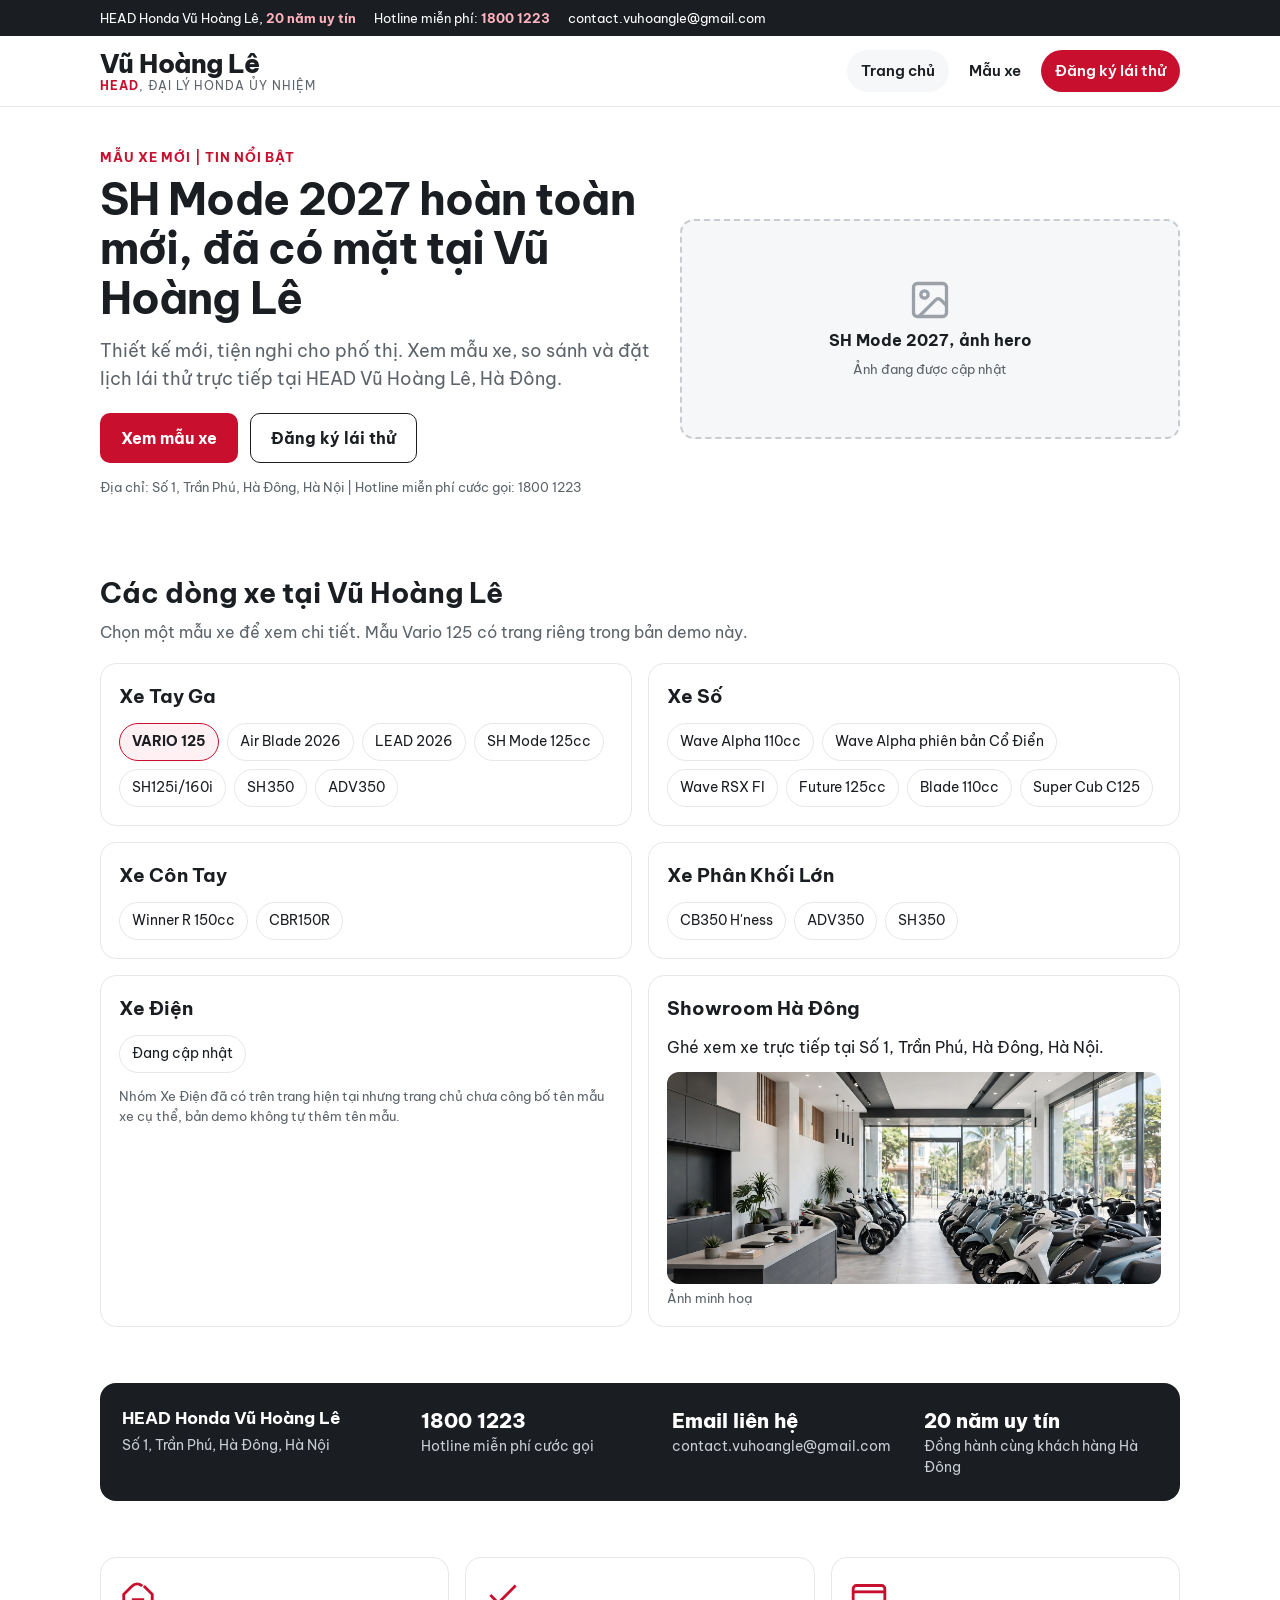
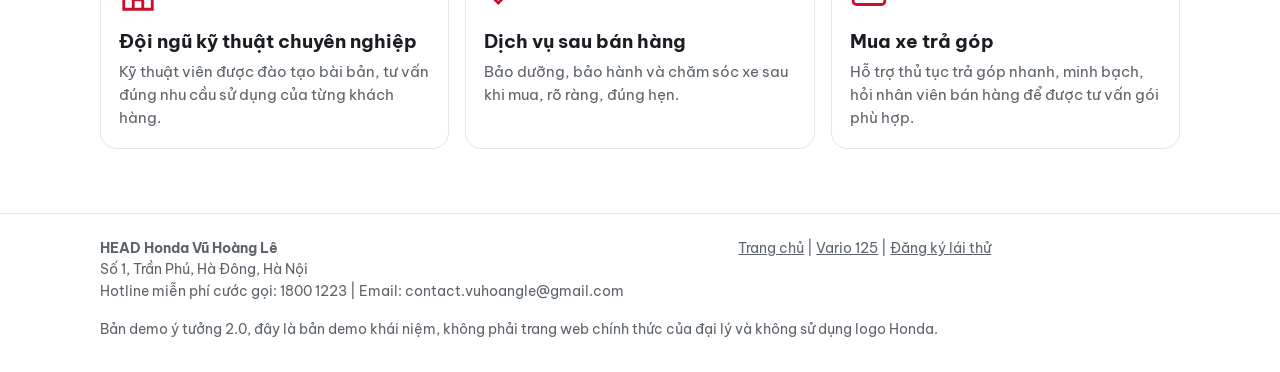
==== index.html @ e48a5981 "Copy fixes: no internal notes, image captions, punctuation" ====
<!DOCTYPE html>
<html lang="vi">
<head>
<meta charset="utf-8">
<meta name="viewport" content="width=device-width, initial-scale=1">
<title>Vũ Hoàng Lê 2.0, HEAD Honda Vũ Hoàng Lê | Bản demo ý tưởng</title>
<meta name="description" content="Bản demo ý tưởng 2.0 cho HEAD Honda Vũ Hoàng Lê, trang chủ, mẫu xe Vario 125 và đăng ký lái thử.">
<link rel="preconnect" href="https://fonts.googleapis.com">
<link href="https://fonts.googleapis.com/css2?family=Be+Vietnam+Pro:wght@400;500;700;800&display=swap" rel="stylesheet">
<style>
:root{--red:#c8102e;--red-dark:#9c0c24;--ink:#1a1d21;--muted:#5c636a;--line:#e5e7eb;--bg:#ffffff;--soft:#f6f7f8;--mint:#eef6f1}
*{box-sizing:border-box}
html{scroll-behavior:smooth}
body{margin:0;font-family:"Be Vietnam Pro",system-ui,-apple-system,"Segoe UI",Roboto,Arial,sans-serif;color:var(--ink);background:var(--bg);line-height:1.55}
a{color:inherit}
.wrap{max-width:1120px;margin:0 auto;padding:0 20px}
img,svg{max-width:100%}
button{font:inherit;cursor:pointer}
/* Header */
.topbar{background:var(--ink);color:#fff;font-size:13px}
.topbar .wrap{display:flex;gap:18px;flex-wrap:wrap;padding-top:8px;padding-bottom:8px}
.topbar a{color:#fff;text-decoration:none}
.topbar strong{color:#ffb3bf}
header.site{border-bottom:1px solid var(--line);position:sticky;top:0;background:#fff;z-index:20}
.nav{display:flex;align-items:center;gap:28px;padding:14px 20px}
.brand{line-height:1.1;text-decoration:none}
.brand .name{font-size:26px;font-weight:800;letter-spacing:-.02em}
.brand .sub{font-size:12px;letter-spacing:.08em;text-transform:uppercase;color:var(--muted)}
.brand .sub b{color:var(--red)}
.navlinks{margin-left:auto;display:flex;gap:6px;flex-wrap:wrap}
.navlinks a{padding:9px 14px;border-radius:999px;text-decoration:none;font-weight:600;font-size:15px}
.navlinks a.active,.navlinks a:hover{background:var(--soft)}
.navlinks a.cta{background:var(--red);color:#fff}
.navlinks a.cta:hover{background:var(--red-dark)}
/* Views */
.view{display:none}
.view.active{display:block}
.hero{display:grid;grid-template-columns:1.05fr .95fr;gap:28px;padding:40px 0 32px;align-items:center}
.hero h1{font-size:44px;line-height:1.12;margin:8px 0 14px;letter-spacing:-.02em}
.eyebrow{color:var(--red);font-weight:700;letter-spacing:.06em;text-transform:uppercase;font-size:13px}
.lead{color:var(--muted);font-size:18px;margin:0 0 20px}
.btn{display:inline-block;padding:12px 20px;border-radius:10px;font-weight:700;text-decoration:none;border:1px solid transparent}
.btn-red{background:var(--red);color:#fff}
.btn-red:hover{background:var(--red-dark)}
.btn-ghost{border-color:var(--ink);color:var(--ink)}
.btnrow{display:flex;gap:12px;flex-wrap:wrap}
/* Placeholders */
.ph{border:2px dashed #c8ccd1;border-radius:14px;background:var(--soft);min-height:220px;display:flex;flex-direction:column;align-items:center;justify-content:center;gap:6px;text-align:center;padding:18px;color:var(--muted)}
.ph b{color:var(--ink)}
.ph small{font-size:13px}
.ph .ph-icon{width:44px;height:44px;color:#9aa1a8}
/* Sections */
.section{padding:28px 0}
.section h2{font-size:28px;margin:0 0 6px}
.section .sub{color:var(--muted);margin:0 0 18px}
.groups{display:grid;grid-template-columns:1fr 1fr;gap:16px}
.group{border:1px solid var(--line);border-radius:16px;padding:18px}
.group h3{margin:0 0 12px;font-size:19px}
.models{display:flex;flex-wrap:wrap;gap:8px}
.models a,.models span.tag{display:inline-block;border:1px solid var(--line);border-radius:999px;padding:7px 12px;font-size:14px;text-decoration:none;background:#fff}
.models a:hover{border-color:var(--red);color:var(--red)}
.models a.featured{border-color:var(--red);background:#fff1f3;font-weight:700}
.note{font-size:13px;color:var(--muted)}
.strip{background:var(--ink);color:#fff;border-radius:16px;padding:22px;display:grid;grid-template-columns:1.2fr 1fr 1fr 1fr;gap:18px}
.strip h3{margin:0 0 4px;font-size:17px}
.strip p{margin:0;color:#c9ced4;font-size:14px}
.strip .big{font-size:20px;font-weight:800;color:#fff}
.strip .big a{color:#fff;text-decoration:none}
.trust{display:grid;grid-template-columns:repeat(3,1fr);gap:16px}
.card{border:1px solid var(--line);border-radius:16px;padding:18px}
.card h3{margin:6px 0 4px}
.card p{margin:0;color:var(--muted);font-size:15px}
.card .ic{width:38px;height:38px;color:var(--red)}
footer{border-top:1px solid var(--line);margin-top:36px;padding:24px 0 32px;color:var(--muted);font-size:14px}
footer .cols{display:grid;grid-template-columns:1.4fr 1fr;gap:20px}
/* Model page */
.benefit{font-size:42px;line-height:1.15;margin:10px 0 4px;letter-spacing:-.02em}
.modelhead{display:grid;grid-template-columns:1fr 1fr;gap:28px;padding:32px 0 8px;align-items:start}
.modelhead h1{font-size:30px;margin:0}
.modelhead .meta{color:var(--muted)}
.swatch-panel{border:1px solid var(--line);border-radius:16px;padding:18px}
.swatch{height:260px;border-radius:12px;margin-bottom:14px;border:1px solid var(--line)}
.swatch-name{font-size:20px;font-weight:800}
.swatch-version{color:var(--muted)}
.price{font-size:18px;font-weight:800;margin-top:8px}
.price span{color:var(--red)}
.picker{margin:18px 0}
.picker h3{margin:0 0 10px}
.ver{margin:0 0 14px}
.ver h4{margin:0 0 8px;font-size:15px;color:var(--muted)}
.ver .btns{display:flex;gap:8px;flex-wrap:wrap}
.colour-btn{border:1.5px solid var(--line);background:#fff;border-radius:999px;padding:9px 14px;font-weight:600}
.colour-btn.selected{border-color:var(--red);background:#fff1f3;color:var(--red)}
.colour-btn .dot{display:inline-block;width:12px;height:12px;border-radius:50%;margin-right:7px;vertical-align:-1px;border:1px solid rgba(0,0,0,.2)}
.spec-table{width:100%;border-collapse:collapse;margin:14px 0}
.spec-table th,.spec-table td{border-bottom:1px solid var(--line);padding:10px 12px;text-align:left;vertical-align:top}
.spec-table th{width:42%;font-weight:600;background:var(--soft)}
.compare{border:1px solid var(--line);border-radius:16px;padding:18px;margin-top:16px}
.compare table{width:100%;border-collapse:collapse}
.compare th,.compare td{border-bottom:1px solid var(--line);padding:9px 10px;text-align:left}
.toast{position:fixed;left:50%;bottom:22px;transform:translateX(-50%);background:var(--ink);color:#fff;padding:13px 18px;border-radius:12px;box-shadow:0 8px 30px rgba(0,0,0,.25);display:none;z-index:50;max-width:92vw;text-align:center}
/* Contact */
.contact-grid{display:grid;grid-template-columns:1fr 1.15fr;gap:28px;padding:32px 0}
form .field{margin-bottom:14px}
form label{display:block;font-weight:600;margin-bottom:6px}
form input,form select,form textarea{width:100%;padding:11px 12px;border:1.5px solid #c9ced4;border-radius:10px;font:inherit}
form input:focus,form select:focus,form textarea:focus{outline:2px solid var(--red);outline-offset:1px;border-color:var(--red)}
.err{color:var(--red);font-size:14px;margin:4px 0 0;display:none}
.err.show{display:block}
.consent{border:1.5px solid var(--line);border-radius:12px;padding:14px;display:flex;gap:10px;align-items:flex-start}
.consent input{width:20px;height:20px;margin-top:2px;flex:none}
.success{border:1.5px solid #2e7d4f;background:var(--mint);border-radius:12px;padding:16px;display:none}
.success.show{display:block}
.log{border:1px solid var(--line);border-radius:16px;padding:18px}
.log table{width:100%;border-collapse:collapse;font-size:14px}
.log th,.log td{border-bottom:1px solid var(--line);padding:9px 8px;text-align:left;vertical-align:top}
.log .empty{color:var(--muted)}
@media (max-width:700px){
  .topbar .wrap{gap:8px}
  .nav{flex-wrap:wrap;gap:10px;padding:12px 16px}
  .navlinks{margin-left:0}
  .brand .name{font-size:22px}
  .hero{grid-template-columns:1fr;padding:24px 0}
  .hero h1{font-size:32px}
  .groups,.trust,.modelhead,.contact-grid{grid-template-columns:1fr}
  .strip{grid-template-columns:1fr}
  .benefit{font-size:30px}
  .spec-table th{width:46%}
  footer .cols{grid-template-columns:1fr}
  .log{overflow-x:auto}
  .log table{min-width:520px}
}
</style>
</head>
<body>
<div class="topbar"><div class="wrap">
  <span>HEAD Honda Vũ Hoàng Lê, <strong>20 năm uy tín</strong></span>
  <span>Hotline miễn phí: <a href="tel:18001223"><strong>1800 1223</strong></a></span>
  <span><a href="mailto:contact.vuhoangle@gmail.com">contact.vuhoangle@gmail.com</a></span>
</div></div>

<header class="site"><div class="wrap nav">
  <a class="brand" href="#home" data-nav="home" aria-label="Trang chủ Vũ Hoàng Lê">
    <div class="name">Vũ Hoàng Lê</div>
    <div class="sub"><b>HEAD</b>, Đại lý Honda ủy nhiệm</div>
  </a>
  <nav class="navlinks" aria-label="Điều hướng chính">
    <a href="#home" data-nav="home">Trang chủ</a>
    <a href="#vario" data-nav="vario">Mẫu xe</a>
    <a href="#contact" data-nav="contact" class="cta">Đăng ký lái thử</a>
  </nav>
</div></header>

<main class="wrap">

<!-- ================= HOME ================= -->
<section id="view-home" class="view active" aria-label="Trang chủ">
  <div class="hero">
    <div>
      <div class="eyebrow">Mẫu xe mới | Tin nổi bật</div>
      <h1>SH Mode 2027 hoàn toàn mới, đã có mặt tại Vũ Hoàng Lê</h1>
      <p class="lead">Thiết kế mới, tiện nghi cho phố thị. Xem mẫu xe, so sánh và đặt lịch lái thử trực tiếp tại HEAD Vũ Hoàng Lê, Hà Đông.</p>
      <div class="btnrow">
        <a class="btn btn-red" href="#vario" data-nav="vario">Xem mẫu xe</a>
        <a class="btn btn-ghost" href="#contact" data-nav="contact">Đăng ký lái thử</a>
      </div>
      <p class="note" style="margin-top:14px">Địa chỉ: Số 1, Trần Phú, Hà Đông, Hà Nội | Hotline miễn phí cước gọi: 1800 1223</p>
    </div>
    <div class="ph" role="img" aria-label="Hình ảnh minh họa SH Mode 2027">
      <svg class="ph-icon" viewBox="0 0 24 24" fill="none" stroke="currentColor" stroke-width="1.8" aria-hidden="true"><rect x="3" y="3" width="18" height="18" rx="2"/><circle cx="9" cy="9" r="2"/><path d="m21 15-3.1-3.1a2 2 0 0 0-2.8 0L6 21"/></svg>
      <b>SH Mode 2027, ảnh hero</b>
      <small>Ảnh đang được cập nhật</small>
    </div>
  </div>

  <section class="section" aria-label="Các dòng xe">
    <h2>Các dòng xe tại Vũ Hoàng Lê</h2>
    <p class="sub">Chọn một mẫu xe để xem chi tiết. Mẫu Vario 125 có trang riêng trong bản demo này.</p>
    <div class="groups">
      <div class="group"><h3>Xe Tay Ga</h3><div class="models">
        <a class="featured" href="#vario" data-nav="vario">VARIO 125</a><span class="tag">Air Blade 2026</span><span class="tag">LEAD 2026</span><span class="tag">SH Mode 125cc</span><span class="tag">SH125i/160i</span><span class="tag">SH350</span><span class="tag">ADV350</span>
      </div></div>
      <div class="group"><h3>Xe Số</h3><div class="models">
        <span class="tag">Wave Alpha 110cc</span><span class="tag">Wave Alpha phiên bản Cổ Điển</span><span class="tag">Wave RSX FI</span><span class="tag">Future 125cc</span><span class="tag">Blade 110cc</span><span class="tag">Super Cub C125</span>
      </div></div>
      <div class="group"><h3>Xe Côn Tay</h3><div class="models">
        <span class="tag">Winner R 150cc</span><span class="tag">CBR150R</span>
      </div></div>
      <div class="group"><h3>Xe Phân Khối Lớn</h3><div class="models">
        <span class="tag">CB350 H'ness</span><span class="tag">ADV350</span><span class="tag">SH350</span>
      </div></div>
      <div class="group"><h3>Xe Điện</h3><div class="models"><span class="tag">Đang cập nhật</span></div>
        <p class="note">Nhóm Xe Điện đã có trên trang hiện tại nhưng trang chủ chưa công bố tên mẫu xe cụ thể, bản demo không tự thêm tên mẫu.</p>
      </div>
      <div class="group"><h3>Showroom Hà Đông</h3>
        <p style="margin:0 0 12px">Ghé xem xe trực tiếp tại Số 1, Trần Phú, Hà Đông, Hà Nội.</p>
        <img src="img/showroom-vu-hoang-le.webp" alt="Showroom xe máy (ảnh minh hoạ)" loading="lazy" style="display:block;width:100%;aspect-ratio:21/9;object-fit:cover;border-radius:12px"><small class="note" style="display:block;margin-top:4px">Ảnh minh hoạ</small>
      </div>
    </div>
  </section>

  <section class="section" aria-label="Thông tin đại lý">
    <div class="strip">
      <div><h3>HEAD Honda Vũ Hoàng Lê</h3><p>Số 1, Trần Phú, Hà Đông, Hà Nội</p></div>
      <div><div class="big"><a href="tel:18001223">1800 1223</a></div><p>Hotline miễn phí cước gọi</p></div>
      <div><div class="big"><a href="mailto:contact.vuhoangle@gmail.com">Email liên hệ</a></div><p>contact.vuhoangle@gmail.com</p></div>
      <div><div class="big">20 năm uy tín</div><p>Đồng hành cùng khách hàng Hà Đông</p></div>
    </div>
  </section>

  <section class="section" aria-label="Dịch vụ">
    <div class="trust">
      <div class="card"><svg class="ic" viewBox="0 0 24 24" fill="none" stroke="currentColor" stroke-width="1.8" aria-hidden="true"><path d="M14.7 6.3a4.5 4.5 0 0 0-6.4 0L3 11.6V21h18v-9.4l-5.3-5.3"/><path d="M9 21v-6h6v6"/></svg><h3>Đội ngũ kỹ thuật chuyên nghiệp</h3><p>Kỹ thuật viên được đào tạo bài bản, tư vấn đúng nhu cầu sử dụng của từng khách hàng.</p></div>
      <div class="card"><svg class="ic" viewBox="0 0 24 24" fill="none" stroke="currentColor" stroke-width="1.8" aria-hidden="true"><path d="M20 6 9 17l-5-5"/></svg><h3>Dịch vụ sau bán hàng</h3><p>Bảo dưỡng, bảo hành và chăm sóc xe sau khi mua, rõ ràng, đúng hẹn.</p></div>
      <div class="card"><svg class="ic" viewBox="0 0 24 24" fill="none" stroke="currentColor" stroke-width="1.8" aria-hidden="true"><rect x="2" y="6" width="20" height="12" rx="2"/><path d="M2 10h20"/></svg><h3>Mua xe trả góp</h3><p>Hỗ trợ thủ tục trả góp nhanh, minh bạch, hỏi nhân viên bán hàng để được tư vấn gói phù hợp.</p></div>
    </div>
  </section>
</section>

<!-- ================= MODEL: VARIO 125 ================= -->
<section id="view-vario" class="view" aria-label="Mẫu xe Vario 125">
  <p class="eyebrow" style="margin-top:28px">Xe Tay Ga | VARIO 125</p>
  <h2 class="benefit">Thể thao, tiết kiệm, sẵn sàng mỗi ngày</h2>
  <div class="modelhead">
    <div>
      <h1>VARIO 125</h1>
      <p class="meta">Diện mạo thể thao với đường nét góc cạnh. Động cơ 125cc eSP làm mát bằng chất lỏng, mặt đồng hồ LCD toàn phần, một chiếc xe tay ga gọn nhẹ cho phố thị.</p>
      <div class="btnrow" style="margin-top:16px">
        <button class="btn btn-red" id="brochureBtn" type="button">Tải brochure</button>
        <a class="btn btn-ghost" href="#specs" id="specsBtn">Thông số</a>
        <button class="btn btn-ghost" id="compareBtn" type="button" aria-expanded="false">So sánh</button>
      </div>
      <p class="note" style="margin-top:12px">Brochure trong bản demo là tài liệu mẫu, bấm để tải bản văn bản và xem thông báo xác nhận.</p>
    </div>
    <div class="swatch-panel">
      <div class="swatch" id="swatch" style="background:#f5f6f8 url(img/vario-125-dac-biet-xanh-den.png) center/contain no-repeat" aria-label="Màu xe đang chọn"></div>
      <div class="swatch-version" id="swatchVersion">Phiên bản Đặc Biệt</div>
      <div class="swatch-name" id="swatchName">Xanh Đen</div>
      <div class="price">Giá bán lẻ đề xuất: <span>Liên hệ</span></div>
      <p class="note" style="margin:6px 0 0">Trang sản phẩm của đại lý công bố giá của mọi màu là “Liên hệ”, bản demo giữ đúng như vậy, không tự thêm giá. Liên hệ <a href="tel:18001223"><strong>1800 1223</strong></a> để được báo giá.</p>
      <p class="note" style="margin-top:8px"><span id="swatchFile">Ảnh xe: trang sản phẩm của đại lý.</span></p>
    </div>
  </div>

  <div class="picker" aria-label="Chọn màu xe">
    <h3>Chọn màu xe</h3>
    <div class="ver"><h4>Phiên bản Đặc Biệt</h4><div class="btns">
      <button class="colour-btn selected" type="button" data-version="Phiên bản Đặc Biệt" data-colour="Xanh Đen" data-bg="#f5f6f8 url(img/vario-125-dac-biet-xanh-den.png) center/contain no-repeat" data-file="Ảnh xe: trang sản phẩm của đại lý."><span class="dot" style="background:#1aa3d9"></span>Xanh Đen</button>
      <button class="colour-btn" type="button" data-version="Phiên bản Đặc Biệt" data-colour="Đen" data-bg="#f5f6f8 url(img/vario-125-dac-biet-den.png) center/contain no-repeat" data-file="Ảnh xe: trang sản phẩm của đại lý."><span class="dot" style="background:#111"></span>Đen</button>
      <button class="colour-btn" type="button" data-version="Phiên bản Đặc Biệt" data-colour="Đỏ Đen" data-bg="#f5f6f8 url(img/vario-125-dac-biet-do-den.png) center/contain no-repeat" data-file="Ảnh xe: trang sản phẩm của đại lý."><span class="dot" style="background:#5a1216"></span>Đỏ Đen</button>
    </div></div>
    <div class="ver"><h4>Phiên bản Thể Thao</h4><div class="btns">
      <button class="colour-btn" type="button" data-version="Phiên bản Thể Thao" data-colour="Xanh Đen" data-bg="linear-gradient(135deg,#12263a 0%,#12263a 55%,#05090f 100%)" data-file="Bản Thể Thao chưa có ảnh riêng, đang chờ ảnh thật."><span class="dot" style="background:#12263a"></span>Xanh Đen</button>
    </div></div>
  </div>

  <h2 id="specs" style="scroll-margin-top:90px">Thông số kỹ thuật</h2>
  <table class="spec-table">
    <tr><th>Khối lượng bản thân</th><td>111 kg</td></tr>
    <tr><th>Dài x Rộng x Cao</th><td>1919 x 687 x 1075 mm</td></tr>
    <tr><th>Khoảng trục bánh xe</th><td>1280 mm</td></tr>
    <tr><th>Độ cao yên</th><td>769 mm</td></tr>
    <tr><th>Khoảng sáng gầm xe</th><td>131 mm</td></tr>
    <tr><th>Dung tích bình xăng</th><td>5,5 lít</td></tr>
    <tr><th>Kích cỡ lốp trước/sau</th><td>Trước 90/80 - 14M/C 43P, Sau 100/80 - 14M/C 48P</td></tr>
    <tr><th>Phuộc trước</th><td>Ống lồng, giảm chấn thủy lực</td></tr>
    <tr><th>Phuộc sau</th><td>Lò xo trụ đơn, giảm chấn thủy lực</td></tr>
    <tr><th>Loại động cơ</th><td>4 kỳ, 1 xi lanh, làm mát bằng chất lỏng</td></tr>
    <tr><th>Dung tích xy-lanh</th><td>125 cm3</td></tr>
    <tr><th>Mô-men cực đại</th><td>11,9 Nm / 5000 vòng/phút</td></tr>
    <tr><th>Đường kính x Hành trình pít tông</th><td>52,400 x 57,907 mm</td></tr>
    <tr><th>Tỷ số nén</th><td>11,0 : 1</td></tr>
    <tr><th>Dung tích nhớt máy</th><td>Xả 0,8 lít</td></tr>
    <tr><th>Mức tiêu thụ nhiên liệu</th><td>2,11 lít/100km</td></tr>
    <tr><th>Loại truyền động</th><td>Vô cấp, điều khiển tự động</td></tr>
    <tr><th>Hệ thống khởi động</th><td>Điện</td></tr>
  </table>
  <p class="note">Ghi chú: hàng “Công suất tối đa” được lược bỏ vì ô giá trị trên bảng thông số của trang nguồn bị lỗi (lặp lại loại động cơ thay vì con số công suất).</p>

  <div class="compare" id="compareBox" hidden>
    <h3 style="margin-top:0">So sánh nhanh, bản demo</h3>
    <p class="note">Chỉ các giá trị đã xác minh của Vario 125 được điền; các mẫu còn lại để “, ” thay vì tự thêm thông số.</p>
    <table>
      <tr><th>Mẫu xe</th><th>Khối lượng bản thân</th><th>Mức tiêu thụ nhiên liệu</th><th>Dung tích bình xăng</th></tr>
      <tr><td><strong>VARIO 125</strong></td><td>111 kg</td><td>2,11 lít/100km</td><td>5,5 lít</td></tr>
      <tr><td>Air Blade 2026</td><td>, </td><td>, </td><td>, </td></tr>
      <tr><td>LEAD 2026</td><td>, </td><td>, </td><td>, </td></tr>
    </table>
  </div>
</section>

<!-- ================= CONTACT ================= -->
<section id="view-contact" class="view" aria-label="Liên hệ và đăng ký lái thử">
  <div class="contact-grid">
    <div>
      <h2 style="margin-top:28px">Liên hệ &amp; đăng ký lái thử</h2>
      <p class="lead" style="font-size:16px">Để lại thông tin, HEAD Vũ Hoàng Lê sẽ liên hệ xác nhận lịch lái thử.</p>
      <div class="card" style="margin-bottom:16px">
        <h3 style="margin-top:0">HEAD Honda Vũ Hoàng Lê</h3>
        <p style="margin:0 0 6px">Số 1, Trần Phú, Hà Đông, Hà Nội</p>
        <p style="margin:0 0 6px">Hotline miễn phí cước gọi: <a href="tel:18001223"><strong>1800 1223</strong></a></p>
        <p style="margin:0">Email: <a href="mailto:contact.vuhoangle@gmail.com">contact.vuhoangle@gmail.com</a></p>
      </div>
      <img src="img/test-ride-handover.webp" alt="Bàn giao xe lái thử (ảnh minh hoạ)" loading="lazy" style="display:block;width:100%;aspect-ratio:3/2;object-fit:cover;border-radius:12px"><small class="note" style="display:block;margin-top:4px">Ảnh minh hoạ</small>
      <img src="img/service-bay.webp" alt="Xưởng dịch vụ (ảnh minh hoạ)" loading="lazy" style="display:block;width:100%;aspect-ratio:3/2;object-fit:cover;border-radius:12px;margin-top:16px"><small class="note" style="display:block;margin-top:4px">Ảnh minh hoạ</small>
    </div>

    <div>
      <form id="rideForm" novalidate>
        <div class="field"><label for="fName">Họ tên *</label><input id="fName" name="name" type="text" autocomplete="name" required><p class="err" id="errName">Vui lòng nhập họ tên.</p></div>
        <div class="field"><label for="fPhone">Số điện thoại *</label><input id="fPhone" name="phone" type="tel" inputmode="numeric" autocomplete="tel" placeholder="Ví dụ: 0912345678" required><p class="err" id="errPhone">Vui lòng nhập số điện thoại Việt Nam hợp lệ, dạng 0xxxxxxxxx (10 chữ số, bắt đầu bằng 0).</p></div>
        <div class="field"><label for="fModel">Mẫu xe quan tâm</label><select id="fModel" name="model">
          <option>VARIO 125</option><option>Air Blade 2026</option><option>LEAD 2026</option><option>SH Mode 125cc</option><option>SH125i/160i</option><option>SH350</option><option>ADV350</option>
          <option>Wave Alpha 110cc</option><option>Wave Alpha phiên bản Cổ Điển</option><option>Wave RSX FI</option><option>Future 125cc</option><option>Blade 110cc</option><option>Super Cub C125</option>
          <option>Winner R 150cc</option><option>CBR150R</option><option>CB350 H'ness</option>
        </select></div>
        <div class="field"><label for="fDate">Ngày mong muốn lái thử</label><input id="fDate" name="date" type="date"></div>
        <div class="field"><label for="fNote">Ghi chú</label><textarea id="fNote" name="note" rows="3" placeholder="Ví dụ: muốn lái thử buổi sáng, cần tư vấn trả góp…"></textarea></div>

        <div class="consent">
          <input id="consent" name="consent" type="checkbox">
          <label for="consent" style="font-weight:500">Tôi đồng ý cho HEAD Vũ Hoàng Lê thu thập và sử dụng dữ liệu cá nhân để liên hệ tư vấn và đặt lịch lái thử.</label>
        </div>
        <p class="note" style="margin:8px 0 0">Phiên bản thông báo: PDP-2026.1</p>
        <p class="err" id="errConsent">Vui lòng tích vào ô đồng ý trước khi gửi đăng ký.</p>

        <div class="btnrow" style="margin-top:16px"><button class="btn btn-red" type="submit">Gửi đăng ký lái thử</button></div>
        <p class="note" style="margin-top:10px">Bản demo này không gửi dữ liệu đi đâu cả, nhật ký đồng ý chỉ được lưu trong trang này (bộ nhớ tạm, không gửi đi).</p>
        <div class="success" id="successBox" role="status"></div>
      </form>

      <div class="log" style="margin-top:20px">
        <h3 style="margin-top:0">Nhật ký đồng ý (consent log)</h3>
        <p class="empty" id="logEmpty">Chưa có lượt đồng ý nào. Khi bạn gửi đăng ký kèm ô đồng ý đã tích, một dòng sẽ được ghi tại đây với thời gian, mục đích, phiên bản thông báo và trạng thái, và chỉ ở trong trang này.</p>
        <table id="logTable" hidden>
          <thead><tr><th>Thời gian</th><th>Mục đích</th><th>Phiên bản thông báo</th><th>Trạng thái</th></tr></thead>
          <tbody id="logBody"></tbody>
        </table>
      </div>
    </div>
  </div>
</section>

</main>

<footer><div class="wrap">
  <div class="cols">
    <div><strong>HEAD Honda Vũ Hoàng Lê</strong><br>Số 1, Trần Phú, Hà Đông, Hà Nội<br>Hotline miễn phí cước gọi: 1800 1223 | Email: contact.vuhoangle@gmail.com</div>
    <div><a href="#home" data-nav="home">Trang chủ</a> | <a href="#vario" data-nav="vario">Vario 125</a> | <a href="#contact" data-nav="contact">Đăng ký lái thử</a></div>
  </div>
  <p style="margin:16px 0 0">Bản demo ý tưởng 2.0, đây là bản demo khái niệm, không phải trang web chính thức của đại lý và không sử dụng logo Honda.</p>
</div></footer>

<div class="toast" id="toast" role="status"></div>

<script>
(function () {
  'use strict';
  function showToast(msg) {
    var t = document.getElementById('toast');
    t.textContent = msg;
    t.style.display = 'block';
    window.setTimeout(function () { t.style.display = 'none'; }, 4200);
  }
  // --- Hash / tab navigation ---
  var views = { home: 'view-home', vario: 'view-vario', contact: 'view-contact' };
  function showView(name) {
    if (!views[name]) name = 'home';
    Object.keys(views).forEach(function (k) {
      document.getElementById(views[k]).classList.toggle('active', k === name);
    });
    document.querySelectorAll('[data-nav]').forEach(function (a) {
      a.classList.toggle('active', a.getAttribute('data-nav') === name);
    });
    window.scrollTo(0, 0);
  }
  function route() {
    var h = (window.location.hash || '#home').replace('#', '');
    showView(h);
  }
  window.addEventListener('hashchange', route);
  route();
  // --- Colour picker (Vario 125) ---
  var buttons = document.querySelectorAll('.colour-btn');
  buttons.forEach(function (btn) {
    btn.addEventListener('click', function () {
      buttons.forEach(function (b) { b.classList.remove('selected'); });
      btn.classList.add('selected');
      document.getElementById('swatch').style.background = btn.getAttribute('data-bg');
      document.getElementById('swatchVersion').textContent = btn.getAttribute('data-version');
      document.getElementById('swatchName').textContent = btn.getAttribute('data-colour');
      document.getElementById('swatchFile').textContent = btn.getAttribute('data-file');
    });
  });
  // --- Brochure (demo): toast + a real text download ---
  var brochureBtn = document.getElementById('brochureBtn');
  if (brochureBtn) {
    brochureBtn.addEventListener('click', function () {
      var text = 'BROCHURE DEMO — VARIO 125 (HEAD Honda Vũ Hoàng Lê)\n'
        + 'Thể thao, tiết kiệm, sẵn sàng mỗi ngày.\n'
        + 'Động cơ 125cc eSP làm mát bằng chất lỏng; mặt đồng hồ LCD toàn phần.\n'
        + 'Màu: Đặc Biệt — Xanh Đen / Đen / Đỏ Đen; Thể Thao — Xanh Đen.\n'
        + 'Giá bán lẻ đề xuất: Liên hệ (hotline miễn phí 1800 1223).\n'
        + 'Đây là brochure mẫu trong bản demo — chưa phải tài liệu chính thức.\n';
      var blob = new Blob([text], { type: 'text/plain;charset=utf-8' });
      var a = document.createElement('a');
      a.href = URL.createObjectURL(blob);
      a.download = 'brochure-vario-125-demo.txt';
      document.body.appendChild(a);
      a.click();
      a.remove();
      showToast('Đã tải brochure mẫu (bản demo) — xem file brochure-vario-125-demo.txt.');
    });
  }
  // --- Compare strip toggle ---
  var compareBtn = document.getElementById('compareBtn');
  var compareBox = document.getElementById('compareBox');
  if (compareBtn) {
    compareBtn.addEventListener('click', function () {
      var open = compareBox.hasAttribute('hidden');
      if (open) { compareBox.removeAttribute('hidden'); compareBtn.setAttribute('aria-expanded', 'true'); }
      else { compareBox.setAttribute('hidden', ''); compareBtn.setAttribute('aria-expanded', 'false'); }
    });
  }
  // --- Test-ride form + consent log (in-page only, nothing is sent) ---
  var form = document.getElementById('rideForm');
  form.addEventListener('submit', function (e) {
    e.preventDefault();
    var name = document.getElementById('fName').value.trim();
    var phone = document.getElementById('fPhone').value.trim();
    var consent = document.getElementById('consent').checked;
    var ok = true;
    var nameErr = document.getElementById('errName');
    var phoneErr = document.getElementById('errPhone');
    var consentErr = document.getElementById('errConsent');
    if (!name) { nameErr.classList.add('show'); ok = false; } else { nameErr.classList.remove('show'); }
    if (!/^0[0-9]{9}$/.test(phone)) { phoneErr.classList.add('show'); ok = false; } else { phoneErr.classList.remove('show'); }
    if (!consent) { consentErr.classList.add('show'); ok = false; } else { consentErr.classList.remove('show'); }
    if (!ok) { showToast('Chưa gửi được — vui lòng kiểm tra các mục báo lỗi phía trên.'); return; }
    var model = document.getElementById('fModel').value;
    var date = document.getElementById('fDate').value || 'Chưa chọn ngày';
    var now = new Date().toLocaleString('vi-VN');
    var row = document.createElement('tr');
    var c1 = document.createElement('td'); c1.textContent = now;
    var c2 = document.createElement('td'); c2.textContent = 'Liên hệ tư vấn và đặt lịch lái thử';
    var c3 = document.createElement('td'); c3.textContent = 'PDP-2026.1';
    var c4 = document.createElement('td'); c4.textContent = 'Đã đồng ý';
    row.appendChild(c1); row.appendChild(c2); row.appendChild(c3); row.appendChild(c4);
    document.getElementById('logBody').appendChild(row);
    document.getElementById('logTable').removeAttribute('hidden');
    document.getElementById('logEmpty').style.display = 'none';
    var box = document.getElementById('successBox');
    box.innerHTML = '<strong>Đăng ký thành công (bản demo).</strong><br>Cảm ơn ' + name.replace(/</g, '&lt;') + ' — HEAD Vũ Hoàng Lê sẽ liên hệ số ' + phone.replace(/</g, '&lt;') + ' để xác nhận lịch lái thử mẫu ' + model + ' vào ' + date + '.<br><span class="note">Dữ liệu chỉ lưu trong trang này, không gửi đi.</span>';
    box.classList.add('show');
    showToast('Đăng ký thành công — dòng đồng ý đã được ghi vào nhật ký bên dưới.');
  });
})();
</script>
</body>
</html>
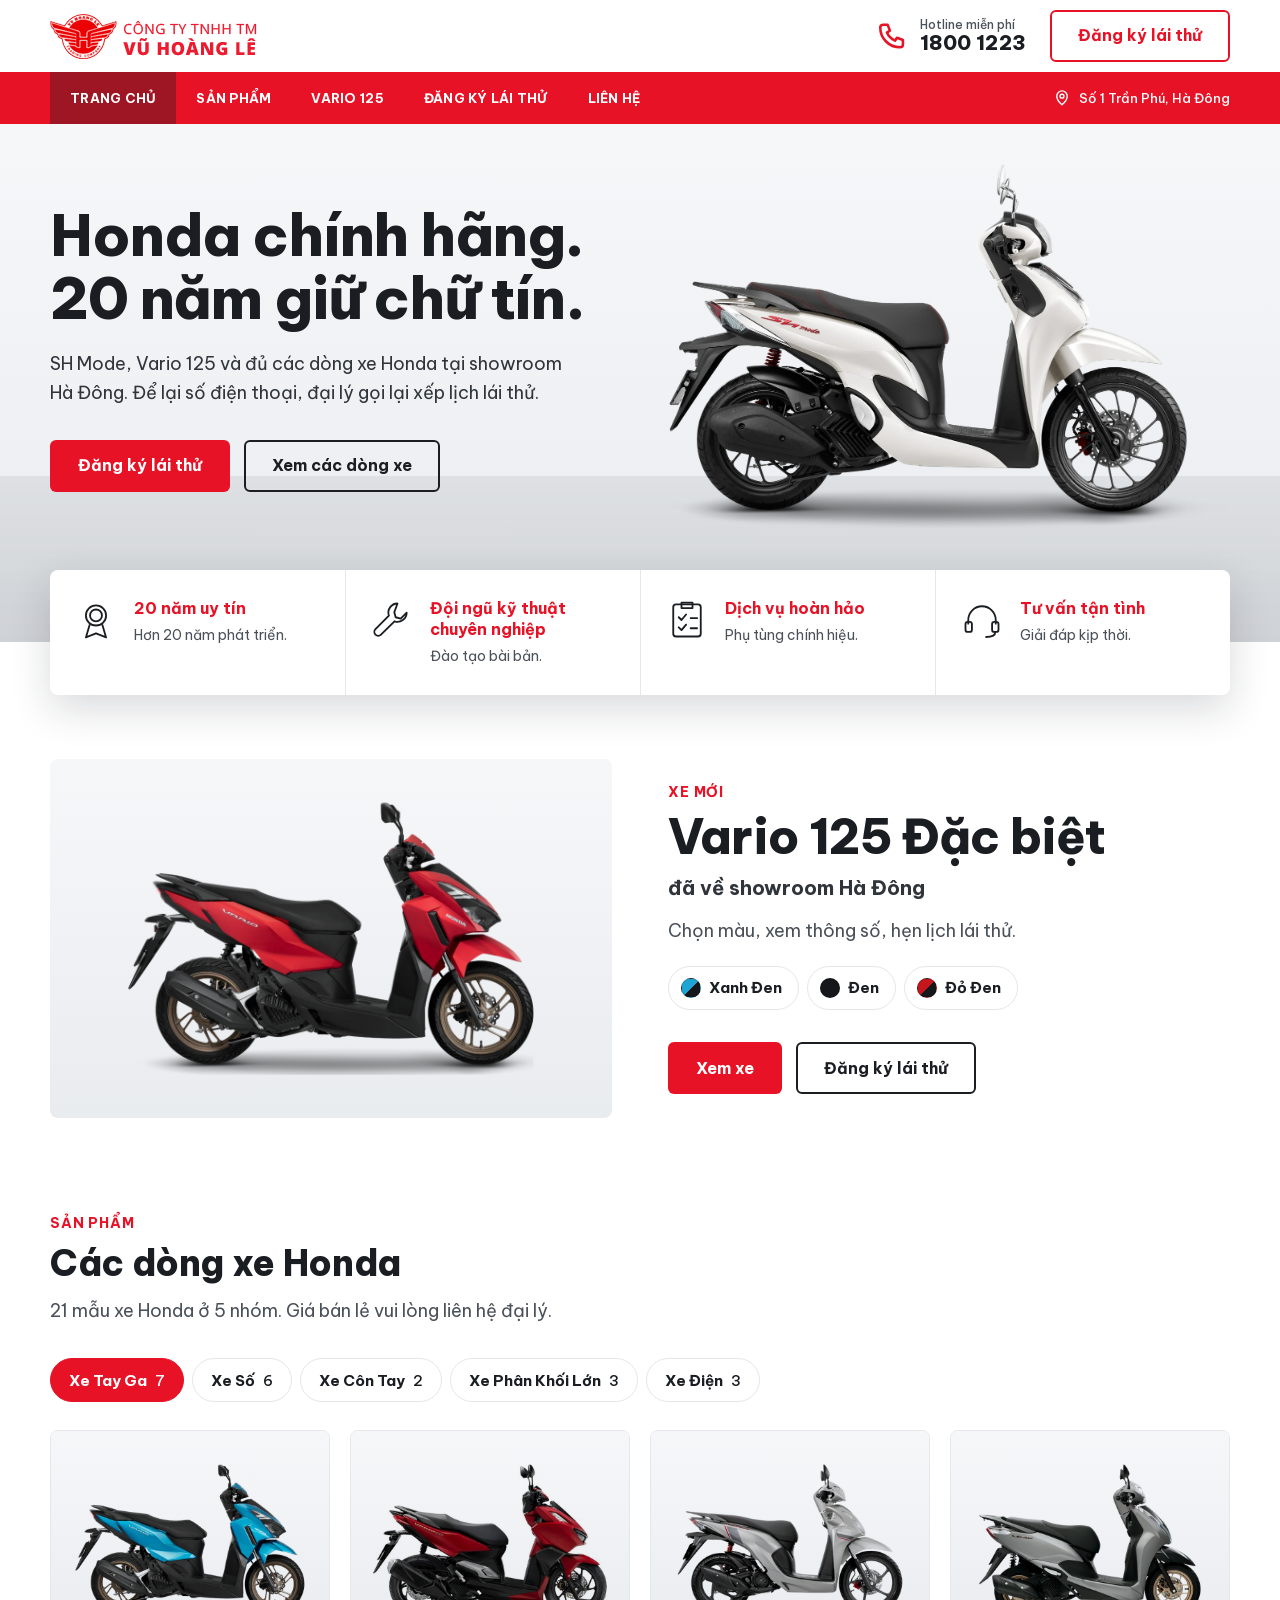
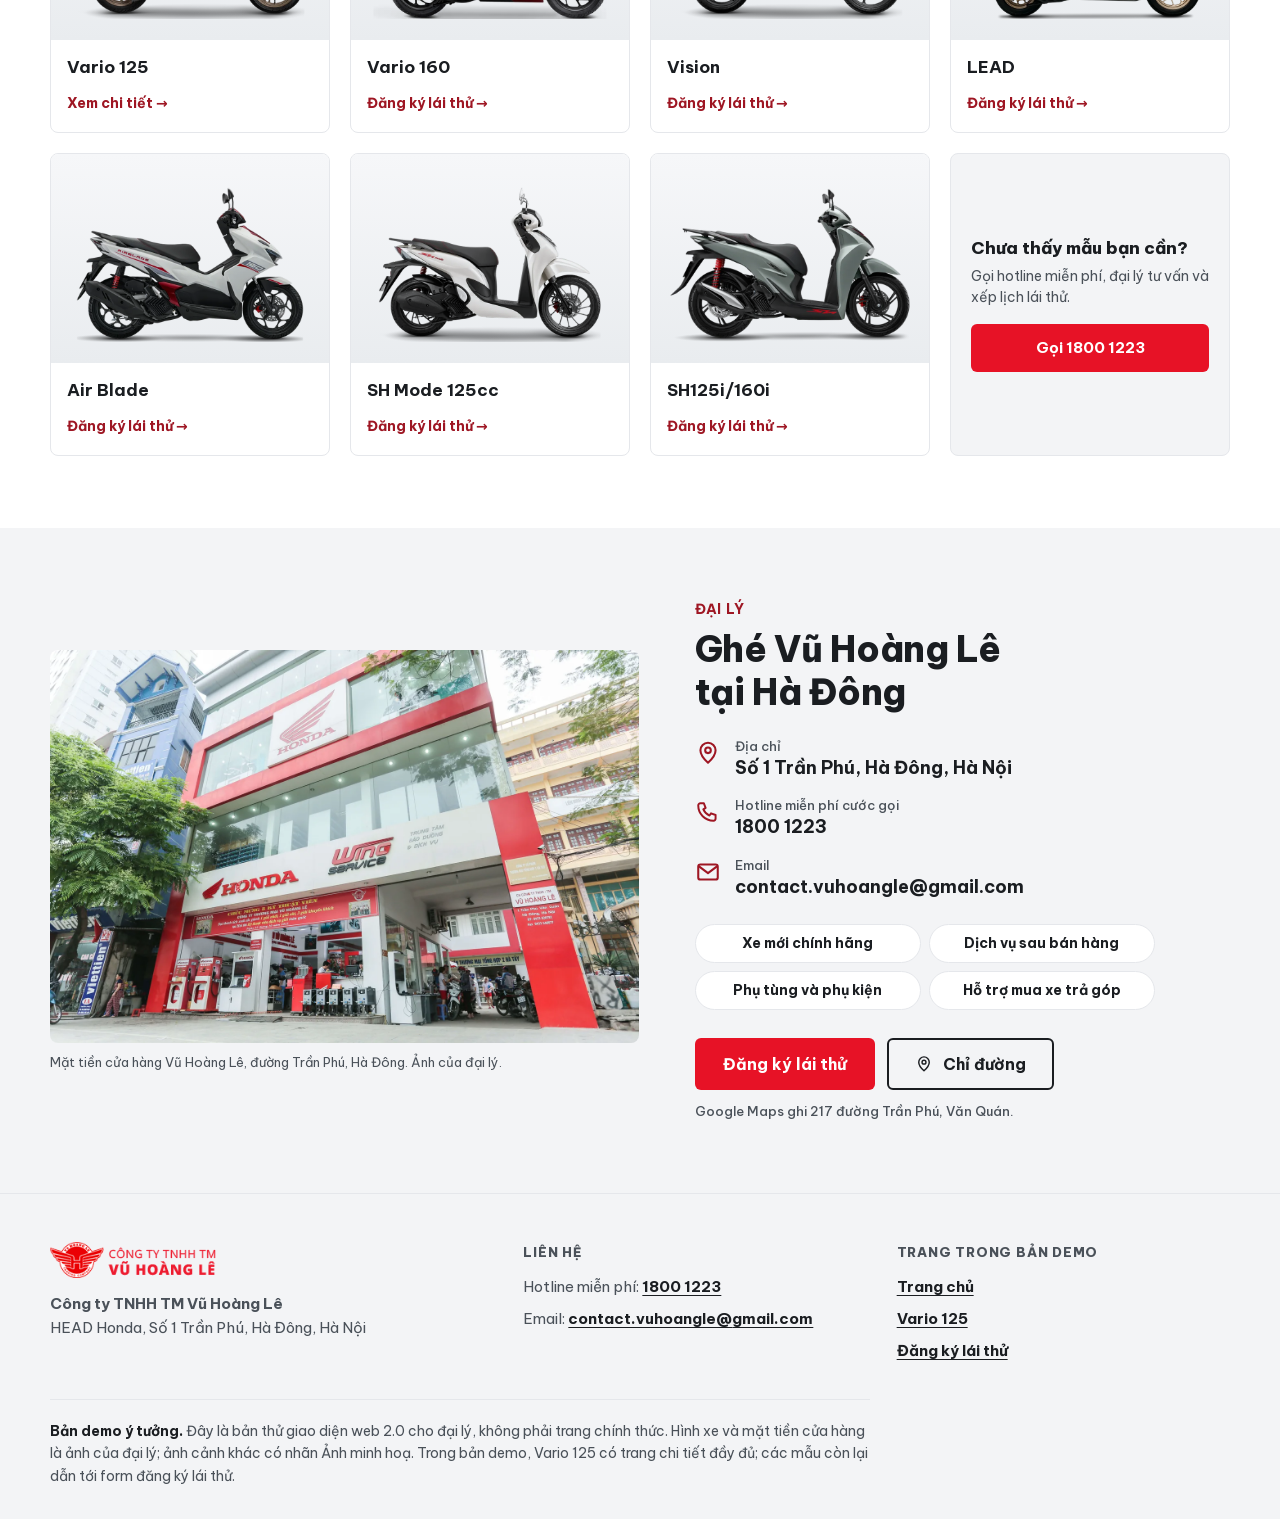
==== commit aa8c3d3f: "vuhoangle 2.0: site khoi A1 (trang chu, Vario 125, dang ky lai thu, proposal) Thay toan bo demo cu, " ====
--- a/index.html
+++ b/index.html
@@ -1,460 +1,107 @@
-<!DOCTYPE html>
-<html lang="vi">
-<head>
-<meta charset="utf-8">
-<meta name="viewport" content="width=device-width, initial-scale=1">
-<title>Vũ Hoàng Lê 2.0, HEAD Honda Vũ Hoàng Lê | Bản demo ý tưởng</title>
-<meta name="description" content="Bản demo ý tưởng 2.0 cho HEAD Honda Vũ Hoàng Lê, trang chủ, mẫu xe Vario 125 và đăng ký lái thử.">
-<link rel="preconnect" href="https://fonts.googleapis.com">
-<link href="https://fonts.googleapis.com/css2?family=Be+Vietnam+Pro:wght@400;500;700;800&display=swap" rel="stylesheet">
-<style>
-:root{--red:#c8102e;--red-dark:#9c0c24;--ink:#1a1d21;--muted:#5c636a;--line:#e5e7eb;--bg:#ffffff;--soft:#f6f7f8;--mint:#eef6f1}
-*{box-sizing:border-box}
-html{scroll-behavior:smooth}
-body{margin:0;font-family:"Be Vietnam Pro",system-ui,-apple-system,"Segoe UI",Roboto,Arial,sans-serif;color:var(--ink);background:var(--bg);line-height:1.55}
-a{color:inherit}
-.wrap{max-width:1120px;margin:0 auto;padding:0 20px}
-img,svg{max-width:100%}
-button{font:inherit;cursor:pointer}
-/* Header */
-.topbar{background:var(--ink);color:#fff;font-size:13px}
-.topbar .wrap{display:flex;gap:18px;flex-wrap:wrap;padding-top:8px;padding-bottom:8px}
-.topbar a{color:#fff;text-decoration:none}
-.topbar strong{color:#ffb3bf}
-header.site{border-bottom:1px solid var(--line);position:sticky;top:0;background:#fff;z-index:20}
-.nav{display:flex;align-items:center;gap:28px;padding:14px 20px}
-.brand{line-height:1.1;text-decoration:none}
-.brand .name{font-size:26px;font-weight:800;letter-spacing:-.02em}
-.brand .sub{font-size:12px;letter-spacing:.08em;text-transform:uppercase;color:var(--muted)}
-.brand .sub b{color:var(--red)}
-.navlinks{margin-left:auto;display:flex;gap:6px;flex-wrap:wrap}
-.navlinks a{padding:9px 14px;border-radius:999px;text-decoration:none;font-weight:600;font-size:15px}
-.navlinks a.active,.navlinks a:hover{background:var(--soft)}
-.navlinks a.cta{background:var(--red);color:#fff}
-.navlinks a.cta:hover{background:var(--red-dark)}
-/* Views */
-.view{display:none}
-.view.active{display:block}
-.hero{display:grid;grid-template-columns:1.05fr .95fr;gap:28px;padding:40px 0 32px;align-items:center}
-.hero h1{font-size:44px;line-height:1.12;margin:8px 0 14px;letter-spacing:-.02em}
-.eyebrow{color:var(--red);font-weight:700;letter-spacing:.06em;text-transform:uppercase;font-size:13px}
-.lead{color:var(--muted);font-size:18px;margin:0 0 20px}
-.btn{display:inline-block;padding:12px 20px;border-radius:10px;font-weight:700;text-decoration:none;border:1px solid transparent}
-.btn-red{background:var(--red);color:#fff}
-.btn-red:hover{background:var(--red-dark)}
-.btn-ghost{border-color:var(--ink);color:var(--ink)}
-.btnrow{display:flex;gap:12px;flex-wrap:wrap}
-/* Placeholders */
-.ph{border:2px dashed #c8ccd1;border-radius:14px;background:var(--soft);min-height:220px;display:flex;flex-direction:column;align-items:center;justify-content:center;gap:6px;text-align:center;padding:18px;color:var(--muted)}
-.ph b{color:var(--ink)}
-.ph small{font-size:13px}
-.ph .ph-icon{width:44px;height:44px;color:#9aa1a8}
-/* Sections */
-.section{padding:28px 0}
-.section h2{font-size:28px;margin:0 0 6px}
-.section .sub{color:var(--muted);margin:0 0 18px}
-.groups{display:grid;grid-template-columns:1fr 1fr;gap:16px}
-.group{border:1px solid var(--line);border-radius:16px;padding:18px}
-.group h3{margin:0 0 12px;font-size:19px}
-.models{display:flex;flex-wrap:wrap;gap:8px}
-.models a,.models span.tag{display:inline-block;border:1px solid var(--line);border-radius:999px;padding:7px 12px;font-size:14px;text-decoration:none;background:#fff}
-.models a:hover{border-color:var(--red);color:var(--red)}
-.models a.featured{border-color:var(--red);background:#fff1f3;font-weight:700}
-.note{font-size:13px;color:var(--muted)}
-.strip{background:var(--ink);color:#fff;border-radius:16px;padding:22px;display:grid;grid-template-columns:1.2fr 1fr 1fr 1fr;gap:18px}
-.strip h3{margin:0 0 4px;font-size:17px}
-.strip p{margin:0;color:#c9ced4;font-size:14px}
-.strip .big{font-size:20px;font-weight:800;color:#fff}
-.strip .big a{color:#fff;text-decoration:none}
-.trust{display:grid;grid-template-columns:repeat(3,1fr);gap:16px}
-.card{border:1px solid var(--line);border-radius:16px;padding:18px}
-.card h3{margin:6px 0 4px}
-.card p{margin:0;color:var(--muted);font-size:15px}
-.card .ic{width:38px;height:38px;color:var(--red)}
-footer{border-top:1px solid var(--line);margin-top:36px;padding:24px 0 32px;color:var(--muted);font-size:14px}
-footer .cols{display:grid;grid-template-columns:1.4fr 1fr;gap:20px}
-/* Model page */
-.benefit{font-size:42px;line-height:1.15;margin:10px 0 4px;letter-spacing:-.02em}
-.modelhead{display:grid;grid-template-columns:1fr 1fr;gap:28px;padding:32px 0 8px;align-items:start}
-.modelhead h1{font-size:30px;margin:0}
-.modelhead .meta{color:var(--muted)}
-.swatch-panel{border:1px solid var(--line);border-radius:16px;padding:18px}
-.swatch{height:260px;border-radius:12px;margin-bottom:14px;border:1px solid var(--line)}
-.swatch-name{font-size:20px;font-weight:800}
-.swatch-version{color:var(--muted)}
-.price{font-size:18px;font-weight:800;margin-top:8px}
-.price span{color:var(--red)}
-.picker{margin:18px 0}
-.picker h3{margin:0 0 10px}
-.ver{margin:0 0 14px}
-.ver h4{margin:0 0 8px;font-size:15px;color:var(--muted)}
-.ver .btns{display:flex;gap:8px;flex-wrap:wrap}
-.colour-btn{border:1.5px solid var(--line);background:#fff;border-radius:999px;padding:9px 14px;font-weight:600}
-.colour-btn.selected{border-color:var(--red);background:#fff1f3;color:var(--red)}
-.colour-btn .dot{display:inline-block;width:12px;height:12px;border-radius:50%;margin-right:7px;vertical-align:-1px;border:1px solid rgba(0,0,0,.2)}
-.spec-table{width:100%;border-collapse:collapse;margin:14px 0}
-.spec-table th,.spec-table td{border-bottom:1px solid var(--line);padding:10px 12px;text-align:left;vertical-align:top}
-.spec-table th{width:42%;font-weight:600;background:var(--soft)}
-.compare{border:1px solid var(--line);border-radius:16px;padding:18px;margin-top:16px}
-.compare table{width:100%;border-collapse:collapse}
-.compare th,.compare td{border-bottom:1px solid var(--line);padding:9px 10px;text-align:left}
-.toast{position:fixed;left:50%;bottom:22px;transform:translateX(-50%);background:var(--ink);color:#fff;padding:13px 18px;border-radius:12px;box-shadow:0 8px 30px rgba(0,0,0,.25);display:none;z-index:50;max-width:92vw;text-align:center}
-/* Contact */
-.contact-grid{display:grid;grid-template-columns:1fr 1.15fr;gap:28px;padding:32px 0}
-form .field{margin-bottom:14px}
-form label{display:block;font-weight:600;margin-bottom:6px}
-form input,form select,form textarea{width:100%;padding:11px 12px;border:1.5px solid #c9ced4;border-radius:10px;font:inherit}
-form input:focus,form select:focus,form textarea:focus{outline:2px solid var(--red);outline-offset:1px;border-color:var(--red)}
-.err{color:var(--red);font-size:14px;margin:4px 0 0;display:none}
-.err.show{display:block}
-.consent{border:1.5px solid var(--line);border-radius:12px;padding:14px;display:flex;gap:10px;align-items:flex-start}
-.consent input{width:20px;height:20px;margin-top:2px;flex:none}
-.success{border:1.5px solid #2e7d4f;background:var(--mint);border-radius:12px;padding:16px;display:none}
-.success.show{display:block}
-.log{border:1px solid var(--line);border-radius:16px;padding:18px}
-.log table{width:100%;border-collapse:collapse;font-size:14px}
-.log th,.log td{border-bottom:1px solid var(--line);padding:9px 8px;text-align:left;vertical-align:top}
-.log .empty{color:var(--muted)}
-@media (max-width:700px){
-  .topbar .wrap{gap:8px}
-  .nav{flex-wrap:wrap;gap:10px;padding:12px 16px}
-  .navlinks{margin-left:0}
-  .brand .name{font-size:22px}
-  .hero{grid-template-columns:1fr;padding:24px 0}
-  .hero h1{font-size:32px}
-  .groups,.trust,.modelhead,.contact-grid{grid-template-columns:1fr}
-  .strip{grid-template-columns:1fr}
-  .benefit{font-size:30px}
-  .spec-table th{width:46%}
-  footer .cols{grid-template-columns:1fr}
-  .log{overflow-x:auto}
-  .log table{min-width:520px}
-}
-</style>
+<!doctype html>
+<html lang="vi"><head><meta charset="utf-8">
+<meta name="viewport" content="width=device-width,initial-scale=1">
+<title>Honda Vũ Hoàng Lê | Bản demo ý tưởng web 2.0</title>
+<meta name="description" content="Bản demo ý tưởng web 2.0 cho đại lý Honda Vũ Hoàng Lê, Hà Đông: các dòng xe, Vario 125, đăng ký lái thử.">
+<meta name="robots" content="noindex">
+<meta name="theme-color" content="#e71226">
+<meta property="og:type" content="website">
+<meta property="og:locale" content="vi_VN">
+<meta property="og:title" content="Honda Vũ Hoàng Lê | Bản demo ý tưởng web 2.0">
+<meta property="og:description" content="Bản demo ý tưởng web 2.0 cho đại lý Honda Vũ Hoàng Lê, Hà Đông: các dòng xe, Vario 125, đăng ký lái thử.">
+<meta property="og:url" content="https://vuhoangle.ciaosoft.vn/">
+<meta property="og:image" content="https://vuhoangle.ciaosoft.vn/img/og.jpg">
+<meta property="og:image:width" content="1200">
+<meta property="og:image:height" content="630">
+<link rel="icon" href="favicon.svg" type="image/svg+xml">
+<link rel="preload" href="fonts/bvp-400-latin.woff2" as="font" type="font/woff2" crossorigin>
+<link rel="preload" href="fonts/bvp-800-latin.woff2" as="font" type="font/woff2" crossorigin>
+<link rel="preload" href="fonts/bvp-400-vietnamese.woff2" as="font" type="font/woff2" crossorigin>
+<link rel="preload" href="fonts/bvp-800-vietnamese.woff2" as="font" type="font/woff2" crossorigin>
+<link rel="stylesheet" href="site.css">
+<script>document.documentElement.className+=" js"</script>
 </head>
 <body>
-<div class="topbar"><div class="wrap">
-  <span>HEAD Honda Vũ Hoàng Lê, <strong>20 năm uy tín</strong></span>
-  <span>Hotline miễn phí: <a href="tel:18001223"><strong>1800 1223</strong></a></span>
-  <span><a href="mailto:contact.vuhoangle@gmail.com">contact.vuhoangle@gmail.com</a></span>
-</div></div>
+<a class="skip" href="#main">Bỏ qua điều hướng</a>
+<header>
+  <div class="hd-top"><div class="wrap">
+    <a class="logo" href="index.html"><img src="img/logo-vhl.png" width="207" height="45" alt="Công ty TNHH TM Vũ Hoàng Lê, về trang chủ"></a>
+    <div class="hd-right">
+      <a class="hot" href="tel:18001223"><svg viewBox="0 0 24 24" fill="none" stroke="currentColor" stroke-width="1.8" stroke-linecap="round" stroke-linejoin="round" aria-hidden="true"><path d="M5 4h3.2l1.6 4.2-2.1 1.4a11 11 0 0 0 5.7 5.7l1.4-2.1L19 14.8V18a2 2 0 0 1-2 2A14 14 0 0 1 3 6a2 2 0 0 1 2-2z"/></svg><span><small>Hotline miễn phí</small><b>1800 1223</b></span></a>
+      <a class="btn btn-outline" href="test-ride.html">Đăng ký lái&nbsp;thử</a>
+      <a class="hot-m" href="tel:18001223" aria-label="Gọi hotline 1800 1223"><svg viewBox="0 0 24 24" fill="none" stroke="currentColor" stroke-width="1.8" stroke-linecap="round" stroke-linejoin="round" aria-hidden="true"><path d="M5 4h3.2l1.6 4.2-2.1 1.4a11 11 0 0 0 5.7 5.7l1.4-2.1L19 14.8V18a2 2 0 0 1-2 2A14 14 0 0 1 3 6a2 2 0 0 1 2-2z"/></svg></a>
+    </div>
+  </div></div>
+  <nav class="hd-nav" aria-label="Điều hướng chính"><div class="wrap">
+    <ul class="nav-d"><li><a href="index.html" aria-current="page">Trang chủ</a></li><li><a href="index.html#products">Sản phẩm</a></li><li><a href="vario-125.html">Vario&nbsp;125</a></li><li><a href="test-ride.html">Đăng ký lái&nbsp;thử</a></li><li><a href="index.html#dealer">Liên hệ</a></li></ul>
+    <details class="nav-m"><summary><svg viewBox="0 0 24 24" fill="none" stroke="currentColor" stroke-width="2.4" stroke-linecap="round" aria-hidden="true"><path d="M4 7h16M4 12h16M4 17h16"/></svg><span>Menu</span></summary><ul><li><a href="index.html" aria-current="page">Trang chủ</a></li><li><a href="index.html#products">Sản phẩm</a></li><li><a href="vario-125.html">Vario&nbsp;125</a></li><li><a href="test-ride.html">Đăng ký lái&nbsp;thử</a></li><li><a href="index.html#dealer">Liên hệ</a></li></ul></details>
+    <span class="addr"><svg viewBox="0 0 24 24" fill="none" stroke="currentColor" stroke-width="1.9" stroke-linecap="round" stroke-linejoin="round" aria-hidden="true"><path d="M12 21s7-6.2 7-11.5A7 7 0 0 0 5 9.5C5 14.8 12 21 12 21z"/><circle cx="12" cy="9.5" r="2.6"/></svg>Số&nbsp;1 Trần&nbsp;Phú, Hà&nbsp;Đông</span>
+  </div></nav>
+</header>
 
-<header class="site"><div class="wrap nav">
-  <a class="brand" href="#home" data-nav="home" aria-label="Trang chủ Vũ Hoàng Lê">
-    <div class="name">Vũ Hoàng Lê</div>
-    <div class="sub"><b>HEAD</b>, Đại lý Honda ủy nhiệm</div>
-  </a>
-  <nav class="navlinks" aria-label="Điều hướng chính">
-    <a href="#home" data-nav="home">Trang chủ</a>
-    <a href="#vario" data-nav="vario">Mẫu xe</a>
-    <a href="#contact" data-nav="contact" class="cta">Đăng ký lái thử</a>
-  </nav>
-</div></header>
+<main id="main">
+  <section class="hero" aria-label="Giới thiệu">
+    <div class="wrap hero-grid">
+      <div class="copy">
+        <h1>Honda chính hãng.<br>20&nbsp;năm giữ chữ&nbsp;tín.</h1>
+        <p class="sub">SH Mode, Vario&nbsp;125 và đủ các dòng xe Honda tại showroom Hà&nbsp;Đông. Để lại số điện thoại, đại lý gọi lại xếp lịch lái&nbsp;thử.</p>
+        <div class="cta"><a class="btn btn-red" href="test-ride.html">Đăng ký lái&nbsp;thử</a><a class="btn btn-ghost" href="#products">Xem các dòng xe<span class="ar"><svg viewBox="0 0 24 24" fill="none" stroke="currentColor" stroke-width="2.4" stroke-linecap="round" stroke-linejoin="round" aria-hidden="true"><path d="M4 12h15M13 6l6 6-6 6"/></svg></span></a></div>
+      </div>
+      <div class="stage-h"><img src="img/hero-sh-mode.webp" width="1400" height="911" alt="Honda SH Mode màu trắng, nhìn nghiêng" fetchpriority="high"></div>
+    </div>
+  </section>
+  <section class="usp" aria-label="Vì sao chọn Vũ Hoàng Lê"><div class="wrap"><ul><li><svg viewBox="0 0 48 48" fill="none" stroke="currentColor" stroke-width="2" stroke-linecap="round" stroke-linejoin="round" aria-hidden="true"><circle cx="24" cy="19" r="11"/><circle cx="24" cy="19" r="6.5"/><path d="M17 29.5 13 43l11-4.5L35 43l-4-13.5"/></svg><div><h3>20&nbsp;năm uy&nbsp;tín</h3><p>Hơn 20&nbsp;năm phát&nbsp;triển.</p></div></li><li><svg viewBox="0 0 48 48" fill="none" stroke="currentColor" stroke-width="2" stroke-linecap="round" stroke-linejoin="round" aria-hidden="true"><path d="M30 6a10 10 0 0 0-9.4 13.3L6 34a4.2 4.2 0 0 0 6 6l14.7-14.6A10 10 0 0 0 40 16l-6.5 6.5-5.5-1.5-1.5-5.5z"/></svg><div><h3>Đội ngũ kỹ&nbsp;thuật chuyên&nbsp;nghiệp</h3><p>Đào tạo bài bản.</p></div></li><li><svg viewBox="0 0 48 48" fill="none" stroke="currentColor" stroke-width="2" stroke-linecap="round" stroke-linejoin="round" aria-hidden="true"><rect x="9" y="7" width="30" height="35" rx="3"/><path d="M18 5h12v6H18zM15 21l3 3 5-6M15 32l3 3 5-6M28 22h7M28 33h7"/></svg><div><h3>Dịch vụ hoàn hảo</h3><p>Phụ tùng chính&nbsp;hiệu.</p></div></li><li><svg viewBox="0 0 48 48" fill="none" stroke="currentColor" stroke-width="2" stroke-linecap="round" stroke-linejoin="round" aria-hidden="true"><path d="M9 28v-4a15 15 0 0 1 30 0v4"/><rect x="6" y="26" width="7" height="11" rx="2.5"/><rect x="35" y="26" width="7" height="11" rx="2.5"/><path d="M38.5 37c0 4-4 5.5-10 5.5"/></svg><div><h3>Tư vấn tận tình</h3><p>Giải đáp kịp thời.</p></div></li></ul></div></section>
 
-<main class="wrap">
-
-<!-- ================= HOME ================= -->
-<section id="view-home" class="view active" aria-label="Trang chủ">
-  <div class="hero">
-    <div>
-      <div class="eyebrow">Mẫu xe mới | Tin nổi bật</div>
-      <h1>SH Mode 2027 hoàn toàn mới, đã có mặt tại Vũ Hoàng Lê</h1>
-      <p class="lead">Thiết kế mới, tiện nghi cho phố thị. Xem mẫu xe, so sánh và đặt lịch lái thử trực tiếp tại HEAD Vũ Hoàng Lê, Hà Đông.</p>
-      <div class="btnrow">
-        <a class="btn btn-red" href="#vario" data-nav="vario">Xem mẫu xe</a>
-        <a class="btn btn-ghost" href="#contact" data-nav="contact">Đăng ký lái thử</a>
-      </div>
-      <p class="note" style="margin-top:14px">Địa chỉ: Số 1, Trần Phú, Hà Đông, Hà Nội | Hotline miễn phí cước gọi: 1800 1223</p>
-    </div>
-    <div class="ph" role="img" aria-label="Hình ảnh minh họa SH Mode 2027">
-      <svg class="ph-icon" viewBox="0 0 24 24" fill="none" stroke="currentColor" stroke-width="1.8" aria-hidden="true"><rect x="3" y="3" width="18" height="18" rx="2"/><circle cx="9" cy="9" r="2"/><path d="m21 15-3.1-3.1a2 2 0 0 0-2.8 0L6 21"/></svg>
-      <b>SH Mode 2027, ảnh hero</b>
-      <small>Ảnh đang được cập nhật</small>
-    </div>
-  </div>
-
-  <section class="section" aria-label="Các dòng xe">
-    <h2>Các dòng xe tại Vũ Hoàng Lê</h2>
-    <p class="sub">Chọn một mẫu xe để xem chi tiết. Mẫu Vario 125 có trang riêng trong bản demo này.</p>
-    <div class="groups">
-      <div class="group"><h3>Xe Tay Ga</h3><div class="models">
-        <a class="featured" href="#vario" data-nav="vario">VARIO 125</a><span class="tag">Air Blade 2026</span><span class="tag">LEAD 2026</span><span class="tag">SH Mode 125cc</span><span class="tag">SH125i/160i</span><span class="tag">SH350</span><span class="tag">ADV350</span>
-      </div></div>
-      <div class="group"><h3>Xe Số</h3><div class="models">
-        <span class="tag">Wave Alpha 110cc</span><span class="tag">Wave Alpha phiên bản Cổ Điển</span><span class="tag">Wave RSX FI</span><span class="tag">Future 125cc</span><span class="tag">Blade 110cc</span><span class="tag">Super Cub C125</span>
-      </div></div>
-      <div class="group"><h3>Xe Côn Tay</h3><div class="models">
-        <span class="tag">Winner R 150cc</span><span class="tag">CBR150R</span>
-      </div></div>
-      <div class="group"><h3>Xe Phân Khối Lớn</h3><div class="models">
-        <span class="tag">CB350 H'ness</span><span class="tag">ADV350</span><span class="tag">SH350</span>
-      </div></div>
-      <div class="group"><h3>Xe Điện</h3><div class="models"><span class="tag">Đang cập nhật</span></div>
-        <p class="note">Nhóm Xe Điện đã có trên trang hiện tại nhưng trang chủ chưa công bố tên mẫu xe cụ thể, bản demo không tự thêm tên mẫu.</p>
-      </div>
-      <div class="group"><h3>Showroom Hà Đông</h3>
-        <p style="margin:0 0 12px">Ghé xem xe trực tiếp tại Số 1, Trần Phú, Hà Đông, Hà Nội.</p>
-        <img src="img/showroom-vu-hoang-le.webp" alt="Showroom xe máy (ảnh minh hoạ)" loading="lazy" style="display:block;width:100%;aspect-ratio:21/9;object-fit:cover;border-radius:12px"><small class="note" style="display:block;margin-top:4px">Ảnh minh hoạ</small>
+  <section class="nv" aria-labelledby="feat-h">
+    <div class="wrap nv-in">
+      <a class="nv-img" href="vario-125.html" tabindex="-1" aria-hidden="true"><img src="img/vario/vario-125-red-black.webp" width="1000" height="640" alt="" loading="lazy" decoding="async"></a>
+      <div>
+        <p class="eyebrow">Xe mới</p>
+        <h2 id="feat-h">Vario&nbsp;125 Đặc&nbsp;biệt<span class="sub-h">đã về showroom Hà&nbsp;Đông</span></h2>
+        <p class="nv-lead">Chọn màu, xem thông số, hẹn lịch lái&nbsp;thử.</p>
+        <div class="cols" role="group" aria-label="Chọn màu Vario 125"><a class="col-chip" href="vario-125.html?color=blue-black"><i class="dot" style="background:linear-gradient(135deg,#1fa5d4 50%,#15171a 50%)"></i>Xanh Đen</a><a class="col-chip" href="vario-125.html?color=black"><i class="dot" style="background:#15171a"></i>Đen</a><a class="col-chip" href="vario-125.html?color=red-black"><i class="dot" style="background:linear-gradient(135deg,#c4161c 50%,#15171a 50%)"></i>Đỏ Đen</a></div>
+        <div class="cta nv-btns"><a class="btn btn-red" href="vario-125.html">Xem xe</a><a class="btn btn-ghost" href="test-ride.html?model=vario-125">Đăng ký lái&nbsp;thử</a></div>
       </div>
     </div>
   </section>
 
-  <section class="section" aria-label="Thông tin đại lý">
-    <div class="strip">
-      <div><h3>HEAD Honda Vũ Hoàng Lê</h3><p>Số 1, Trần Phú, Hà Đông, Hà Nội</p></div>
-      <div><div class="big"><a href="tel:18001223">1800 1223</a></div><p>Hotline miễn phí cước gọi</p></div>
-      <div><div class="big"><a href="mailto:contact.vuhoangle@gmail.com">Email liên hệ</a></div><p>contact.vuhoangle@gmail.com</p></div>
-      <div><div class="big">20 năm uy tín</div><p>Đồng hành cùng khách hàng Hà Đông</p></div>
+  <section class="sec" id="products" aria-labelledby="prod-h">
+    <div class="wrap">
+      <div class="sec-head"><p class="eyebrow">Sản phẩm</p><h2 id="prod-h">Các dòng xe Honda</h2>
+      <p class="lead">21 mẫu xe Honda ở 5 nhóm. Giá bán lẻ vui lòng liên hệ đại lý.</p></div>
+      <div data-catalog>
+        <div class="tabbar" role="tablist" aria-label="Nhóm xe"></div>
+        <div class="grp" id="group-scooter" data-grp="scooter" data-title="Xe Tay Ga" data-n="7"><h3>Xe Tay Ga<span>7 mẫu</span></h3><ul class="cards"><li class="card"><div class="card-img"><img src="img/models/vario-125.webp" width="800" height="600" alt="Honda Vario 125" loading="lazy" decoding="async"></div><div class="card-b"><h4><a href="vario-125.html">Vario&nbsp;125</a></h4><span class="card-go" aria-hidden="true">Xem chi tiết&nbsp;→</span></div></li><li class="card"><div class="card-img"><img src="img/models/vario-160.webp" width="800" height="600" alt="Honda Vario 160" loading="lazy" decoding="async"></div><div class="card-b"><h4><a href="test-ride.html?model=vario-160">Vario&nbsp;160</a></h4><span class="card-go" aria-hidden="true">Đăng ký lái&nbsp;thử&nbsp;→</span></div></li><li class="card"><div class="card-img"><img src="img/models/vision-2026.webp" width="800" height="600" alt="Honda Vision" loading="lazy" decoding="async"></div><div class="card-b"><h4><a href="test-ride.html?model=vision-2026">Vision</a></h4><span class="card-go" aria-hidden="true">Đăng ký lái&nbsp;thử&nbsp;→</span></div></li><li class="card"><div class="card-img"><img src="img/models/lead-2026.webp" width="800" height="600" alt="Honda LEAD" loading="lazy" decoding="async"></div><div class="card-b"><h4><a href="test-ride.html?model=lead-2026">LEAD</a></h4><span class="card-go" aria-hidden="true">Đăng ký lái&nbsp;thử&nbsp;→</span></div></li><li class="card"><div class="card-img"><img src="img/models/air-blade-2026.webp" width="800" height="600" alt="Honda Air Blade" loading="lazy" decoding="async"></div><div class="card-b"><h4><a href="test-ride.html?model=air-blade-2026">Air Blade</a></h4><span class="card-go" aria-hidden="true">Đăng ký lái&nbsp;thử&nbsp;→</span></div></li><li class="card"><div class="card-img"><img src="img/models/sh-mode-125.webp" width="800" height="600" alt="Honda SH Mode 125cc" loading="lazy" decoding="async"></div><div class="card-b"><h4><a href="test-ride.html?model=sh-mode-125">SH Mode&nbsp;125cc</a></h4><span class="card-go" aria-hidden="true">Đăng ký lái&nbsp;thử&nbsp;→</span></div></li><li class="card"><div class="card-img"><img src="img/models/sh125i-160i.webp" width="800" height="600" alt="Honda SH125i/160i" loading="lazy" decoding="async"></div><div class="card-b"><h4><a href="test-ride.html?model=sh125i-160i">SH125i/160i</a></h4><span class="card-go" aria-hidden="true">Đăng ký lái&nbsp;thử&nbsp;→</span></div></li><li class="cta-card"><div class="cta-in"><div class="cta-t"><b>Chưa thấy mẫu bạn cần?</b><span>Gọi hotline miễn phí, đại lý tư vấn và xếp lịch lái&nbsp;thử.</span></div><a class="btn btn-red" href="tel:18001223">Gọi 1800 1223</a></div></li></ul></div><div class="grp" id="group-underbone" data-grp="underbone" data-title="Xe Số" data-n="6"><h3>Xe Số<span>6 mẫu</span></h3><ul class="cards"><li class="card"><div class="card-img"><img src="img/models/super-cub-c125.webp" width="800" height="600" alt="Honda Super Cub C125" loading="lazy" decoding="async"></div><div class="card-b"><h4><a href="test-ride.html?model=super-cub-c125">Super Cub C125</a></h4><span class="card-go" aria-hidden="true">Đăng ký lái&nbsp;thử&nbsp;→</span></div></li><li class="card"><div class="card-img"><img src="img/models/wave-alpha-classic.webp" width="800" height="600" alt="Honda Wave Alpha Cổ Điển" loading="lazy" decoding="async"></div><div class="card-b"><h4><a href="test-ride.html?model=wave-alpha-classic">Wave Alpha Cổ Điển</a></h4><span class="card-go" aria-hidden="true">Đăng ký lái&nbsp;thử&nbsp;→</span></div></li><li class="card"><div class="card-img"><img src="img/models/wave-alpha-110.webp" width="800" height="600" alt="Honda Wave Alpha 110cc" loading="lazy" decoding="async"></div><div class="card-b"><h4><a href="test-ride.html?model=wave-alpha-110">Wave Alpha 110cc</a></h4><span class="card-go" aria-hidden="true">Đăng ký lái&nbsp;thử&nbsp;→</span></div></li><li class="card"><div class="card-img"><img src="img/models/wave-rsx-fi.webp" width="800" height="600" alt="Honda Wave RSX FI" loading="lazy" decoding="async"></div><div class="card-b"><h4><a href="test-ride.html?model=wave-rsx-fi">Wave RSX FI</a></h4><span class="card-go" aria-hidden="true">Đăng ký lái&nbsp;thử&nbsp;→</span></div></li><li class="card"><div class="card-img"><img src="img/models/blade-110.webp" width="800" height="600" alt="Honda Blade 110cc" loading="lazy" decoding="async"></div><div class="card-b"><h4><a href="test-ride.html?model=blade-110">Blade 110cc</a></h4><span class="card-go" aria-hidden="true">Đăng ký lái&nbsp;thử&nbsp;→</span></div></li><li class="card"><div class="card-img"><img src="img/models/future-125.webp" width="800" height="600" alt="Honda Future 125cc" loading="lazy" decoding="async"></div><div class="card-b"><h4><a href="test-ride.html?model=future-125">Future 125cc</a></h4><span class="card-go" aria-hidden="true">Đăng ký lái&nbsp;thử&nbsp;→</span></div></li><li class="cta-card"><div class="cta-in"><div class="cta-t"><b>Chưa thấy mẫu bạn cần?</b><span>Gọi hotline miễn phí, đại lý tư vấn và xếp lịch lái&nbsp;thử.</span></div><a class="btn btn-red" href="tel:18001223">Gọi 1800 1223</a></div></li></ul></div><div class="grp" id="group-sport" data-grp="sport" data-title="Xe Côn Tay" data-n="2"><h3>Xe Côn Tay<span>2 mẫu</span></h3><ul class="cards"><li class="card"><div class="card-img"><img src="img/models/cbr150r.webp" width="800" height="600" alt="Honda CBR150R" loading="lazy" decoding="async"></div><div class="card-b"><h4><a href="test-ride.html?model=cbr150r">CBR150R</a></h4><span class="card-go" aria-hidden="true">Đăng ký lái&nbsp;thử&nbsp;→</span></div></li><li class="card"><div class="card-img"><img src="img/models/winner-r-150.webp" width="800" height="600" alt="Honda Winner R 150cc" loading="lazy" decoding="async"></div><div class="card-b"><h4><a href="test-ride.html?model=winner-r-150">Winner R 150cc</a></h4><span class="card-go" aria-hidden="true">Đăng ký lái&nbsp;thử&nbsp;→</span></div></li><li class="cta-card"><div class="cta-in"><div class="cta-t"><b>Chưa thấy mẫu bạn cần?</b><span>Gọi hotline miễn phí, đại lý tư vấn và xếp lịch lái&nbsp;thử.</span></div><a class="btn btn-red" href="tel:18001223">Gọi 1800 1223</a></div></li></ul></div><div class="grp" id="group-big-bike" data-grp="big-bike" data-title="Xe Phân Khối Lớn" data-n="3"><h3>Xe Phân Khối Lớn<span>3 mẫu</span></h3><ul class="cards"><li class="card"><div class="card-img"><img src="img/models/cb350-hness.webp" width="800" height="600" alt="Honda CB350 H&#x27;ness" loading="lazy" decoding="async"></div><div class="card-b"><h4><a href="test-ride.html?model=cb350-hness">CB350 H&#x27;ness</a></h4><span class="card-go" aria-hidden="true">Đăng ký lái&nbsp;thử&nbsp;→</span></div></li><li class="card"><div class="card-img"><img src="img/models/adv350.webp" width="800" height="600" alt="Honda ADV350" loading="lazy" decoding="async"></div><div class="card-b"><h4><a href="test-ride.html?model=adv350">ADV350</a></h4><span class="card-go" aria-hidden="true">Đăng ký lái&nbsp;thử&nbsp;→</span></div></li><li class="card"><div class="card-img"><img src="img/models/sh350.webp" width="800" height="600" alt="Honda SH350" loading="lazy" decoding="async"></div><div class="card-b"><h4><a href="test-ride.html?model=sh350">SH350</a></h4><span class="card-go" aria-hidden="true">Đăng ký lái&nbsp;thử&nbsp;→</span></div></li><li class="cta-card"><div class="cta-in"><div class="cta-t"><b>Chưa thấy mẫu bạn cần?</b><span>Gọi hotline miễn phí, đại lý tư vấn và xếp lịch lái&nbsp;thử.</span></div><a class="btn btn-red" href="tel:18001223">Gọi 1800 1223</a></div></li></ul></div><div class="grp" id="group-electric" data-grp="electric" data-title="Xe Điện" data-n="3"><h3>Xe Điện<span>3 mẫu</span></h3><ul class="cards"><li class="card"><div class="card-img"><img src="img/models/uc3.webp" width="800" height="600" alt="Honda UC3" loading="lazy" decoding="async"></div><div class="card-b"><h4><a href="test-ride.html?model=uc3">UC3</a></h4><span class="card-go" aria-hidden="true">Đăng ký lái&nbsp;thử&nbsp;→</span></div></li><li class="card"><div class="card-img"><img src="img/models/cuv-e.webp" width="800" height="600" alt="Honda CUV e" loading="lazy" decoding="async"></div><div class="card-b"><h4><a href="test-ride.html?model=cuv-e">CUV e</a></h4><span class="card-go" aria-hidden="true">Đăng ký lái&nbsp;thử&nbsp;→</span></div></li><li class="card"><div class="card-img"><img src="img/models/icon-e.webp" width="800" height="600" alt="Honda ICON e" loading="lazy" decoding="async"></div><div class="card-b"><h4><a href="test-ride.html?model=icon-e">ICON e</a></h4><span class="card-go" aria-hidden="true">Đăng ký lái&nbsp;thử&nbsp;→</span></div></li><li class="cta-card"><div class="cta-in"><div class="cta-t"><b>Chưa thấy mẫu bạn cần?</b><span>Gọi hotline miễn phí, đại lý tư vấn và xếp lịch lái&nbsp;thử.</span></div><a class="btn btn-red" href="tel:18001223">Gọi 1800 1223</a></div></li></ul></div>
+      </div>
     </div>
   </section>
 
-  <section class="section" aria-label="Dịch vụ">
-    <div class="trust">
-      <div class="card"><svg class="ic" viewBox="0 0 24 24" fill="none" stroke="currentColor" stroke-width="1.8" aria-hidden="true"><path d="M14.7 6.3a4.5 4.5 0 0 0-6.4 0L3 11.6V21h18v-9.4l-5.3-5.3"/><path d="M9 21v-6h6v6"/></svg><h3>Đội ngũ kỹ thuật chuyên nghiệp</h3><p>Kỹ thuật viên được đào tạo bài bản, tư vấn đúng nhu cầu sử dụng của từng khách hàng.</p></div>
-      <div class="card"><svg class="ic" viewBox="0 0 24 24" fill="none" stroke="currentColor" stroke-width="1.8" aria-hidden="true"><path d="M20 6 9 17l-5-5"/></svg><h3>Dịch vụ sau bán hàng</h3><p>Bảo dưỡng, bảo hành và chăm sóc xe sau khi mua, rõ ràng, đúng hẹn.</p></div>
-      <div class="card"><svg class="ic" viewBox="0 0 24 24" fill="none" stroke="currentColor" stroke-width="1.8" aria-hidden="true"><rect x="2" y="6" width="20" height="12" rx="2"/><path d="M2 10h20"/></svg><h3>Mua xe trả góp</h3><p>Hỗ trợ thủ tục trả góp nhanh, minh bạch, hỏi nhân viên bán hàng để được tư vấn gói phù hợp.</p></div>
+  <section class="sec soft" id="dealer" aria-labelledby="deal-h">
+    <div class="wrap dl-in">
+      <figure class="dl-fig"><div class="fig dl-img"><img src="img/dealer-front.webp" width="1440" height="960" alt="Mặt tiền cửa hàng Honda Vũ Hoàng Lê trên đường Trần Phú, Hà Đông: tòa nhà đỏ trắng ba tầng, biển Honda và Wing Service" loading="lazy" decoding="async"></div>
+        <figcaption>Mặt tiền cửa hàng Vũ&nbsp;Hoàng&nbsp;Lê, đường Trần&nbsp;Phú, Hà&nbsp;Đông. Ảnh của đại lý.</figcaption></figure>
+      <div class="dl-card">
+        <p class="eyebrow">Đại lý</p>
+        <h2 id="deal-h"><span class="ln">Ghé Vũ&nbsp;Hoàng&nbsp;Lê</span> <span class="ln">tại Hà&nbsp;Đông</span></h2>
+        <ul class="info">
+          <li><svg viewBox="0 0 24 24" fill="none" stroke="currentColor" stroke-width="1.9" stroke-linecap="round" stroke-linejoin="round" aria-hidden="true"><path d="M12 21s7-6.2 7-11.5A7 7 0 0 0 5 9.5C5 14.8 12 21 12 21z"/><circle cx="12" cy="9.5" r="2.6"/></svg><div><small>Địa chỉ</small><b>Số&nbsp;1 Trần&nbsp;Phú, Hà&nbsp;Đông, Hà&nbsp;Nội</b></div></li>
+          <li><svg viewBox="0 0 24 24" fill="none" stroke="currentColor" stroke-width="1.8" stroke-linecap="round" stroke-linejoin="round" aria-hidden="true"><path d="M5 4h3.2l1.6 4.2-2.1 1.4a11 11 0 0 0 5.7 5.7l1.4-2.1L19 14.8V18a2 2 0 0 1-2 2A14 14 0 0 1 3 6a2 2 0 0 1 2-2z"/></svg><div><small>Hotline miễn phí cước gọi</small><a href="tel:18001223">1800 1223</a></div></li>
+          <li><svg viewBox="0 0 24 24" fill="none" stroke="currentColor" stroke-width="1.9" stroke-linecap="round" stroke-linejoin="round" aria-hidden="true"><rect x="3" y="5" width="18" height="14" rx="2"/><path d="m4 7 8 6 8-6"/></svg><div><small>Email</small><a class="mail" href="mailto:contact.vuhoangle@gmail.com">contact.vuhoangle@<wbr>gmail.com</a></div></li>
+        </ul>
+        <ul class="svc" aria-label="Dịch vụ tại đại lý"><li>Xe mới chính hãng</li><li>Dịch vụ sau bán hàng</li><li>Phụ tùng và phụ kiện</li><li>Hỗ trợ mua xe trả góp</li></ul>
+        <div class="dl-cta"><a class="btn btn-red" href="test-ride.html">Đăng ký lái&nbsp;thử</a><a class="btn btn-ghost" href="https://www.google.com/maps/dir/?api=1&destination=20.9756505,105.7820764" target="_blank" rel="noopener"><svg viewBox="0 0 24 24" fill="none" stroke="currentColor" stroke-width="1.9" stroke-linecap="round" stroke-linejoin="round" aria-hidden="true"><path d="M12 21s7-6.2 7-11.5A7 7 0 0 0 5 9.5C5 14.8 12 21 12 21z"/><circle cx="12" cy="9.5" r="2.6"/></svg>Chỉ đường</a></div>
+        <p class="map-note">Google Maps ghi 217 đường Trần&nbsp;Phú, Văn&nbsp;Quán.</p>
+      </div>
     </div>
   </section>
-</section>
-
-<!-- ================= MODEL: VARIO 125 ================= -->
-<section id="view-vario" class="view" aria-label="Mẫu xe Vario 125">
-  <p class="eyebrow" style="margin-top:28px">Xe Tay Ga | VARIO 125</p>
-  <h2 class="benefit">Thể thao, tiết kiệm, sẵn sàng mỗi ngày</h2>
-  <div class="modelhead">
-    <div>
-      <h1>VARIO 125</h1>
-      <p class="meta">Diện mạo thể thao với đường nét góc cạnh. Động cơ 125cc eSP làm mát bằng chất lỏng, mặt đồng hồ LCD toàn phần, một chiếc xe tay ga gọn nhẹ cho phố thị.</p>
-      <div class="btnrow" style="margin-top:16px">
-        <button class="btn btn-red" id="brochureBtn" type="button">Tải brochure</button>
-        <a class="btn btn-ghost" href="#specs" id="specsBtn">Thông số</a>
-        <button class="btn btn-ghost" id="compareBtn" type="button" aria-expanded="false">So sánh</button>
-      </div>
-      <p class="note" style="margin-top:12px">Brochure trong bản demo là tài liệu mẫu, bấm để tải bản văn bản và xem thông báo xác nhận.</p>
-    </div>
-    <div class="swatch-panel">
-      <div class="swatch" id="swatch" style="background:#f5f6f8 url(img/vario-125-dac-biet-xanh-den.png) center/contain no-repeat" aria-label="Màu xe đang chọn"></div>
-      <div class="swatch-version" id="swatchVersion">Phiên bản Đặc Biệt</div>
-      <div class="swatch-name" id="swatchName">Xanh Đen</div>
-      <div class="price">Giá bán lẻ đề xuất: <span>Liên hệ</span></div>
-      <p class="note" style="margin:6px 0 0">Trang sản phẩm của đại lý công bố giá của mọi màu là “Liên hệ”, bản demo giữ đúng như vậy, không tự thêm giá. Liên hệ <a href="tel:18001223"><strong>1800 1223</strong></a> để được báo giá.</p>
-      <p class="note" style="margin-top:8px"><span id="swatchFile">Ảnh xe: trang sản phẩm của đại lý.</span></p>
-    </div>
+</main>
+<footer class="ft"><div class="wrap">
+  <div class="ft-grid">
+    <div><img src="img/logo-vhl.png" width="166" height="36" alt="Vũ Hoàng Lê" loading="lazy"><p class="ft-name">Công ty TNHH TM Vũ&nbsp;Hoàng&nbsp;Lê</p><p>HEAD Honda, Số&nbsp;1 Trần&nbsp;Phú, Hà&nbsp;Đông, Hà&nbsp;Nội</p></div>
+    <div><p class="ft-h">Liên hệ</p><ul><li>Hotline miễn phí: <a href="tel:18001223">1800 1223</a></li><li>Email: <a href="mailto:contact.vuhoangle@gmail.com">contact.vuhoangle@<wbr>gmail.com</a></li></ul></div>
+    <div><p class="ft-h">Trang trong bản demo</p><ul><li><a href="index.html">Trang chủ</a></li><li><a href="vario-125.html">Vario&nbsp;125</a></li><li><a href="test-ride.html">Đăng ký lái&nbsp;thử</a></li></ul></div>
   </div>
-
-  <div class="picker" aria-label="Chọn màu xe">
-    <h3>Chọn màu xe</h3>
-    <div class="ver"><h4>Phiên bản Đặc Biệt</h4><div class="btns">
-      <button class="colour-btn selected" type="button" data-version="Phiên bản Đặc Biệt" data-colour="Xanh Đen" data-bg="#f5f6f8 url(img/vario-125-dac-biet-xanh-den.png) center/contain no-repeat" data-file="Ảnh xe: trang sản phẩm của đại lý."><span class="dot" style="background:#1aa3d9"></span>Xanh Đen</button>
-      <button class="colour-btn" type="button" data-version="Phiên bản Đặc Biệt" data-colour="Đen" data-bg="#f5f6f8 url(img/vario-125-dac-biet-den.png) center/contain no-repeat" data-file="Ảnh xe: trang sản phẩm của đại lý."><span class="dot" style="background:#111"></span>Đen</button>
-      <button class="colour-btn" type="button" data-version="Phiên bản Đặc Biệt" data-colour="Đỏ Đen" data-bg="#f5f6f8 url(img/vario-125-dac-biet-do-den.png) center/contain no-repeat" data-file="Ảnh xe: trang sản phẩm của đại lý."><span class="dot" style="background:#5a1216"></span>Đỏ Đen</button>
-    </div></div>
-    <div class="ver"><h4>Phiên bản Thể Thao</h4><div class="btns">
-      <button class="colour-btn" type="button" data-version="Phiên bản Thể Thao" data-colour="Xanh Đen" data-bg="linear-gradient(135deg,#12263a 0%,#12263a 55%,#05090f 100%)" data-file="Bản Thể Thao chưa có ảnh riêng, đang chờ ảnh thật."><span class="dot" style="background:#12263a"></span>Xanh Đen</button>
-    </div></div>
-  </div>
-
-  <h2 id="specs" style="scroll-margin-top:90px">Thông số kỹ thuật</h2>
-  <table class="spec-table">
-    <tr><th>Khối lượng bản thân</th><td>111 kg</td></tr>
-    <tr><th>Dài x Rộng x Cao</th><td>1919 x 687 x 1075 mm</td></tr>
-    <tr><th>Khoảng trục bánh xe</th><td>1280 mm</td></tr>
-    <tr><th>Độ cao yên</th><td>769 mm</td></tr>
-    <tr><th>Khoảng sáng gầm xe</th><td>131 mm</td></tr>
-    <tr><th>Dung tích bình xăng</th><td>5,5 lít</td></tr>
-    <tr><th>Kích cỡ lốp trước/sau</th><td>Trước 90/80 - 14M/C 43P, Sau 100/80 - 14M/C 48P</td></tr>
-    <tr><th>Phuộc trước</th><td>Ống lồng, giảm chấn thủy lực</td></tr>
-    <tr><th>Phuộc sau</th><td>Lò xo trụ đơn, giảm chấn thủy lực</td></tr>
-    <tr><th>Loại động cơ</th><td>4 kỳ, 1 xi lanh, làm mát bằng chất lỏng</td></tr>
-    <tr><th>Dung tích xy-lanh</th><td>125 cm3</td></tr>
-    <tr><th>Mô-men cực đại</th><td>11,9 Nm / 5000 vòng/phút</td></tr>
-    <tr><th>Đường kính x Hành trình pít tông</th><td>52,400 x 57,907 mm</td></tr>
-    <tr><th>Tỷ số nén</th><td>11,0 : 1</td></tr>
-    <tr><th>Dung tích nhớt máy</th><td>Xả 0,8 lít</td></tr>
-    <tr><th>Mức tiêu thụ nhiên liệu</th><td>2,11 lít/100km</td></tr>
-    <tr><th>Loại truyền động</th><td>Vô cấp, điều khiển tự động</td></tr>
-    <tr><th>Hệ thống khởi động</th><td>Điện</td></tr>
-  </table>
-  <p class="note">Ghi chú: hàng “Công suất tối đa” được lược bỏ vì ô giá trị trên bảng thông số của trang nguồn bị lỗi (lặp lại loại động cơ thay vì con số công suất).</p>
-
-  <div class="compare" id="compareBox" hidden>
-    <h3 style="margin-top:0">So sánh nhanh, bản demo</h3>
-    <p class="note">Chỉ các giá trị đã xác minh của Vario 125 được điền; các mẫu còn lại để “, ” thay vì tự thêm thông số.</p>
-    <table>
-      <tr><th>Mẫu xe</th><th>Khối lượng bản thân</th><th>Mức tiêu thụ nhiên liệu</th><th>Dung tích bình xăng</th></tr>
-      <tr><td><strong>VARIO 125</strong></td><td>111 kg</td><td>2,11 lít/100km</td><td>5,5 lít</td></tr>
-      <tr><td>Air Blade 2026</td><td>, </td><td>, </td><td>, </td></tr>
-      <tr><td>LEAD 2026</td><td>, </td><td>, </td><td>, </td></tr>
-    </table>
-  </div>
-</section>
-
-<!-- ================= CONTACT ================= -->
-<section id="view-contact" class="view" aria-label="Liên hệ và đăng ký lái thử">
-  <div class="contact-grid">
-    <div>
-      <h2 style="margin-top:28px">Liên hệ &amp; đăng ký lái thử</h2>
-      <p class="lead" style="font-size:16px">Để lại thông tin, HEAD Vũ Hoàng Lê sẽ liên hệ xác nhận lịch lái thử.</p>
-      <div class="card" style="margin-bottom:16px">
-        <h3 style="margin-top:0">HEAD Honda Vũ Hoàng Lê</h3>
-        <p style="margin:0 0 6px">Số 1, Trần Phú, Hà Đông, Hà Nội</p>
-        <p style="margin:0 0 6px">Hotline miễn phí cước gọi: <a href="tel:18001223"><strong>1800 1223</strong></a></p>
-        <p style="margin:0">Email: <a href="mailto:contact.vuhoangle@gmail.com">contact.vuhoangle@gmail.com</a></p>
-      </div>
-      <img src="img/test-ride-handover.webp" alt="Bàn giao xe lái thử (ảnh minh hoạ)" loading="lazy" style="display:block;width:100%;aspect-ratio:3/2;object-fit:cover;border-radius:12px"><small class="note" style="display:block;margin-top:4px">Ảnh minh hoạ</small>
-      <img src="img/service-bay.webp" alt="Xưởng dịch vụ (ảnh minh hoạ)" loading="lazy" style="display:block;width:100%;aspect-ratio:3/2;object-fit:cover;border-radius:12px;margin-top:16px"><small class="note" style="display:block;margin-top:4px">Ảnh minh hoạ</small>
-    </div>
-
-    <div>
-      <form id="rideForm" novalidate>
-        <div class="field"><label for="fName">Họ tên *</label><input id="fName" name="name" type="text" autocomplete="name" required><p class="err" id="errName">Vui lòng nhập họ tên.</p></div>
-        <div class="field"><label for="fPhone">Số điện thoại *</label><input id="fPhone" name="phone" type="tel" inputmode="numeric" autocomplete="tel" placeholder="Ví dụ: 0912345678" required><p class="err" id="errPhone">Vui lòng nhập số điện thoại Việt Nam hợp lệ, dạng 0xxxxxxxxx (10 chữ số, bắt đầu bằng 0).</p></div>
-        <div class="field"><label for="fModel">Mẫu xe quan tâm</label><select id="fModel" name="model">
-          <option>VARIO 125</option><option>Air Blade 2026</option><option>LEAD 2026</option><option>SH Mode 125cc</option><option>SH125i/160i</option><option>SH350</option><option>ADV350</option>
-          <option>Wave Alpha 110cc</option><option>Wave Alpha phiên bản Cổ Điển</option><option>Wave RSX FI</option><option>Future 125cc</option><option>Blade 110cc</option><option>Super Cub C125</option>
-          <option>Winner R 150cc</option><option>CBR150R</option><option>CB350 H'ness</option>
-        </select></div>
-        <div class="field"><label for="fDate">Ngày mong muốn lái thử</label><input id="fDate" name="date" type="date"></div>
-        <div class="field"><label for="fNote">Ghi chú</label><textarea id="fNote" name="note" rows="3" placeholder="Ví dụ: muốn lái thử buổi sáng, cần tư vấn trả góp…"></textarea></div>
-
-        <div class="consent">
-          <input id="consent" name="consent" type="checkbox">
-          <label for="consent" style="font-weight:500">Tôi đồng ý cho HEAD Vũ Hoàng Lê thu thập và sử dụng dữ liệu cá nhân để liên hệ tư vấn và đặt lịch lái thử.</label>
-        </div>
-        <p class="note" style="margin:8px 0 0">Phiên bản thông báo: PDP-2026.1</p>
-        <p class="err" id="errConsent">Vui lòng tích vào ô đồng ý trước khi gửi đăng ký.</p>
-
-        <div class="btnrow" style="margin-top:16px"><button class="btn btn-red" type="submit">Gửi đăng ký lái thử</button></div>
-        <p class="note" style="margin-top:10px">Bản demo này không gửi dữ liệu đi đâu cả, nhật ký đồng ý chỉ được lưu trong trang này (bộ nhớ tạm, không gửi đi).</p>
-        <div class="success" id="successBox" role="status"></div>
-      </form>
-
-      <div class="log" style="margin-top:20px">
-        <h3 style="margin-top:0">Nhật ký đồng ý (consent log)</h3>
-        <p class="empty" id="logEmpty">Chưa có lượt đồng ý nào. Khi bạn gửi đăng ký kèm ô đồng ý đã tích, một dòng sẽ được ghi tại đây với thời gian, mục đích, phiên bản thông báo và trạng thái, và chỉ ở trong trang này.</p>
-        <table id="logTable" hidden>
-          <thead><tr><th>Thời gian</th><th>Mục đích</th><th>Phiên bản thông báo</th><th>Trạng thái</th></tr></thead>
-          <tbody id="logBody"></tbody>
-        </table>
-      </div>
-    </div>
-  </div>
-</section>
-
-</main>
-
-<footer><div class="wrap">
-  <div class="cols">
-    <div><strong>HEAD Honda Vũ Hoàng Lê</strong><br>Số 1, Trần Phú, Hà Đông, Hà Nội<br>Hotline miễn phí cước gọi: 1800 1223 | Email: contact.vuhoangle@gmail.com</div>
-    <div><a href="#home" data-nav="home">Trang chủ</a> | <a href="#vario" data-nav="vario">Vario 125</a> | <a href="#contact" data-nav="contact">Đăng ký lái thử</a></div>
-  </div>
-  <p style="margin:16px 0 0">Bản demo ý tưởng 2.0, đây là bản demo khái niệm, không phải trang web chính thức của đại lý và không sử dụng logo Honda.</p>
+  <p class="ft-demo"><b>Bản demo ý tưởng.</b> Đây là bản thử giao diện web 2.0 cho đại lý, không phải trang chính thức. Hình xe và mặt tiền cửa hàng là ảnh của đại lý; ảnh cảnh khác có nhãn Ảnh minh hoạ. Trong bản demo, Vario&nbsp;125 có trang chi tiết đầy đủ; các mẫu còn lại dẫn tới form đăng ký lái&nbsp;thử.</p>
 </div></footer>
-
-<div class="toast" id="toast" role="status"></div>
-
-<script>
-(function () {
-  'use strict';
-  function showToast(msg) {
-    var t = document.getElementById('toast');
-    t.textContent = msg;
-    t.style.display = 'block';
-    window.setTimeout(function () { t.style.display = 'none'; }, 4200);
-  }
-  // --- Hash / tab navigation ---
-  var views = { home: 'view-home', vario: 'view-vario', contact: 'view-contact' };
-  function showView(name) {
-    if (!views[name]) name = 'home';
-    Object.keys(views).forEach(function (k) {
-      document.getElementById(views[k]).classList.toggle('active', k === name);
-    });
-    document.querySelectorAll('[data-nav]').forEach(function (a) {
-      a.classList.toggle('active', a.getAttribute('data-nav') === name);
-    });
-    window.scrollTo(0, 0);
-  }
-  function route() {
-    var h = (window.location.hash || '#home').replace('#', '');
-    showView(h);
-  }
-  window.addEventListener('hashchange', route);
-  route();
-  // --- Colour picker (Vario 125) ---
-  var buttons = document.querySelectorAll('.colour-btn');
-  buttons.forEach(function (btn) {
-    btn.addEventListener('click', function () {
-      buttons.forEach(function (b) { b.classList.remove('selected'); });
-      btn.classList.add('selected');
-      document.getElementById('swatch').style.background = btn.getAttribute('data-bg');
-      document.getElementById('swatchVersion').textContent = btn.getAttribute('data-version');
-      document.getElementById('swatchName').textContent = btn.getAttribute('data-colour');
-      document.getElementById('swatchFile').textContent = btn.getAttribute('data-file');
-    });
-  });
-  // --- Brochure (demo): toast + a real text download ---
-  var brochureBtn = document.getElementById('brochureBtn');
-  if (brochureBtn) {
-    brochureBtn.addEventListener('click', function () {
-      var text = 'BROCHURE DEMO — VARIO 125 (HEAD Honda Vũ Hoàng Lê)\n'
-        + 'Thể thao, tiết kiệm, sẵn sàng mỗi ngày.\n'
-        + 'Động cơ 125cc eSP làm mát bằng chất lỏng; mặt đồng hồ LCD toàn phần.\n'
-        + 'Màu: Đặc Biệt — Xanh Đen / Đen / Đỏ Đen; Thể Thao — Xanh Đen.\n'
-        + 'Giá bán lẻ đề xuất: Liên hệ (hotline miễn phí 1800 1223).\n'
-        + 'Đây là brochure mẫu trong bản demo — chưa phải tài liệu chính thức.\n';
-      var blob = new Blob([text], { type: 'text/plain;charset=utf-8' });
-      var a = document.createElement('a');
-      a.href = URL.createObjectURL(blob);
-      a.download = 'brochure-vario-125-demo.txt';
-      document.body.appendChild(a);
-      a.click();
-      a.remove();
-      showToast('Đã tải brochure mẫu (bản demo) — xem file brochure-vario-125-demo.txt.');
-    });
-  }
-  // --- Compare strip toggle ---
-  var compareBtn = document.getElementById('compareBtn');
-  var compareBox = document.getElementById('compareBox');
-  if (compareBtn) {
-    compareBtn.addEventListener('click', function () {
-      var open = compareBox.hasAttribute('hidden');
-      if (open) { compareBox.removeAttribute('hidden'); compareBtn.setAttribute('aria-expanded', 'true'); }
-      else { compareBox.setAttribute('hidden', ''); compareBtn.setAttribute('aria-expanded', 'false'); }
-    });
-  }
-  // --- Test-ride form + consent log (in-page only, nothing is sent) ---
-  var form = document.getElementById('rideForm');
-  form.addEventListener('submit', function (e) {
-    e.preventDefault();
-    var name = document.getElementById('fName').value.trim();
-    var phone = document.getElementById('fPhone').value.trim();
-    var consent = document.getElementById('consent').checked;
-    var ok = true;
-    var nameErr = document.getElementById('errName');
-    var phoneErr = document.getElementById('errPhone');
-    var consentErr = document.getElementById('errConsent');
-    if (!name) { nameErr.classList.add('show'); ok = false; } else { nameErr.classList.remove('show'); }
-    if (!/^0[0-9]{9}$/.test(phone)) { phoneErr.classList.add('show'); ok = false; } else { phoneErr.classList.remove('show'); }
-    if (!consent) { consentErr.classList.add('show'); ok = false; } else { consentErr.classList.remove('show'); }
-    if (!ok) { showToast('Chưa gửi được — vui lòng kiểm tra các mục báo lỗi phía trên.'); return; }
-    var model = document.getElementById('fModel').value;
-    var date = document.getElementById('fDate').value || 'Chưa chọn ngày';
-    var now = new Date().toLocaleString('vi-VN');
-    var row = document.createElement('tr');
-    var c1 = document.createElement('td'); c1.textContent = now;
-    var c2 = document.createElement('td'); c2.textContent = 'Liên hệ tư vấn và đặt lịch lái thử';
-    var c3 = document.createElement('td'); c3.textContent = 'PDP-2026.1';
-    var c4 = document.createElement('td'); c4.textContent = 'Đã đồng ý';
-    row.appendChild(c1); row.appendChild(c2); row.appendChild(c3); row.appendChild(c4);
-    document.getElementById('logBody').appendChild(row);
-    document.getElementById('logTable').removeAttribute('hidden');
-    document.getElementById('logEmpty').style.display = 'none';
-    var box = document.getElementById('successBox');
-    box.innerHTML = '<strong>Đăng ký thành công (bản demo).</strong><br>Cảm ơn ' + name.replace(/</g, '&lt;') + ' — HEAD Vũ Hoàng Lê sẽ liên hệ số ' + phone.replace(/</g, '&lt;') + ' để xác nhận lịch lái thử mẫu ' + model + ' vào ' + date + '.<br><span class="note">Dữ liệu chỉ lưu trong trang này, không gửi đi.</span>';
-    box.classList.add('show');
-    showToast('Đăng ký thành công — dòng đồng ý đã được ghi vào nhật ký bên dưới.');
-  });
-})();
-</script>
-</body>
-</html>
+<script src="site.js" defer></script>
+</body></html>
--- a/site.css
+++ b/site.css
@@ -0,0 +1,566 @@
+@font-face{font-family:'Be Vietnam Pro';font-style:normal;font-weight:400;font-display:swap;src:url(fonts/bvp-400-vietnamese.woff2) format('woff2');unicode-range:U+0102-0103, U+0110-0111, U+0128-0129, U+0168-0169, U+01A0-01A1, U+01AF-01B0, U+0300-0301, U+0303-0304, U+0308-0309, U+0323, U+0329, U+1EA0-1EF9, U+20AB}
+@font-face{font-family:'Be Vietnam Pro';font-style:normal;font-weight:400;font-display:swap;src:url(fonts/bvp-400-latin.woff2) format('woff2');unicode-range:U+0000-00FF, U+0131, U+0152-0153, U+02BB-02BC, U+02C6, U+02DA, U+02DC, U+0304, U+0308, U+0329, U+2000-206F, U+20AC, U+2122, U+2191, U+2193, U+2212, U+2215, U+FEFF, U+FFFD}
+@font-face{font-family:'Be Vietnam Pro';font-style:normal;font-weight:500;font-display:swap;src:url(fonts/bvp-500-vietnamese.woff2) format('woff2');unicode-range:U+0102-0103, U+0110-0111, U+0128-0129, U+0168-0169, U+01A0-01A1, U+01AF-01B0, U+0300-0301, U+0303-0304, U+0308-0309, U+0323, U+0329, U+1EA0-1EF9, U+20AB}
+@font-face{font-family:'Be Vietnam Pro';font-style:normal;font-weight:500;font-display:swap;src:url(fonts/bvp-500-latin.woff2) format('woff2');unicode-range:U+0000-00FF, U+0131, U+0152-0153, U+02BB-02BC, U+02C6, U+02DA, U+02DC, U+0304, U+0308, U+0329, U+2000-206F, U+20AC, U+2122, U+2191, U+2193, U+2212, U+2215, U+FEFF, U+FFFD}
+@font-face{font-family:'Be Vietnam Pro';font-style:normal;font-weight:700;font-display:swap;src:url(fonts/bvp-700-vietnamese.woff2) format('woff2');unicode-range:U+0102-0103, U+0110-0111, U+0128-0129, U+0168-0169, U+01A0-01A1, U+01AF-01B0, U+0300-0301, U+0303-0304, U+0308-0309, U+0323, U+0329, U+1EA0-1EF9, U+20AB}
+@font-face{font-family:'Be Vietnam Pro';font-style:normal;font-weight:700;font-display:swap;src:url(fonts/bvp-700-latin.woff2) format('woff2');unicode-range:U+0000-00FF, U+0131, U+0152-0153, U+02BB-02BC, U+02C6, U+02DA, U+02DC, U+0304, U+0308, U+0329, U+2000-206F, U+20AC, U+2122, U+2191, U+2193, U+2212, U+2215, U+FEFF, U+FFFD}
+@font-face{font-family:'Be Vietnam Pro';font-style:normal;font-weight:800;font-display:swap;src:url(fonts/bvp-800-vietnamese.woff2) format('woff2');unicode-range:U+0102-0103, U+0110-0111, U+0128-0129, U+0168-0169, U+01A0-01A1, U+01AF-01B0, U+0300-0301, U+0303-0304, U+0308-0309, U+0323, U+0329, U+1EA0-1EF9, U+20AB}
+@font-face{font-family:'Be Vietnam Pro';font-style:normal;font-weight:800;font-display:swap;src:url(fonts/bvp-800-latin.woff2) format('woff2');unicode-range:U+0000-00FF, U+0131, U+0152-0153, U+02BB-02BC, U+02C6, U+02DA, U+02DC, U+0304, U+0308, U+0329, U+2000-206F, U+20AC, U+2122, U+2191, U+2193, U+2212, U+2215, U+FEFF, U+FFFD}
+
+
+:root{
+--red:#e71226;--red-d:#9e1623;--ink:#1a1d21;--ink-2:#2f353b;--muted:#4a5159;--line:#e5e7eb;--soft:#f3f4f6;
+--field:#737a82;--focus:#0b57d0;--ok:#0b6b3a;--ok-bg:#e8f5ee;--err:#b42318;--err-bg:#fdeceb;
+--r-btn:6px;--r-card:8px;--dur:.15s;--dur2:.2s;--ease:cubic-bezier(.2,.7,.2,1);
+--hero-g:linear-gradient(180deg,#f6f7f9 0%,#e9ecef 100%);
+--shadow-card:0 14px 40px rgba(17,24,39,.16);--shadow-hover:0 10px 28px rgba(17,24,39,.12)
+}
+
+
+*{box-sizing:border-box}
+html{-webkit-text-size-adjust:100%;scroll-behavior:smooth}
+@media (prefers-reduced-motion:reduce){html{scroll-behavior:auto}}
+body{margin:0;font-family:"Be Vietnam Pro",system-ui,-apple-system,"Segoe UI",Roboto,Arial,sans-serif;font-size:16px;line-height:1.6;color:var(--ink);background:#fff;-webkit-font-smoothing:antialiased}
+a{color:inherit;text-decoration:none}
+img{display:block;max-width:100%;height:auto}
+ul,ol{margin:0;padding:0;list-style:none}
+h1,h2,h3,h4,p,dl,dd,figure{margin:0}
+button,input,select,textarea{font-family:inherit}
+:focus-visible{outline:3px solid var(--focus);outline-offset:2px}
+.sr{position:absolute!important;width:1px;height:1px;margin:-1px;padding:0;overflow:hidden;clip:rect(0,0,0,0);white-space:nowrap;border:0}
+.skip{position:absolute;left:12px;top:-64px;z-index:100;background:var(--ink);color:#fff;padding:12px 16px;border-radius:6px;font-weight:700}
+.skip:focus{top:12px}
+.wrap{width:100%;max-width:1220px;margin:0 auto;padding-left:20px;padding-right:20px}
+h1,h2,h3{text-wrap-style:balance}
+.sub,.lead,.nv-lead,.desc,.benefit,.usp p,.map-note,.cta-t span{text-wrap-style:pretty}
+.nw{white-space:nowrap}
+
+.btn{display:inline-flex;align-items:center;justify-content:center;gap:10px;min-height:52px;padding:0 26px;border-radius:var(--r-btn);font-family:inherit;font-weight:700;font-size:16px;line-height:1.2;border:2px solid transparent;white-space:nowrap;cursor:pointer;text-align:center;background:none;color:inherit}
+.btn svg{width:20px;height:20px;flex:none}
+.btn-red{background:var(--red);color:#fff}
+.btn-red:hover{background:var(--red-d)}
+.btn-outline{border-color:var(--red);color:var(--red);background:#fff}
+.btn-outline:hover{background:var(--red);color:#fff}
+.btn-ghost{border-color:var(--ink);color:var(--ink)}
+.btn-ghost:hover{background:var(--ink);color:#fff}
+.btn-white{background:#fff;color:var(--red-d)}
+.btn-white:hover{background:var(--ink);color:#fff}
+.btn-line-w{border-color:#fff;color:#fff}
+.btn-line-w:hover{background:#fff;color:var(--red-d)}
+.btn[disabled],.btn[aria-disabled=true]{opacity:.6;cursor:progress}
+@media (prefers-reduced-motion:no-preference){.btn{transition:background-color var(--dur),border-color var(--dur),color var(--dur)}}
+.lnk{background:none;border:0;padding:0;font-family:inherit;font-size:inherit;font-weight:700;color:var(--red-d);text-decoration:underline;text-underline-offset:3px;cursor:pointer;min-height:24px}
+.lnk:hover{color:var(--ink)}
+
+.eyebrow{font-size:14px;line-height:1.4;font-weight:700;letter-spacing:.06em;text-transform:uppercase;color:var(--red)}
+.sec{padding:72px 0}
+.sec.soft{background:var(--soft)}
+.sec.soft .eyebrow,.pg-head .eyebrow,.pr-hero .eyebrow{color:var(--red-d)}
+.sec-head{max-width:720px;margin-bottom:32px}
+.sec-head h2,.h2{margin-top:8px;font-size:36px;line-height:1.2;font-weight:800;letter-spacing:-.01em}
+.sec-head .lead{margin-top:12px;font-size:18px;line-height:1.6;color:var(--muted)}
+.fig{position:relative;overflow:hidden;border-radius:var(--r-card)}
+.fig img{width:100%;height:100%;object-fit:cover}
+.chip-ill{position:absolute;left:12px;top:12px;background:rgba(26,29,33,.86);color:#fff;font-size:12px;line-height:1;font-weight:700;padding:7px 10px;border-radius:999px;letter-spacing:.02em}
+
+
+.hd-top{background:#fff}
+.hd-top .wrap{display:flex;align-items:center;justify-content:space-between;height:72px}
+.logo{display:block;flex:none}
+.logo img{width:207px;height:45px}
+.hd-right{display:flex;align-items:center;gap:24px}
+.hot{display:flex;align-items:center;gap:10px}
+.hot svg{flex:none;width:34px;height:34px;color:var(--red)}
+.hot span{display:flex;flex-direction:column;line-height:1.15}
+.hot small{font-size:12px;font-weight:500;color:var(--muted)}
+.hot b{font-size:20px;font-weight:800;letter-spacing:.01em}
+.hot-m{display:none}
+.hd-nav{background:var(--red);position:relative}
+.hd-nav .wrap{display:flex;align-items:stretch;justify-content:space-between;height:52px}
+.nav-d{display:flex}
+.nav-d a{display:flex;align-items:center;height:52px;padding:0 20px;color:#fff;font-size:13px;font-weight:700;text-transform:uppercase;letter-spacing:.02em;white-space:nowrap}
+.nav-d a[aria-current]{background:var(--red-d)}
+.nav-d a:hover{background:rgba(0,0,0,.16)}
+.nav-d a[aria-current]:hover{background:var(--red-d)}
+.hd-nav .addr{display:flex;align-items:center;gap:8px;color:#fff;font-size:13px;font-weight:500}
+.hd-nav .addr svg{width:18px;height:18px;flex:none}
+.nav-m{display:none}
+.nav-m summary{list-style:none;display:flex;align-items:center;gap:12px;height:48px;color:#fff;font-weight:700;font-size:16px;cursor:pointer}
+.nav-m summary::-webkit-details-marker{display:none}
+.nav-m summary svg{width:24px;height:24px}
+.nav-m ul{position:absolute;left:0;right:0;top:48px;z-index:40;background:#fff;box-shadow:0 18px 32px rgba(17,24,39,.2)}
+.nav-m li a{display:flex;align-items:center;min-height:52px;padding:0 20px;font-size:16px;font-weight:700;color:var(--ink);border-bottom:1px solid var(--line)}
+.nav-m li a[aria-current]{color:var(--red-d);box-shadow:inset 4px 0 0 var(--red-d)}
+@media (max-width:1179px){
+  .hd-top .wrap{height:64px}
+  .logo img{width:166px;height:36px}
+  .hd-right .btn,.hd-right .hot{display:none}
+  .hot-m{display:flex;align-items:center;justify-content:center;width:44px;height:44px;border-radius:50%;background:var(--red);color:#fff}
+  .hot-m svg{width:22px;height:22px}
+  .hd-nav .wrap{height:48px}
+  .nav-d,.hd-nav .addr{display:none}
+  .nav-m{display:block}
+}
+
+
+.ft{background:var(--soft);border-top:1px solid var(--line);padding:48px 0 32px;font-size:15px}
+.ft-grid{display:grid;grid-template-columns:minmax(0,1.3fr) minmax(0,1fr) minmax(0,1fr);gap:40px}
+.ft-grid img{width:166px;height:36px}
+.ft-name{margin-top:14px;font-weight:700}
+.ft-grid p{color:var(--muted)}
+.ft-h{font-size:13px;font-weight:800;letter-spacing:.06em;text-transform:uppercase;margin-bottom:12px}
+.ft li{margin-top:8px;color:var(--muted)}
+.ft li a{color:var(--ink);font-weight:600;text-decoration:underline;text-underline-offset:3px}
+.ft-demo{margin-top:36px;padding-top:20px;border-top:1px solid var(--line);font-size:14px;color:var(--muted);max-width:820px}
+.ft-demo b{color:var(--ink)}
+@media (max-width:899px){.ft-grid{grid-template-columns:minmax(0,1fr);gap:28px}.ft{padding:40px 0 28px}}
+
+
+.hero{background:linear-gradient(180deg,rgba(24,32,40,0) 0,rgba(24,32,40,0) 68%,rgba(24,32,40,.07) 68%,rgba(24,32,40,.13) 100%),linear-gradient(180deg,#f6f7f9 0%,#e9ecef 100%)}
+.hero-grid{display:grid;grid-template-columns:minmax(0,1.04fr) minmax(0,1fr);align-items:center;gap:32px;min-height:500px;padding-top:40px;padding-bottom:112px}
+.copy h1{font-size:58px;line-height:1.1;font-weight:800;letter-spacing:-.02em;color:var(--ink)}
+.copy .sub{margin-top:20px;max-width:520px;font-size:18px;line-height:1.6;color:var(--ink-2)}
+.cta{display:flex;gap:14px;flex-wrap:wrap;margin-top:32px}
+.stage-h img{width:100%;max-width:640px;margin-left:auto}
+.btn-ghost .ar{display:none}
+.usp{position:relative;z-index:2;margin-top:-72px}
+.usp ul{display:grid;grid-template-columns:repeat(4,minmax(0,1fr));background:#fff;border-radius:8px;box-shadow:var(--shadow-card)}
+.usp li{display:flex;gap:16px;align-items:flex-start;padding:28px 24px;border-left:1px solid var(--line)}
+.usp li:first-child{border-left:0}
+.usp svg{flex:none;width:44px;height:44px;color:var(--ink)}
+.usp h3{font-size:16px;line-height:1.3;font-weight:700;color:var(--red)}
+.usp p{margin-top:6px;font-size:14px;line-height:1.5;color:var(--muted)}
+
+.nv{padding:64px 0 24px}
+.nv-in{display:grid;grid-template-columns:minmax(0,1fr) minmax(0,1fr);gap:56px;align-items:center}
+.nv-img{display:block;aspect-ratio:1000/640;padding:28px 40px;background:var(--hero-g);border-radius:var(--r-card);overflow:hidden}
+.nv-img img{width:100%;height:100%;object-fit:contain;mix-blend-mode:multiply}
+.nv h2{margin-top:8px;font-size:48px;line-height:1.08;font-weight:800;letter-spacing:-.02em}
+.nv .sub-h{display:block;margin-top:12px;font-size:20px;line-height:1.35;font-weight:700;letter-spacing:0;color:var(--ink-2)}
+.nv .nv-lead{margin-top:16px;font-size:18px;line-height:1.6;color:var(--muted);max-width:480px}
+.cols{display:flex;gap:8px;flex-wrap:wrap;margin-top:20px}
+.col-chip{display:inline-flex;align-items:center;gap:8px;min-height:44px;padding:0 16px 0 12px;border:1.5px solid var(--line);border-radius:999px;font-size:15px;font-weight:600;background:#fff}
+.col-chip:hover{border-color:var(--ink)}
+
+.tabbar{display:none}
+.js .tabbar{display:flex;gap:8px;margin-bottom:28px}
+.tab{flex:none;display:inline-flex;align-items:center;gap:8px;min-height:44px;padding:0 18px;border-radius:999px;border:1.5px solid var(--line);background:#fff;color:var(--ink);font-family:inherit;font-weight:700;font-size:15px;line-height:1;cursor:pointer}
+.tab .n{font-weight:500}
+.tab:hover{border-color:var(--ink)}
+.tab[aria-selected=true]{background:var(--red);border-color:var(--red);color:#fff}
+@media (prefers-reduced-motion:no-preference){.tab{transition:background-color var(--dur),border-color var(--dur),color var(--dur)}}
+.grp+.grp{margin-top:48px}
+.grp>h3{font-size:22px;line-height:1.3;font-weight:800;margin-bottom:16px}
+.grp>h3 span{font-size:15px;font-weight:500;color:var(--muted);margin-left:8px}
+.js .grp>h3{position:absolute;width:1px;height:1px;margin:-1px;overflow:hidden;clip:rect(0,0,0,0)}
+.js .grp+.grp{margin-top:0}
+.js .grp[hidden]{display:none}
+@media (prefers-reduced-motion:no-preference){.js .grp:not([hidden]){animation:grp-in var(--dur2) var(--ease)}}
+@keyframes grp-in{from{opacity:0;transform:translateY(6px)}to{opacity:1;transform:none}}
+.cards{display:grid;grid-template-columns:repeat(4,minmax(0,1fr));gap:20px}
+.card{position:relative;display:flex;flex-direction:column;background:#fff;border:1px solid var(--line);border-radius:var(--r-card);overflow:hidden}
+@media (prefers-reduced-motion:no-preference){.card{transition:box-shadow var(--dur2) var(--ease),transform var(--dur2) var(--ease)}.card:hover{transform:translateY(-2px)}}
+.card:hover{box-shadow:var(--shadow-hover)}
+.card-img{display:block;aspect-ratio:4/3;background:var(--hero-g)}
+.card-img img{width:100%;height:100%;object-fit:contain;mix-blend-mode:multiply}
+.card-b{display:flex;flex-direction:column;gap:4px;flex:1;padding:16px 16px 18px}
+.card h4{font-size:17px;line-height:1.3;font-weight:700}
+.card h4 a::after{content:"";position:absolute;inset:0}
+.card h4 a:focus-visible{outline:none}
+.card:has(h4 a:focus-visible){outline:3px solid var(--focus);outline-offset:2px}
+.card-go{margin-top:auto;padding-top:10px;font-size:14px;font-weight:700;color:var(--red-d)}
+.cta-card:nth-child(4n+1){grid-column:1/-1}
+.cta-card:nth-child(4n+2){grid-column:2/-1}
+.cta-card:nth-child(4n+3){grid-column:3/-1}
+.cta-card{container-type:inline-size;display:flex;flex-direction:column;justify-content:center;padding:22px 20px;border-radius:var(--r-card);background:var(--soft);border:1px solid var(--line)}
+.cta-in{display:flex;flex-direction:column;gap:16px}
+.cta-t b{display:block;font-size:17px;line-height:1.3;font-weight:800;text-wrap-style:balance}
+.cta-t span{display:block;margin-top:6px;font-size:14px;line-height:1.5;color:var(--muted)}
+.cta-card .btn{align-self:stretch;min-height:48px;padding:0 14px;font-size:15px}
+@container (max-width:200px){.cta-t span{display:none}}
+@container (max-width:180px){.cta-card .btn{font-size:14px;padding:6px 8px;white-space:normal;line-height:1.2}}
+@container (min-width:480px) and (max-width:599px){.cta-card .btn{align-self:flex-start;padding:0 22px;font-size:16px}}
+@container (min-width:600px){.cta-in{flex-direction:row;align-items:center;justify-content:space-between;gap:24px}.cta-in .btn{align-self:center;flex:none;padding:0 22px;font-size:16px}}
+
+.dl-in{display:grid;grid-template-columns:minmax(0,1.1fr) minmax(0,1fr);gap:56px;align-items:center}
+.dl-img{aspect-ratio:3/2}
+.dl-fig figcaption{margin-top:10px;font-size:13px;line-height:1.4;color:var(--muted)}
+.dl-card h2 .ln{display:block}
+.map-note{margin-top:12px;font-size:13px;font-weight:500;line-height:1.45;color:var(--muted)}
+.dl-card h2{margin-top:8px;font-size:36px;line-height:1.2;font-weight:800;letter-spacing:-.01em}
+.info{margin-top:24px;display:grid;gap:16px}
+.info li{display:flex;gap:14px;align-items:flex-start}
+.info svg{flex:none;width:26px;height:26px;color:var(--red-d);margin-top:2px}
+.info small{display:block;font-size:13px;font-weight:500;color:var(--muted);line-height:1.3}
+.info div{min-width:0}
+.info b,.info a{font-size:18px;font-weight:700;line-height:1.4;overflow-wrap:anywhere}
+.info a:hover{color:var(--red-d)}
+.info a.mail{overflow-wrap:normal}
+.svc{margin-top:24px;display:grid;grid-template-columns:repeat(2,minmax(0,1fr));gap:8px;max-width:460px}
+.svc li{font-size:14px;font-weight:600;line-height:1.35;text-align:center;padding:9px 12px;border-radius:999px;background:#fff;border:1px solid var(--line)}
+.dl-cta{margin-top:28px;display:flex;gap:12px;flex-wrap:wrap}
+.dl-cta .btn svg{width:18px;height:18px}
+
+@media (max-width:1179px){
+  .hero-grid{grid-template-columns:minmax(0,1fr);gap:8px;min-height:0;padding-top:32px;padding-bottom:88px}
+  .copy h1{font-size:clamp(30px,8.2vw,46px)}
+  .copy .sub{font-size:16px}
+  .stage-h{order:2}
+  .stage-h img{max-width:520px;margin:0 auto}
+  .usp{margin-top:-64px}
+  .usp ul{grid-template-columns:repeat(2,minmax(0,1fr))}
+  .usp li{flex-direction:column;gap:12px;padding:20px 16px;border-left:0;border-top:1px solid var(--line)}
+  .usp li:nth-child(-n+2){border-top:0}
+  .usp li:nth-child(even){border-left:1px solid var(--line)}
+  .usp svg{width:40px;height:40px}
+  .nv{padding:48px 0 16px}
+  .nv-in,.dl-in{grid-template-columns:minmax(0,1fr);gap:28px}
+  .nv-img{padding:24px 32px}
+  .nv h2{font-size:clamp(30px,6.2vw,44px)}
+  .dl-card h2,.sec-head h2,.h2{font-size:30px}
+  .sec{padding:56px 0}
+  .cards{grid-template-columns:repeat(3,minmax(0,1fr))}
+  .cta-card:nth-child(3n+1){grid-column:1/-1}
+  .cta-card:nth-child(3n+2){grid-column:2/-1}
+  .cta-card:nth-child(3n+3){grid-column:auto}
+  .tabbar{overflow-x:auto;scrollbar-width:none;padding:2px}
+  .tabbar::-webkit-scrollbar{display:none}
+  .tabbar{--fl:0px;--fr:0px}
+  .tabbar.more{--fr:32px}
+  .tabbar.less{--fl:32px}
+  .tabbar.more,.tabbar.less{-webkit-mask-image:linear-gradient(90deg,transparent 0,#000 var(--fl),#000 calc(100% - var(--fr)),transparent 100%);mask-image:linear-gradient(90deg,transparent 0,#000 var(--fl),#000 calc(100% - var(--fr)),transparent 100%)}
+}
+@media (max-width:899px){.cta-card:nth-child(2n+1){grid-column:1/-1}.cta-card:nth-child(2n+2){grid-column:auto}.cards{grid-template-columns:repeat(2,minmax(0,1fr));gap:12px}.card h4{font-size:15px}.card-b{padding:12px 12px 14px}}
+@media (max-width:640px){
+  .cta{flex-direction:column;align-items:stretch;gap:4px;margin-top:22px}
+  .cta .btn-red{width:100%}
+  .hero .cta .btn-ghost{border-color:transparent;background:transparent;color:inherit;min-height:48px;padding:0;justify-content:center;font-size:16px}
+  .cta .btn-ghost .ar{display:inline-flex}
+  .hero-grid{padding-top:24px}
+  .nv h2{font-size:clamp(28px,7.8vw,34px)}
+  .nv .sub-h{font-size:18px;margin-top:8px}
+  .nv-img{padding:18px 16px}
+  .dl-card h2,.sec-head h2,.h2{font-size:26px}
+  .nv .nv-lead,.sec-head .lead{font-size:16px}
+  .dl-cta .btn,.nv-btns .btn{width:100%}
+  .svc li{font-size:13px;padding:9px 8px}
+}
+@media (max-width:379px){
+  .svc li{font-size:12px;padding:9px 4px}
+}
+@media (max-width:339px){
+  .svc{grid-template-columns:minmax(0,1fr)}
+}
+
+
+.crumb{padding:20px 0 0;font-size:14px;color:var(--muted)}
+.crumb ol{display:flex;flex-wrap:wrap;gap:6px}
+.crumb li+li::before{content:"/";margin-right:6px;color:#9aa1a8}
+.crumb a{text-decoration:underline;text-underline-offset:3px}
+.crumb a:hover{color:var(--red-d)}
+.mh{padding:24px 0 56px}
+.mh-in{display:grid;grid-template-columns:minmax(0,1fr) minmax(0,1.12fr);gap:56px;align-items:stretch}
+.mh h1{margin-top:8px;font-size:58px;line-height:1.1;font-weight:800;letter-spacing:-.02em}
+.benefit{margin-top:16px;font-size:24px;line-height:1.35;font-weight:700}
+.mh .desc{margin-top:12px;font-size:17px;color:var(--muted);max-width:520px}
+.pricebox{margin-top:24px;padding:20px 24px;border:1px solid var(--line);border-radius:var(--r-card);background:#fff;max-width:520px}
+.pricebox small{display:block;font-size:13px;font-weight:500;color:var(--muted)}
+.pricebox b{display:block;font-size:30px;line-height:1.2;font-weight:800}
+.pricebox p{margin-top:4px;font-size:14px;color:var(--muted)}
+.pricebox a{color:var(--ink);font-weight:700;text-decoration:underline;text-underline-offset:3px}
+.acts{margin-top:24px;display:flex;gap:12px;flex-wrap:wrap}
+.acts-note{margin-top:12px;font-size:13px;color:var(--muted)}
+.stage{position:relative;aspect-ratio:1000/640;background:var(--hero-g);border-radius:var(--r-card);overflow:hidden}
+.shot{position:absolute;inset:0;width:100%;height:100%;object-fit:contain;opacity:0;visibility:hidden}
+.shot-ph{position:absolute;inset:16px;display:flex;flex-direction:column;align-items:center;justify-content:center;gap:8px;text-align:center;padding:16px;border:2px dashed #9aa1a8;border-radius:var(--r-card);opacity:0;visibility:hidden}
+.shot-ph svg{width:48px;height:48px;color:var(--muted)}
+.shot-ph b{font-size:20px;font-weight:700}
+.shot-ph span{font-size:14px;color:var(--muted);max-width:320px}
+@media (prefers-reduced-motion:no-preference){.shot,.shot-ph{transition:opacity var(--dur2) var(--ease),visibility 0s linear var(--dur2)}}
+.mh-in:has(#color-blue-black:checked) .s-blue-black,.mh-in:has(#color-black:checked) .s-black,.mh-in:has(#color-red-black:checked) .s-red-black,.mh-in:has(#color-sport-blue-black:checked) .s-sport-blue-black{opacity:1;visibility:visible;transition-delay:0s}
+.cap{display:none;margin-top:12px;align-items:baseline;gap:10px;flex-wrap:wrap}
+.cap small{font-size:13px;font-weight:500;color:var(--muted)}
+.cap b{font-size:20px;font-weight:800}
+.mh-in:has(#color-blue-black:checked) .c-blue-black,.mh-in:has(#color-black:checked) .c-black,.mh-in:has(#color-red-black:checked) .c-red-black,.mh-in:has(#color-sport-blue-black:checked) .c-sport-blue-black{display:flex}
+.picker{margin-top:20px;border:0;padding:0;min-width:0}
+.picker legend{font-size:14px;font-weight:700;margin-bottom:12px;padding:0}
+.ver+.ver{margin-top:14px}
+.ver h3{font-size:13px;font-weight:700;letter-spacing:.04em;text-transform:uppercase;color:var(--muted);margin-bottom:8px}
+.sws{display:flex;gap:8px;flex-wrap:wrap}
+.rd{position:absolute;opacity:0;width:1px;height:1px;margin:0}
+.sw{display:inline-flex;align-items:center;gap:10px;min-height:44px;padding:0 18px 0 12px;border:1.5px solid var(--line);border-radius:999px;background:#fff;font-size:15px;font-weight:600;cursor:pointer}
+.sw:hover{border-color:var(--ink)}
+.dot{display:block;width:20px;height:20px;border-radius:50%;border:1px solid rgba(0,0,0,.18);flex:none}
+.rd:checked+.sw{border-color:var(--ink);box-shadow:inset 0 0 0 1px var(--ink)}
+.rd:focus-visible+.sw{outline:3px solid var(--focus);outline-offset:2px}
+@media (prefers-reduced-motion:no-preference){.sw{transition:border-color var(--dur)}}
+
+.stats{display:grid;grid-template-columns:repeat(4,minmax(0,1fr));gap:20px}
+.stat{padding:24px;border:1px solid var(--line);border-radius:var(--r-card);background:#fff}
+.stat b{display:block;font-size:40px;line-height:1.1;font-weight:800;letter-spacing:-.02em}
+.stat b span{font-size:18px;font-weight:700;letter-spacing:0;margin-left:4px}
+.stat p{margin-top:8px;font-size:15px;color:var(--muted);line-height:1.5}
+.spec-wrap{max-width:860px}
+.spec{width:100%;border-collapse:collapse;font-size:16px}
+.spec th,.spec td{padding:14px 16px;text-align:left;vertical-align:top;border-bottom:1px solid var(--line)}
+.spec tbody th{width:42%;font-weight:500;color:var(--muted)}
+.spec td{font-weight:600}
+.spec .g th{background:var(--soft);color:var(--ink);font-weight:800;font-size:13px;letter-spacing:.06em;text-transform:uppercase;padding:12px 16px}
+.spec-note{margin-top:16px;font-size:14px;color:var(--muted)}
+.js .cmp:not(.open){display:none}
+.cmp{margin-top:40px;padding:28px;border:1px solid var(--line);border-radius:var(--r-card);background:#fff}
+.cmp h3{font-size:22px;font-weight:800}
+.cmp .lead{margin-top:6px;font-size:15px;color:var(--muted)}
+.cmp-grid{margin-top:20px;display:grid;grid-template-columns:minmax(0,1fr) minmax(0,1fr);gap:20px}
+.cmp-col{border:1px solid var(--line);border-radius:var(--r-card);overflow:hidden;background:#fff}
+.cmp-col>header{padding:16px 16px 12px;background:var(--soft)}
+.cmp-col>header b{display:block;font-size:18px;font-weight:800}
+.cmp-col>header small{font-size:13px;color:var(--muted)}
+.cmp-col select{margin-top:8px;width:100%;min-height:44px;padding:0 12px;border:1px solid var(--field);border-radius:var(--r-btn);background:#fff;font-size:16px;color:var(--ink)}
+.cmp-col dl{padding:4px 16px 8px}
+.cmp-col dl div{display:flex;justify-content:space-between;gap:12px;padding:12px 0;border-bottom:1px solid var(--line);font-size:15px}
+.cmp-col dl div:last-child{border-bottom:0}
+.cmp-col dt{color:var(--muted)}
+.cmp-col dd{font-weight:700;text-align:right}
+.cmp-col dd.na{font-weight:500;color:var(--muted)}
+.cmp-note{margin-top:14px;font-size:14px;color:var(--muted)}
+.band{background:var(--red);color:#fff;padding:56px 0}
+.band-in{display:flex;align-items:center;justify-content:space-between;gap:32px;flex-wrap:wrap}
+.band h2{font-size:32px;line-height:1.2;font-weight:800;letter-spacing:-.01em}
+.band p{margin-top:8px;font-size:17px;max-width:560px}
+.band .btns{display:flex;gap:12px;flex-wrap:wrap}
+@media (max-width:1179px){
+  .mh-in{grid-template-columns:minmax(0,1fr);gap:24px}
+  .mh-text{display:contents}
+  .mh-head{order:1}
+  .mh-media{order:2}
+  .mh-buy{order:3}
+  .mh h1{font-size:clamp(40px,11vw,52px)}
+  .stats{grid-template-columns:repeat(2,minmax(0,1fr));gap:12px}
+  .stat{padding:18px}
+  .stat b{font-size:32px}
+  .stat b span{display:block;margin:2px 0 0;font-size:15px}
+  .cmp-grid{grid-template-columns:minmax(0,1fr)}
+  .benefit{font-size:20px}
+}
+@media (max-width:640px){
+  .acts .btn{flex:1 1 100%}
+  .submit .btn{width:100%}
+  .band h2{font-size:26px}
+  .band .btns,.band .btns .btn{width:100%}
+  .spec th,.spec td{padding:12px 12px;font-size:15px}
+  .spec tbody th{width:44%}
+  .cmp{padding:20px}
+}
+
+
+.pg-head{background:linear-gradient(180deg,#f6f7f9 0%,#e9ecef 100%);padding:40px 0 44px;border-bottom:1px solid var(--line)}
+.pg-head h1{margin-top:8px;font-size:48px;line-height:1.12;font-weight:800;letter-spacing:-.02em}
+.pg-head p.lead{margin-top:12px;font-size:18px;color:var(--ink-2);max-width:640px}
+.ride{padding:48px 0 72px}
+.ride-in{display:grid;grid-template-columns:minmax(0,1.25fr) minmax(0,1fr);gap:56px;align-items:stretch}
+.a-form{min-width:0}
+.a-aside{display:grid;gap:24px;align-content:start;min-width:0}
+.form{padding:32px;border:1px solid var(--line);border-radius:var(--r-card);background:#fff;box-shadow:0 6px 24px rgba(17,24,39,.06)}
+.form h2{font-size:24px;line-height:1.3;font-weight:800}
+.fld{margin-top:20px}
+.fld label,.fld .lbl{display:block;font-size:15px;font-weight:700;margin-bottom:6px}
+.fld .opt{font-weight:500;color:var(--muted)}
+.inp{display:block;width:100%;min-height:48px;padding:10px 14px;border:1.5px solid var(--field);border-radius:var(--r-btn);background:#fff;font-size:16px;line-height:1.4;color:var(--ink)}
+textarea.inp{min-height:96px;resize:vertical}
+.inp:hover{border-color:var(--ink)}
+.inp:focus-visible{outline:3px solid var(--focus);outline-offset:1px;border-color:var(--ink)}
+.inp[aria-invalid=true]{border-color:var(--err);background:var(--err-bg)}
+.hint{margin-top:6px;font-size:13px;color:var(--muted)}
+.err{display:none;margin-top:6px;font-size:14px;font-weight:600;color:var(--err)}
+.err.show{display:block}
+.two{display:grid;grid-template-columns:minmax(0,1fr) minmax(0,1fr);gap:16px}
+.consent{margin-top:24px;padding:18px;border:1.5px solid var(--line);border-radius:var(--r-card);background:var(--soft)}
+.consent.bad{border-color:var(--err);background:var(--err-bg)}
+.chk{display:flex;gap:14px;align-items:flex-start;cursor:pointer}
+.chk input{position:absolute;opacity:0;width:1px;height:1px;margin:0}
+.box{flex:none;display:flex;align-items:center;justify-content:center;width:26px;height:26px;margin-top:1px;border:2px solid var(--field);border-radius:5px;background:#fff;color:transparent}
+.box svg{width:16px;height:16px}
+.chk input:checked+.box{background:var(--red-d);border-color:var(--red-d);color:#fff}
+.chk input:focus-visible+.box{outline:3px solid var(--focus);outline-offset:2px}
+.chk span.t{font-size:15px;line-height:1.55;font-weight:500}
+.notice{margin-top:12px;font-size:14px}
+.notice summary{cursor:pointer;font-weight:700;color:var(--red-d);text-decoration:underline;text-underline-offset:3px;min-height:24px}
+.notice ul{margin-top:8px;padding-left:18px;list-style:disc;color:var(--muted)}
+.notice li+li{margin-top:4px}
+.demo-box{margin-top:20px;padding:14px 16px;border-left:4px solid var(--red-d);background:var(--soft);font-size:14px;color:var(--ink-2)}
+.demo-box b{color:var(--ink)}
+.submit{margin-top:24px;display:flex;align-items:center;gap:16px;flex-wrap:wrap}
+.summary{display:none;margin-top:16px;padding:12px 16px;border-radius:var(--r-btn);background:var(--err-bg);color:var(--err);font-weight:700;font-size:15px}
+.summary.show{display:block}
+.ok{display:none;padding:32px;border:1px solid #b7dfc8;border-radius:var(--r-card);background:var(--ok-bg)}
+.ok.show{display:block}
+.ok h2{font-size:24px;font-weight:800;color:var(--ok)}
+.ok p{margin-top:10px}
+.ok dl{margin-top:16px;display:grid;grid-template-columns:auto 1fr;gap:6px 16px;font-size:15px}
+.ok dt{color:var(--muted)}
+.ok dd{font-weight:700}
+.ok .acts{margin-top:20px}
+.form.gone{display:none}
+.steps{counter-reset:s;display:grid;gap:14px}
+.steps li{display:flex;gap:14px;align-items:flex-start;font-size:15px}
+.steps li::before{counter-increment:s;content:counter(s);flex:none;display:flex;align-items:center;justify-content:center;width:30px;height:30px;border-radius:50%;background:var(--ink);color:#fff;font-weight:800;font-size:14px}
+.steps b{display:block}
+.steps span{color:var(--muted)}
+.side-card{padding:24px;border:1px solid var(--line);border-radius:var(--r-card);background:#fff}
+.side-card h2{font-size:20px;font-weight:800;margin-bottom:14px}
+.cap-img{margin-top:8px;font-size:14px;color:var(--muted)}
+.ph3{aspect-ratio:3/2}
+.log-h{display:flex;align-items:flex-end;justify-content:space-between;gap:16px;flex-wrap:wrap}
+.log-h h2{font-size:28px;font-weight:800;line-height:1.2}
+.log-sec .lead{margin-top:8px;font-size:16px;color:var(--muted);max-width:820px}
+.log-sec .hint{margin-top:12px}
+.svc-in{display:grid;grid-template-columns:minmax(0,1fr) minmax(0,1fr);gap:56px;align-items:center}
+.svc-in h2{margin-top:8px;font-size:30px;line-height:1.2;font-weight:800;letter-spacing:-.01em}
+.svc-in p.lead{margin-top:12px;font-size:17px;color:var(--muted);max-width:480px}
+.svc-in .dl-cta{margin-top:24px}
+.tw{margin-top:20px;border:1px solid var(--line);border-radius:var(--r-card);overflow:hidden;background:#fff}
+.log{width:100%;border-collapse:collapse;font-size:14px}
+.log th{padding:12px 14px;text-align:left;background:var(--soft);font-size:12px;letter-spacing:.05em;text-transform:uppercase;font-weight:800;color:var(--ink);vertical-align:bottom}
+.log td{padding:14px;vertical-align:top;border-top:1px solid var(--line);line-height:1.5}
+.log th:nth-child(1){width:19%}
+.log th:nth-child(2){width:14%}
+.log th:nth-child(4){width:12%}
+.log th:nth-child(5){width:19%}
+.log td b{display:block;font-size:15px}
+.log td .ph{color:var(--muted)}
+.badge{display:inline-block;margin-left:6px;padding:2px 8px;border-radius:999px;background:var(--soft);border:1px solid var(--line);font-size:12px;font-weight:700;color:var(--muted)}
+.st{display:inline-block;padding:3px 10px;border-radius:999px;font-size:13px;font-weight:700}
+.st-ok{background:var(--ok-bg);color:var(--ok)}
+.st-off{background:var(--soft);color:var(--ink-2);border:1px solid var(--line);border-radius:10px;line-height:1.4}
+.log tr.new td{animation:newrow 1.2s var(--ease)}
+@keyframes newrow{from{background:#fff4c2}to{background:transparent}}
+@media (prefers-reduced-motion:reduce){.log tr.new td{animation:none;background:#fff4c2}}
+@media (max-width:1179px){
+  .pg-head{padding:28px 0 32px}
+  .pg-head h1{font-size:34px}
+  .ride{padding:32px 0 56px}
+  .ride-in,.svc-in{grid-template-columns:minmax(0,1fr);gap:32px}
+  .svc-in h2{font-size:26px}
+  .form{padding:22px 18px}
+  .two{grid-template-columns:minmax(0,1fr)}
+  .log thead{display:none}
+  .log,.log tbody,.log tr,.log td{display:block}
+  .log tr{padding:14px 0;border-top:1px solid var(--line)}
+  .log tr:first-child{border-top:0}
+  .log td{border-top:0;padding:6px 16px}
+  .log td::before{content:attr(data-label);display:block;font-size:12px;font-weight:800;letter-spacing:.05em;text-transform:uppercase;color:var(--muted);margin-bottom:2px}
+}
+
+
+.pr-hd{background:#fff;border-bottom:1px solid var(--line)}
+.pr-hd .wrap{display:flex;align-items:center;justify-content:space-between;gap:16px;height:72px}
+.pr-bar{background:var(--red)}
+.pr-bar .wrap{display:flex;gap:0;overflow-x:auto;scrollbar-width:none}
+.pr-bar a{flex:none;display:flex;align-items:center;height:48px;padding:0 20px;color:#fff;font-size:13px;font-weight:700;text-transform:uppercase;letter-spacing:.02em;white-space:nowrap}
+.pr-bar a:hover{background:rgba(0,0,0,.16)}
+.pr-hero{background:linear-gradient(180deg,#f6f7f9 0%,#e9ecef 100%);padding:56px 0 48px;border-bottom:1px solid var(--line)}
+.pr-hero h1{margin-top:12px;font-size:48px;line-height:1.12;font-weight:800;letter-spacing:-.02em;max-width:820px}
+.pr-hero .lead{margin-top:16px;font-size:19px;color:var(--ink-2);max-width:700px}
+.pr-meta{margin-top:20px;font-size:14px;color:var(--muted)}
+.pr-hero .acts{margin-top:28px}
+.doc{max-width:860px}
+.doc .sec{padding:56px 0 0}
+.doc h2{font-size:30px;line-height:1.2;font-weight:800;letter-spacing:-.01em}
+.doc h3{font-size:20px;line-height:1.3;font-weight:800}
+.doc p{margin-top:12px;color:var(--ink-2)}
+.doc p.k{margin-top:14px}
+.doc .src{font-size:14px;color:var(--muted)}
+.doc a.u{text-decoration:underline;text-underline-offset:3px;color:var(--red-d);font-weight:600;word-break:break-word}
+.sum{display:grid;grid-template-columns:repeat(3,minmax(0,1fr));gap:16px;margin-top:24px}
+.sum div{padding:20px;border:1px solid var(--line);border-radius:var(--r-card);background:#fff}
+.sum b{display:block;font-size:17px;line-height:1.35;font-weight:800}
+.sum span{display:block;margin-top:8px;font-size:15px;color:var(--muted);line-height:1.55}
+.blk{margin-top:28px;padding:28px;border:1px solid var(--line);border-radius:var(--r-card);background:#fff}
+.blk .no{display:inline-flex;align-items:center;justify-content:center;width:34px;height:34px;border-radius:50%;background:var(--red);color:#fff;font-weight:800;font-size:15px;margin-bottom:12px}
+.blk ul{margin-top:12px;padding-left:20px;list-style:disc;color:var(--ink-2)}
+.blk li+li{margin-top:8px}
+.blk .risk{margin-top:16px;padding:14px 16px;border-left:4px solid var(--red-d);background:var(--soft);font-size:15px;color:var(--ink-2)}
+.blk .risk b{color:var(--ink)}
+.pt{width:100%;margin-top:20px;border-collapse:collapse;font-size:15px}
+.pt th,.pt td{padding:12px 14px;text-align:left;vertical-align:top;border-bottom:1px solid var(--line)}
+.pt thead th{background:var(--soft);font-size:12px;letter-spacing:.05em;text-transform:uppercase;font-weight:800}
+.pt td:first-child{width:44px;font-weight:800;color:var(--muted)}
+.pt tr{break-inside:avoid}
+.st-y{display:inline-block;padding:2px 10px;border-radius:999px;background:var(--ok-bg);color:var(--ok);font-weight:700;font-size:13px;white-space:nowrap}
+.st-n{display:inline-block;padding:2px 10px;border-radius:999px;background:var(--soft);color:var(--ink-2);font-weight:700;font-size:13px;border:1px solid var(--line);white-space:nowrap}
+.demo-links{margin-top:20px;display:flex;gap:12px;flex-wrap:wrap}
+.contact{margin-top:56px;margin-bottom:72px;padding:32px;border-radius:var(--r-card);background:var(--ink);color:#fff}
+.contact h2{color:#fff;font-size:26px}
+.contact p{color:#e5e7eb}
+.contact .who{margin-top:16px;font-size:20px;font-weight:800;color:#fff}
+.contact .tel{margin-top:4px;font-size:18px;font-weight:700;color:#fff}
+@media (max-width:899px){
+  .pr-hd .logo img{width:166px;height:36px}
+  .pr-hero{padding:36px 0 32px}
+  .pr-hero h1{font-size:32px}
+  .sum{grid-template-columns:minmax(0,1fr)}
+  .doc h2{font-size:26px}
+  .pr-hd .wrap{height:64px}
+  .blk{padding:20px 18px}
+  .pt thead{display:none}
+  .pt,.pt tbody,.pt tr,.pt td{display:block;width:100%}
+  .pt tr{padding:12px 0;border-bottom:1px solid var(--line)}
+  .pt td{border:0;padding:4px 4px}
+  .pt td:first-child{width:auto}
+  .pt td::before{content:attr(data-label);display:block;font-size:12px;font-weight:800;letter-spacing:.05em;text-transform:uppercase;color:var(--muted)}
+  .pt td:first-child::before{content:none}
+}
+
+
+.links{margin-top:20px;display:grid;gap:10px;padding:20px 24px;border:1px solid var(--line);border-radius:var(--r-card);background:#fff}
+.links li{color:var(--ink-2)}
+
+
+@page{size:A4;margin:13mm 14mm}
+@media (max-width:479px){.pr-hd .btn{display:none}}
+@media print{
+  html{font-size:12.5px}
+  body{-webkit-print-color-adjust:exact;print-color-adjust:exact}
+  .no-print,.pr-bar,.skip{display:none!important}
+  .pr-hd .wrap{height:auto;padding-top:0;padding-bottom:8px}
+  .pr-hero{padding:16px 0 14px}
+  .pr-hero h1{font-size:30px;margin-top:6px}
+  .pr-hero .lead{font-size:14.5px;margin-top:8px}
+  .pr-meta{margin-top:8px;font-size:12px}
+  .wrap{max-width:none;padding-left:0;padding-right:0}
+  .doc{max-width:none}
+  .doc .sec{padding:18px 0 0}
+  .doc h2{font-size:20px}
+  .doc h3{font-size:15px}
+  .blk,.sum div,.contact,.pt tr,.risk,.links{break-inside:avoid;page-break-inside:avoid}
+  .blk{padding:14px 16px;margin-top:12px}
+  .blk .no{width:26px;height:26px;font-size:13px;margin-bottom:6px}
+  .blk .risk{margin-top:10px;padding:10px 12px}
+  .sum{margin-top:10px;gap:10px;grid-template-columns:repeat(3,minmax(0,1fr))}
+  .sum div{padding:10px 12px}
+  .sum b{font-size:13.5px}
+  .sum span{font-size:12px;margin-top:4px}
+  .doc p{margin-top:5px}
+  .blk li+li{margin-top:3px}
+  .blk ul{margin-top:6px}
+  .doc .src{font-size:11px;margin-top:6px}
+  .blk .risk{font-size:12px}
+  #learnings,#demo{break-inside:avoid;page-break-inside:avoid}
+  .links{margin-top:10px;padding:12px 16px;gap:6px}
+  .pt{font-size:12px;margin-top:10px}
+  .pt th,.pt td{padding:6px 8px}
+  .pt thead{position:static;width:auto;height:auto;overflow:visible;clip:auto;display:table-header-group}
+  .pt{display:table}
+  .pt tbody{display:table-row-group}
+  .pt tr{display:table-row;padding:0;border:0}
+  .pt td{display:table-cell;width:auto;border-bottom:1px solid var(--line)}
+  .pt td:first-child{width:30px}
+  .pt td::before{content:none}
+  .contact{margin-top:18px;margin-bottom:0;padding:16px 18px}
+  .contact h2{font-size:18px}
+  .contact .who{margin-top:10px;font-size:16px}
+  .contact .tel{font-size:15px}
+  .doc h2,.doc h3{break-after:avoid;page-break-after:avoid}
+  a.u::after{content:none}
+}
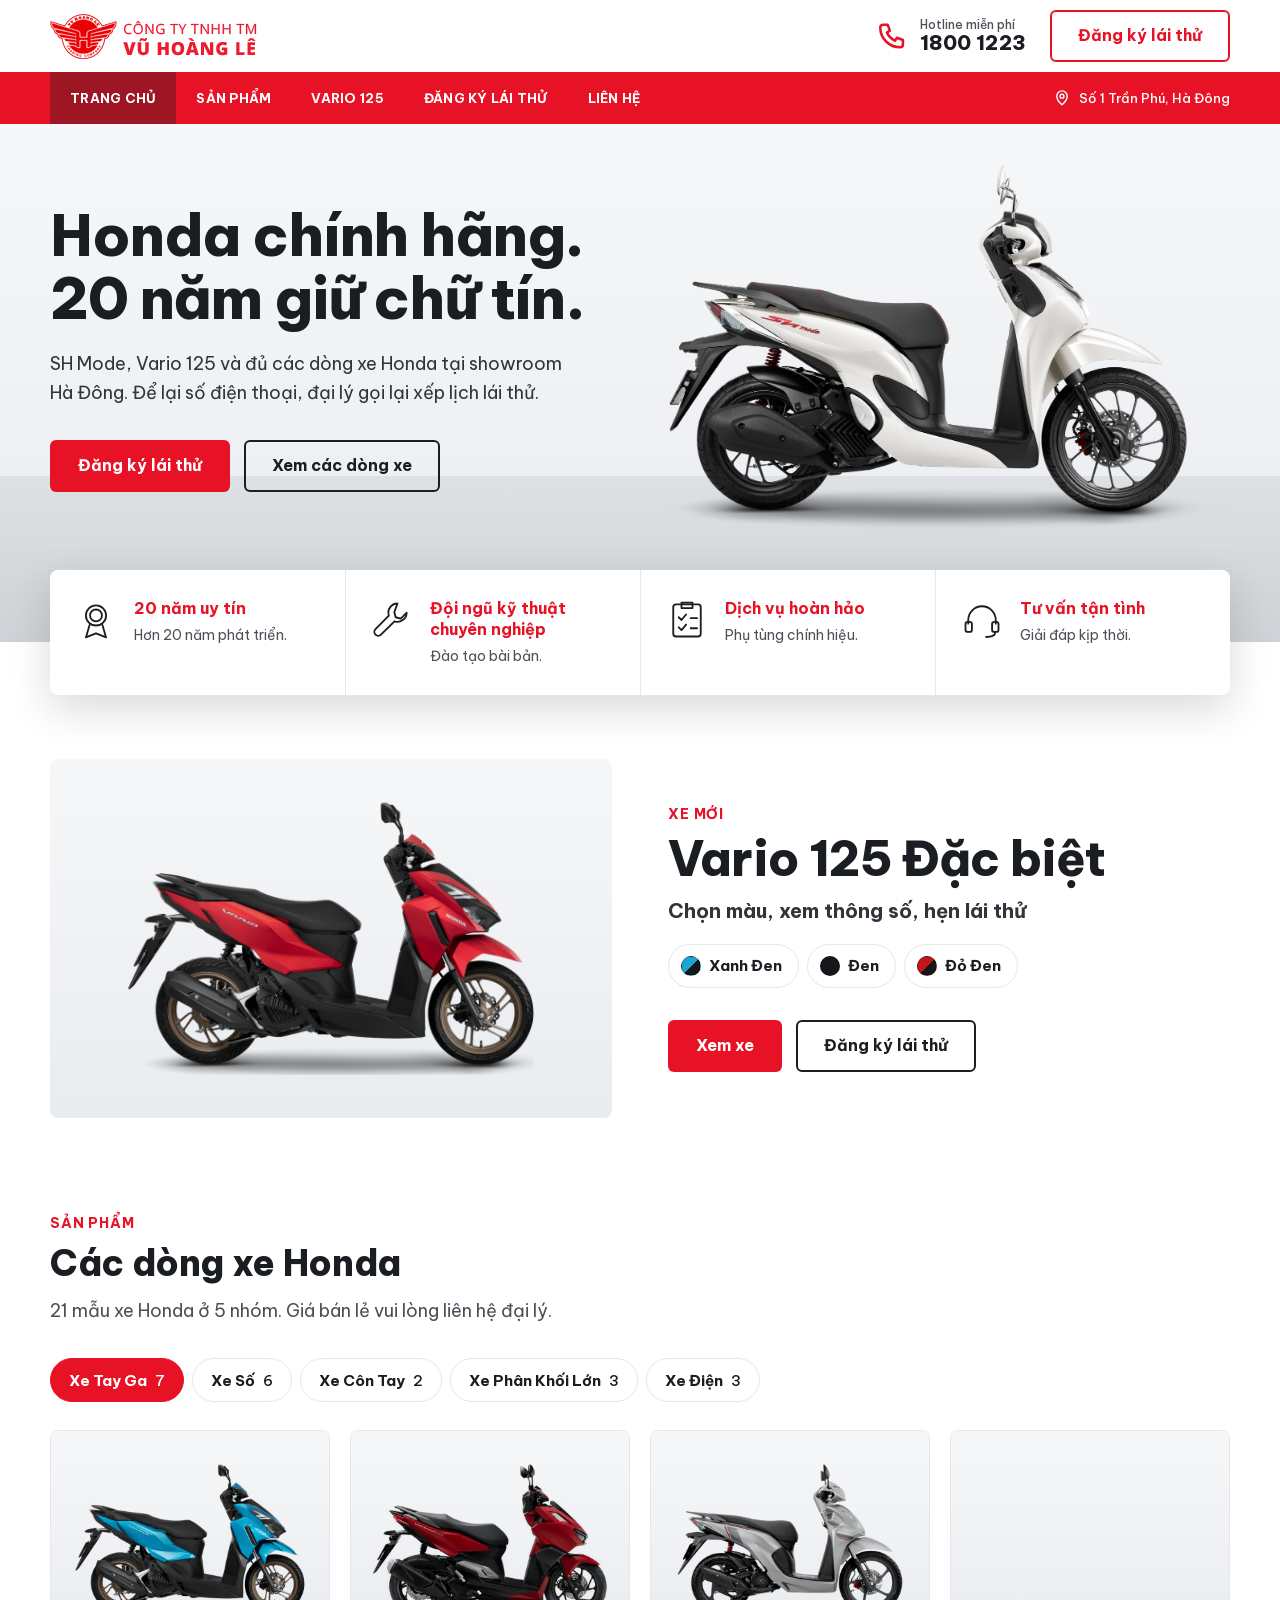
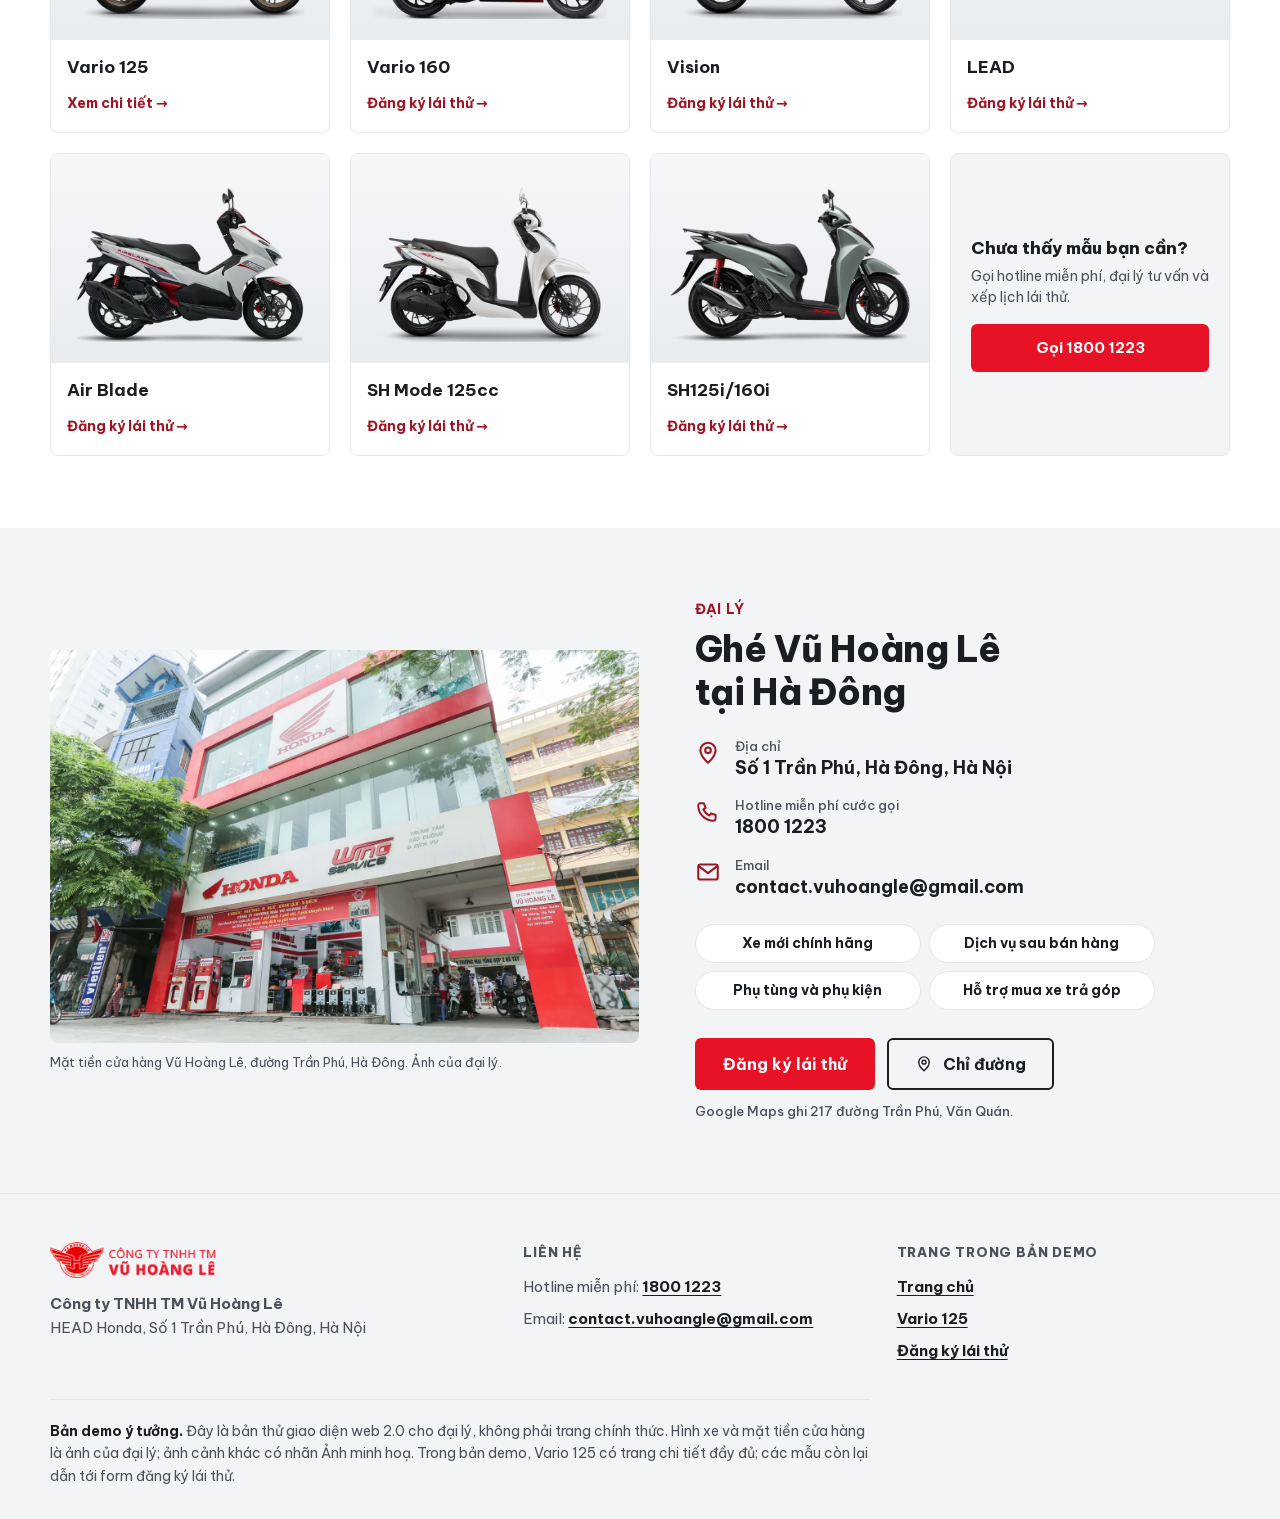
==== commit bae30cd7: "vuhoangle 2.0: sua bo gui khach theo Owl (hien trang chat Zalo va form Nhan thong tin), CSV, ngat do" ====
--- a/index.html
+++ b/index.html
@@ -27,14 +27,14 @@
   <div class="hd-top"><div class="wrap">
     <a class="logo" href="index.html"><img src="img/logo-vhl.png" width="207" height="45" alt="Công ty TNHH TM Vũ Hoàng Lê, về trang chủ"></a>
     <div class="hd-right">
-      <a class="hot" href="tel:18001223"><svg viewBox="0 0 24 24" fill="none" stroke="currentColor" stroke-width="1.8" stroke-linecap="round" stroke-linejoin="round" aria-hidden="true"><path d="M5 4h3.2l1.6 4.2-2.1 1.4a11 11 0 0 0 5.7 5.7l1.4-2.1L19 14.8V18a2 2 0 0 1-2 2A14 14 0 0 1 3 6a2 2 0 0 1 2-2z"/></svg><span><small>Hotline miễn phí</small><b>1800 1223</b></span></a>
+      <a class="hot" href="tel:18001223"><svg viewBox="0 0 24 24" fill="none" stroke="currentColor" stroke-width="1.8" stroke-linecap="round" stroke-linejoin="round" aria-hidden="true"><path d="M5 4h3.2l1.6 4.2-2.1 1.4a11 11 0 0 0 5.7 5.7l1.4-2.1L19 14.8V18a2 2 0 0 1-2 2A14 14 0 0 1 3 6a2 2 0 0 1 2-2z"/></svg><span><small>Hotline miễn&nbsp;phí</small><b>1800&nbsp;1223</b></span></a>
       <a class="btn btn-outline" href="test-ride.html">Đăng ký lái&nbsp;thử</a>
       <a class="hot-m" href="tel:18001223" aria-label="Gọi hotline 1800 1223"><svg viewBox="0 0 24 24" fill="none" stroke="currentColor" stroke-width="1.8" stroke-linecap="round" stroke-linejoin="round" aria-hidden="true"><path d="M5 4h3.2l1.6 4.2-2.1 1.4a11 11 0 0 0 5.7 5.7l1.4-2.1L19 14.8V18a2 2 0 0 1-2 2A14 14 0 0 1 3 6a2 2 0 0 1 2-2z"/></svg></a>
     </div>
   </div></div>
   <nav class="hd-nav" aria-label="Điều hướng chính"><div class="wrap">
-    <ul class="nav-d"><li><a href="index.html" aria-current="page">Trang chủ</a></li><li><a href="index.html#products">Sản phẩm</a></li><li><a href="vario-125.html">Vario&nbsp;125</a></li><li><a href="test-ride.html">Đăng ký lái&nbsp;thử</a></li><li><a href="index.html#dealer">Liên hệ</a></li></ul>
-    <details class="nav-m"><summary><svg viewBox="0 0 24 24" fill="none" stroke="currentColor" stroke-width="2.4" stroke-linecap="round" aria-hidden="true"><path d="M4 7h16M4 12h16M4 17h16"/></svg><span>Menu</span></summary><ul><li><a href="index.html" aria-current="page">Trang chủ</a></li><li><a href="index.html#products">Sản phẩm</a></li><li><a href="vario-125.html">Vario&nbsp;125</a></li><li><a href="test-ride.html">Đăng ký lái&nbsp;thử</a></li><li><a href="index.html#dealer">Liên hệ</a></li></ul></details>
+    <ul class="nav-d"><li><a href="index.html" aria-current="page">Trang&nbsp;chủ</a></li><li><a href="index.html#products">Sản phẩm</a></li><li><a href="vario-125.html">Vario&nbsp;125</a></li><li><a href="test-ride.html">Đăng ký lái&nbsp;thử</a></li><li><a href="index.html#dealer">Liên hệ</a></li></ul>
+    <details class="nav-m"><summary><svg viewBox="0 0 24 24" fill="none" stroke="currentColor" stroke-width="2.4" stroke-linecap="round" aria-hidden="true"><path d="M4 7h16M4 12h16M4 17h16"/></svg><span>Menu</span></summary><ul><li><a href="index.html" aria-current="page">Trang&nbsp;chủ</a></li><li><a href="index.html#products">Sản phẩm</a></li><li><a href="vario-125.html">Vario&nbsp;125</a></li><li><a href="test-ride.html">Đăng ký lái&nbsp;thử</a></li><li><a href="index.html#dealer">Liên hệ</a></li></ul></details>
     <span class="addr"><svg viewBox="0 0 24 24" fill="none" stroke="currentColor" stroke-width="1.9" stroke-linecap="round" stroke-linejoin="round" aria-hidden="true"><path d="M12 21s7-6.2 7-11.5A7 7 0 0 0 5 9.5C5 14.8 12 21 12 21z"/><circle cx="12" cy="9.5" r="2.6"/></svg>Số&nbsp;1 Trần&nbsp;Phú, Hà&nbsp;Đông</span>
   </div></nav>
 </header>
@@ -44,21 +44,20 @@
     <div class="wrap hero-grid">
       <div class="copy">
         <h1>Honda chính hãng.<br>20&nbsp;năm giữ chữ&nbsp;tín.</h1>
-        <p class="sub">SH Mode, Vario&nbsp;125 và đủ các dòng xe Honda tại showroom Hà&nbsp;Đông. Để lại số điện thoại, đại lý gọi lại xếp lịch lái&nbsp;thử.</p>
+        <p class="sub">SH Mode, Vario&nbsp;125 và đủ các dòng xe Honda tại showroom Hà&nbsp;Đông. Để lại số điện&nbsp;thoại, đại&nbsp;lý gọi lại xếp lịch lái&nbsp;thử.</p>
         <div class="cta"><a class="btn btn-red" href="test-ride.html">Đăng ký lái&nbsp;thử</a><a class="btn btn-ghost" href="#products">Xem các dòng xe<span class="ar"><svg viewBox="0 0 24 24" fill="none" stroke="currentColor" stroke-width="2.4" stroke-linecap="round" stroke-linejoin="round" aria-hidden="true"><path d="M4 12h15M13 6l6 6-6 6"/></svg></span></a></div>
       </div>
       <div class="stage-h"><img src="img/hero-sh-mode.webp" width="1400" height="911" alt="Honda SH Mode màu trắng, nhìn nghiêng" fetchpriority="high"></div>
     </div>
   </section>
-  <section class="usp" aria-label="Vì sao chọn Vũ Hoàng Lê"><div class="wrap"><ul><li><svg viewBox="0 0 48 48" fill="none" stroke="currentColor" stroke-width="2" stroke-linecap="round" stroke-linejoin="round" aria-hidden="true"><circle cx="24" cy="19" r="11"/><circle cx="24" cy="19" r="6.5"/><path d="M17 29.5 13 43l11-4.5L35 43l-4-13.5"/></svg><div><h3>20&nbsp;năm uy&nbsp;tín</h3><p>Hơn 20&nbsp;năm phát&nbsp;triển.</p></div></li><li><svg viewBox="0 0 48 48" fill="none" stroke="currentColor" stroke-width="2" stroke-linecap="round" stroke-linejoin="round" aria-hidden="true"><path d="M30 6a10 10 0 0 0-9.4 13.3L6 34a4.2 4.2 0 0 0 6 6l14.7-14.6A10 10 0 0 0 40 16l-6.5 6.5-5.5-1.5-1.5-5.5z"/></svg><div><h3>Đội ngũ kỹ&nbsp;thuật chuyên&nbsp;nghiệp</h3><p>Đào tạo bài bản.</p></div></li><li><svg viewBox="0 0 48 48" fill="none" stroke="currentColor" stroke-width="2" stroke-linecap="round" stroke-linejoin="round" aria-hidden="true"><rect x="9" y="7" width="30" height="35" rx="3"/><path d="M18 5h12v6H18zM15 21l3 3 5-6M15 32l3 3 5-6M28 22h7M28 33h7"/></svg><div><h3>Dịch vụ hoàn hảo</h3><p>Phụ tùng chính&nbsp;hiệu.</p></div></li><li><svg viewBox="0 0 48 48" fill="none" stroke="currentColor" stroke-width="2" stroke-linecap="round" stroke-linejoin="round" aria-hidden="true"><path d="M9 28v-4a15 15 0 0 1 30 0v4"/><rect x="6" y="26" width="7" height="11" rx="2.5"/><rect x="35" y="26" width="7" height="11" rx="2.5"/><path d="M38.5 37c0 4-4 5.5-10 5.5"/></svg><div><h3>Tư vấn tận tình</h3><p>Giải đáp kịp thời.</p></div></li></ul></div></section>
+  <section class="usp" aria-label="Vì sao chọn Vũ Hoàng Lê"><div class="wrap"><ul><li><svg viewBox="0 0 48 48" fill="none" stroke="currentColor" stroke-width="2" stroke-linecap="round" stroke-linejoin="round" aria-hidden="true"><circle cx="24" cy="19" r="11"/><circle cx="24" cy="19" r="6.5"/><path d="M17 29.5 13 43l11-4.5L35 43l-4-13.5"/></svg><div><h3>20&nbsp;năm uy&nbsp;tín</h3><p>Hơn 20&nbsp;năm phát&nbsp;triển.</p></div></li><li><svg viewBox="0 0 48 48" fill="none" stroke="currentColor" stroke-width="2" stroke-linecap="round" stroke-linejoin="round" aria-hidden="true"><path d="M30 6a10 10 0 0 0-9.4 13.3L6 34a4.2 4.2 0 0 0 6 6l14.7-14.6A10 10 0 0 0 40 16l-6.5 6.5-5.5-1.5-1.5-5.5z"/></svg><div><h3>Đội ngũ kỹ&nbsp;thuật chuyên&nbsp;nghiệp</h3><p>Đào tạo bài&nbsp;bản.</p></div></li><li><svg viewBox="0 0 48 48" fill="none" stroke="currentColor" stroke-width="2" stroke-linecap="round" stroke-linejoin="round" aria-hidden="true"><rect x="9" y="7" width="30" height="35" rx="3"/><path d="M18 5h12v6H18zM15 21l3 3 5-6M15 32l3 3 5-6M28 22h7M28 33h7"/></svg><div><h3>Dịch vụ hoàn&nbsp;hảo</h3><p>Phụ tùng chính&nbsp;hiệu.</p></div></li><li><svg viewBox="0 0 48 48" fill="none" stroke="currentColor" stroke-width="2" stroke-linecap="round" stroke-linejoin="round" aria-hidden="true"><path d="M9 28v-4a15 15 0 0 1 30 0v4"/><rect x="6" y="26" width="7" height="11" rx="2.5"/><rect x="35" y="26" width="7" height="11" rx="2.5"/><path d="M38.5 37c0 4-4 5.5-10 5.5"/></svg><div><h3>Tư&nbsp;vấn tận&nbsp;tình</h3><p>Giải đáp kịp&nbsp;thời.</p></div></li></ul></div></section>
 
   <section class="nv" aria-labelledby="feat-h">
     <div class="wrap nv-in">
       <a class="nv-img" href="vario-125.html" tabindex="-1" aria-hidden="true"><img src="img/vario/vario-125-red-black.webp" width="1000" height="640" alt="" loading="lazy" decoding="async"></a>
       <div>
         <p class="eyebrow">Xe mới</p>
-        <h2 id="feat-h">Vario&nbsp;125 Đặc&nbsp;biệt<span class="sub-h">đã về showroom Hà&nbsp;Đông</span></h2>
-        <p class="nv-lead">Chọn màu, xem thông số, hẹn lịch lái&nbsp;thử.</p>
+        <h2 id="feat-h">Vario&nbsp;125 Đặc&nbsp;biệt<span class="sub-h">Chọn màu, xem thông số, hẹn lái&nbsp;thử</span></h2>
         <div class="cols" role="group" aria-label="Chọn màu Vario 125"><a class="col-chip" href="vario-125.html?color=blue-black"><i class="dot" style="background:linear-gradient(135deg,#1fa5d4 50%,#15171a 50%)"></i>Xanh Đen</a><a class="col-chip" href="vario-125.html?color=black"><i class="dot" style="background:#15171a"></i>Đen</a><a class="col-chip" href="vario-125.html?color=red-black"><i class="dot" style="background:linear-gradient(135deg,#c4161c 50%,#15171a 50%)"></i>Đỏ Đen</a></div>
         <div class="cta nv-btns"><a class="btn btn-red" href="vario-125.html">Xem xe</a><a class="btn btn-ghost" href="test-ride.html?model=vario-125">Đăng ký lái&nbsp;thử</a></div>
       </div>
@@ -67,11 +66,11 @@
 
   <section class="sec" id="products" aria-labelledby="prod-h">
     <div class="wrap">
-      <div class="sec-head"><p class="eyebrow">Sản phẩm</p><h2 id="prod-h">Các dòng xe Honda</h2>
-      <p class="lead">21 mẫu xe Honda ở 5 nhóm. Giá bán lẻ vui lòng liên hệ đại lý.</p></div>
+      <div class="sec-head"><p class="eyebrow">Sản phẩm</p><h2 id="prod-h">Các dòng xe&nbsp;Honda</h2>
+      <p class="lead">21 mẫu xe Honda ở 5 nhóm. Giá bán lẻ vui lòng liên hệ đại&nbsp;lý.</p></div>
       <div data-catalog>
         <div class="tabbar" role="tablist" aria-label="Nhóm xe"></div>
-        <div class="grp" id="group-scooter" data-grp="scooter" data-title="Xe Tay Ga" data-n="7"><h3>Xe Tay Ga<span>7 mẫu</span></h3><ul class="cards"><li class="card"><div class="card-img"><img src="img/models/vario-125.webp" width="800" height="600" alt="Honda Vario 125" loading="lazy" decoding="async"></div><div class="card-b"><h4><a href="vario-125.html">Vario&nbsp;125</a></h4><span class="card-go" aria-hidden="true">Xem chi tiết&nbsp;→</span></div></li><li class="card"><div class="card-img"><img src="img/models/vario-160.webp" width="800" height="600" alt="Honda Vario 160" loading="lazy" decoding="async"></div><div class="card-b"><h4><a href="test-ride.html?model=vario-160">Vario&nbsp;160</a></h4><span class="card-go" aria-hidden="true">Đăng ký lái&nbsp;thử&nbsp;→</span></div></li><li class="card"><div class="card-img"><img src="img/models/vision-2026.webp" width="800" height="600" alt="Honda Vision" loading="lazy" decoding="async"></div><div class="card-b"><h4><a href="test-ride.html?model=vision-2026">Vision</a></h4><span class="card-go" aria-hidden="true">Đăng ký lái&nbsp;thử&nbsp;→</span></div></li><li class="card"><div class="card-img"><img src="img/models/lead-2026.webp" width="800" height="600" alt="Honda LEAD" loading="lazy" decoding="async"></div><div class="card-b"><h4><a href="test-ride.html?model=lead-2026">LEAD</a></h4><span class="card-go" aria-hidden="true">Đăng ký lái&nbsp;thử&nbsp;→</span></div></li><li class="card"><div class="card-img"><img src="img/models/air-blade-2026.webp" width="800" height="600" alt="Honda Air Blade" loading="lazy" decoding="async"></div><div class="card-b"><h4><a href="test-ride.html?model=air-blade-2026">Air Blade</a></h4><span class="card-go" aria-hidden="true">Đăng ký lái&nbsp;thử&nbsp;→</span></div></li><li class="card"><div class="card-img"><img src="img/models/sh-mode-125.webp" width="800" height="600" alt="Honda SH Mode 125cc" loading="lazy" decoding="async"></div><div class="card-b"><h4><a href="test-ride.html?model=sh-mode-125">SH Mode&nbsp;125cc</a></h4><span class="card-go" aria-hidden="true">Đăng ký lái&nbsp;thử&nbsp;→</span></div></li><li class="card"><div class="card-img"><img src="img/models/sh125i-160i.webp" width="800" height="600" alt="Honda SH125i/160i" loading="lazy" decoding="async"></div><div class="card-b"><h4><a href="test-ride.html?model=sh125i-160i">SH125i/160i</a></h4><span class="card-go" aria-hidden="true">Đăng ký lái&nbsp;thử&nbsp;→</span></div></li><li class="cta-card"><div class="cta-in"><div class="cta-t"><b>Chưa thấy mẫu bạn cần?</b><span>Gọi hotline miễn phí, đại lý tư vấn và xếp lịch lái&nbsp;thử.</span></div><a class="btn btn-red" href="tel:18001223">Gọi 1800 1223</a></div></li></ul></div><div class="grp" id="group-underbone" data-grp="underbone" data-title="Xe Số" data-n="6"><h3>Xe Số<span>6 mẫu</span></h3><ul class="cards"><li class="card"><div class="card-img"><img src="img/models/super-cub-c125.webp" width="800" height="600" alt="Honda Super Cub C125" loading="lazy" decoding="async"></div><div class="card-b"><h4><a href="test-ride.html?model=super-cub-c125">Super Cub C125</a></h4><span class="card-go" aria-hidden="true">Đăng ký lái&nbsp;thử&nbsp;→</span></div></li><li class="card"><div class="card-img"><img src="img/models/wave-alpha-classic.webp" width="800" height="600" alt="Honda Wave Alpha Cổ Điển" loading="lazy" decoding="async"></div><div class="card-b"><h4><a href="test-ride.html?model=wave-alpha-classic">Wave Alpha Cổ Điển</a></h4><span class="card-go" aria-hidden="true">Đăng ký lái&nbsp;thử&nbsp;→</span></div></li><li class="card"><div class="card-img"><img src="img/models/wave-alpha-110.webp" width="800" height="600" alt="Honda Wave Alpha 110cc" loading="lazy" decoding="async"></div><div class="card-b"><h4><a href="test-ride.html?model=wave-alpha-110">Wave Alpha 110cc</a></h4><span class="card-go" aria-hidden="true">Đăng ký lái&nbsp;thử&nbsp;→</span></div></li><li class="card"><div class="card-img"><img src="img/models/wave-rsx-fi.webp" width="800" height="600" alt="Honda Wave RSX FI" loading="lazy" decoding="async"></div><div class="card-b"><h4><a href="test-ride.html?model=wave-rsx-fi">Wave RSX FI</a></h4><span class="card-go" aria-hidden="true">Đăng ký lái&nbsp;thử&nbsp;→</span></div></li><li class="card"><div class="card-img"><img src="img/models/blade-110.webp" width="800" height="600" alt="Honda Blade 110cc" loading="lazy" decoding="async"></div><div class="card-b"><h4><a href="test-ride.html?model=blade-110">Blade 110cc</a></h4><span class="card-go" aria-hidden="true">Đăng ký lái&nbsp;thử&nbsp;→</span></div></li><li class="card"><div class="card-img"><img src="img/models/future-125.webp" width="800" height="600" alt="Honda Future 125cc" loading="lazy" decoding="async"></div><div class="card-b"><h4><a href="test-ride.html?model=future-125">Future 125cc</a></h4><span class="card-go" aria-hidden="true">Đăng ký lái&nbsp;thử&nbsp;→</span></div></li><li class="cta-card"><div class="cta-in"><div class="cta-t"><b>Chưa thấy mẫu bạn cần?</b><span>Gọi hotline miễn phí, đại lý tư vấn và xếp lịch lái&nbsp;thử.</span></div><a class="btn btn-red" href="tel:18001223">Gọi 1800 1223</a></div></li></ul></div><div class="grp" id="group-sport" data-grp="sport" data-title="Xe Côn Tay" data-n="2"><h3>Xe Côn Tay<span>2 mẫu</span></h3><ul class="cards"><li class="card"><div class="card-img"><img src="img/models/cbr150r.webp" width="800" height="600" alt="Honda CBR150R" loading="lazy" decoding="async"></div><div class="card-b"><h4><a href="test-ride.html?model=cbr150r">CBR150R</a></h4><span class="card-go" aria-hidden="true">Đăng ký lái&nbsp;thử&nbsp;→</span></div></li><li class="card"><div class="card-img"><img src="img/models/winner-r-150.webp" width="800" height="600" alt="Honda Winner R 150cc" loading="lazy" decoding="async"></div><div class="card-b"><h4><a href="test-ride.html?model=winner-r-150">Winner R 150cc</a></h4><span class="card-go" aria-hidden="true">Đăng ký lái&nbsp;thử&nbsp;→</span></div></li><li class="cta-card"><div class="cta-in"><div class="cta-t"><b>Chưa thấy mẫu bạn cần?</b><span>Gọi hotline miễn phí, đại lý tư vấn và xếp lịch lái&nbsp;thử.</span></div><a class="btn btn-red" href="tel:18001223">Gọi 1800 1223</a></div></li></ul></div><div class="grp" id="group-big-bike" data-grp="big-bike" data-title="Xe Phân Khối Lớn" data-n="3"><h3>Xe Phân Khối Lớn<span>3 mẫu</span></h3><ul class="cards"><li class="card"><div class="card-img"><img src="img/models/cb350-hness.webp" width="800" height="600" alt="Honda CB350 H&#x27;ness" loading="lazy" decoding="async"></div><div class="card-b"><h4><a href="test-ride.html?model=cb350-hness">CB350 H&#x27;ness</a></h4><span class="card-go" aria-hidden="true">Đăng ký lái&nbsp;thử&nbsp;→</span></div></li><li class="card"><div class="card-img"><img src="img/models/adv350.webp" width="800" height="600" alt="Honda ADV350" loading="lazy" decoding="async"></div><div class="card-b"><h4><a href="test-ride.html?model=adv350">ADV350</a></h4><span class="card-go" aria-hidden="true">Đăng ký lái&nbsp;thử&nbsp;→</span></div></li><li class="card"><div class="card-img"><img src="img/models/sh350.webp" width="800" height="600" alt="Honda SH350" loading="lazy" decoding="async"></div><div class="card-b"><h4><a href="test-ride.html?model=sh350">SH350</a></h4><span class="card-go" aria-hidden="true">Đăng ký lái&nbsp;thử&nbsp;→</span></div></li><li class="cta-card"><div class="cta-in"><div class="cta-t"><b>Chưa thấy mẫu bạn cần?</b><span>Gọi hotline miễn phí, đại lý tư vấn và xếp lịch lái&nbsp;thử.</span></div><a class="btn btn-red" href="tel:18001223">Gọi 1800 1223</a></div></li></ul></div><div class="grp" id="group-electric" data-grp="electric" data-title="Xe Điện" data-n="3"><h3>Xe Điện<span>3 mẫu</span></h3><ul class="cards"><li class="card"><div class="card-img"><img src="img/models/uc3.webp" width="800" height="600" alt="Honda UC3" loading="lazy" decoding="async"></div><div class="card-b"><h4><a href="test-ride.html?model=uc3">UC3</a></h4><span class="card-go" aria-hidden="true">Đăng ký lái&nbsp;thử&nbsp;→</span></div></li><li class="card"><div class="card-img"><img src="img/models/cuv-e.webp" width="800" height="600" alt="Honda CUV e" loading="lazy" decoding="async"></div><div class="card-b"><h4><a href="test-ride.html?model=cuv-e">CUV e</a></h4><span class="card-go" aria-hidden="true">Đăng ký lái&nbsp;thử&nbsp;→</span></div></li><li class="card"><div class="card-img"><img src="img/models/icon-e.webp" width="800" height="600" alt="Honda ICON e" loading="lazy" decoding="async"></div><div class="card-b"><h4><a href="test-ride.html?model=icon-e">ICON e</a></h4><span class="card-go" aria-hidden="true">Đăng ký lái&nbsp;thử&nbsp;→</span></div></li><li class="cta-card"><div class="cta-in"><div class="cta-t"><b>Chưa thấy mẫu bạn cần?</b><span>Gọi hotline miễn phí, đại lý tư vấn và xếp lịch lái&nbsp;thử.</span></div><a class="btn btn-red" href="tel:18001223">Gọi 1800 1223</a></div></li></ul></div>
+        <div class="grp" id="group-scooter" data-grp="scooter" data-title="Xe Tay Ga" data-n="7"><h3>Xe Tay Ga<span>7 mẫu</span></h3><ul class="cards"><li class="card"><div class="card-img"><img src="img/models/vario-125.webp" width="800" height="600" alt="Honda Vario 125" loading="lazy" decoding="async"></div><div class="card-b"><h4><a href="vario-125.html">Vario&nbsp;125</a></h4><span class="card-go" aria-hidden="true">Xem chi tiết&nbsp;→</span></div></li><li class="card"><div class="card-img"><img src="img/models/vario-160.webp" width="800" height="600" alt="Honda Vario 160" loading="lazy" decoding="async"></div><div class="card-b"><h4><a href="test-ride.html?model=vario-160">Vario&nbsp;160</a></h4><span class="card-go" aria-hidden="true">Đăng ký lái&nbsp;thử&nbsp;→</span></div></li><li class="card"><div class="card-img"><img src="img/models/vision-2026.webp" width="800" height="600" alt="Honda Vision" loading="lazy" decoding="async"></div><div class="card-b"><h4><a href="test-ride.html?model=vision-2026">Vision</a></h4><span class="card-go" aria-hidden="true">Đăng ký lái&nbsp;thử&nbsp;→</span></div></li><li class="card"><div class="card-img"><img src="img/models/lead-2026.webp" width="800" height="600" alt="Honda LEAD" loading="lazy" decoding="async"></div><div class="card-b"><h4><a href="test-ride.html?model=lead-2026">LEAD</a></h4><span class="card-go" aria-hidden="true">Đăng ký lái&nbsp;thử&nbsp;→</span></div></li><li class="card"><div class="card-img"><img src="img/models/air-blade-2026.webp" width="800" height="600" alt="Honda Air Blade" loading="lazy" decoding="async"></div><div class="card-b"><h4><a href="test-ride.html?model=air-blade-2026">Air Blade</a></h4><span class="card-go" aria-hidden="true">Đăng ký lái&nbsp;thử&nbsp;→</span></div></li><li class="card"><div class="card-img"><img src="img/models/sh-mode-125.webp" width="800" height="600" alt="Honda SH Mode 125cc" loading="lazy" decoding="async"></div><div class="card-b"><h4><a href="test-ride.html?model=sh-mode-125">SH Mode&nbsp;125cc</a></h4><span class="card-go" aria-hidden="true">Đăng ký lái&nbsp;thử&nbsp;→</span></div></li><li class="card"><div class="card-img"><img src="img/models/sh125i-160i.webp" width="800" height="600" alt="Honda SH125i/160i" loading="lazy" decoding="async"></div><div class="card-b"><h4><a href="test-ride.html?model=sh125i-160i">SH125i/160i</a></h4><span class="card-go" aria-hidden="true">Đăng ký lái&nbsp;thử&nbsp;→</span></div></li><li class="cta-card"><div class="cta-in"><div class="cta-t"><b>Chưa thấy mẫu bạn&nbsp;cần?</b><span>Gọi hotline miễn phí, đại&nbsp;lý tư&nbsp;vấn và xếp lịch lái&nbsp;thử.</span></div><a class="btn btn-red" href="tel:18001223">Gọi 1800&nbsp;1223</a></div></li></ul></div><div class="grp" id="group-underbone" data-grp="underbone" data-title="Xe Số" data-n="6"><h3>Xe Số<span>6 mẫu</span></h3><ul class="cards"><li class="card"><div class="card-img"><img src="img/models/super-cub-c125.webp" width="800" height="600" alt="Honda Super Cub C125" loading="lazy" decoding="async"></div><div class="card-b"><h4><a href="test-ride.html?model=super-cub-c125">Super Cub C125</a></h4><span class="card-go" aria-hidden="true">Đăng ký lái&nbsp;thử&nbsp;→</span></div></li><li class="card"><div class="card-img"><img src="img/models/wave-alpha-classic.webp" width="800" height="600" alt="Honda Wave Alpha Cổ Điển" loading="lazy" decoding="async"></div><div class="card-b"><h4><a href="test-ride.html?model=wave-alpha-classic">Wave Alpha Cổ Điển</a></h4><span class="card-go" aria-hidden="true">Đăng ký lái&nbsp;thử&nbsp;→</span></div></li><li class="card"><div class="card-img"><img src="img/models/wave-alpha-110.webp" width="800" height="600" alt="Honda Wave Alpha 110cc" loading="lazy" decoding="async"></div><div class="card-b"><h4><a href="test-ride.html?model=wave-alpha-110">Wave Alpha 110cc</a></h4><span class="card-go" aria-hidden="true">Đăng ký lái&nbsp;thử&nbsp;→</span></div></li><li class="card"><div class="card-img"><img src="img/models/wave-rsx-fi.webp" width="800" height="600" alt="Honda Wave RSX FI" loading="lazy" decoding="async"></div><div class="card-b"><h4><a href="test-ride.html?model=wave-rsx-fi">Wave RSX FI</a></h4><span class="card-go" aria-hidden="true">Đăng ký lái&nbsp;thử&nbsp;→</span></div></li><li class="card"><div class="card-img"><img src="img/models/blade-110.webp" width="800" height="600" alt="Honda Blade 110cc" loading="lazy" decoding="async"></div><div class="card-b"><h4><a href="test-ride.html?model=blade-110">Blade 110cc</a></h4><span class="card-go" aria-hidden="true">Đăng ký lái&nbsp;thử&nbsp;→</span></div></li><li class="card"><div class="card-img"><img src="img/models/future-125.webp" width="800" height="600" alt="Honda Future 125cc" loading="lazy" decoding="async"></div><div class="card-b"><h4><a href="test-ride.html?model=future-125">Future 125cc</a></h4><span class="card-go" aria-hidden="true">Đăng ký lái&nbsp;thử&nbsp;→</span></div></li><li class="cta-card"><div class="cta-in"><div class="cta-t"><b>Chưa thấy mẫu bạn&nbsp;cần?</b><span>Gọi hotline miễn phí, đại&nbsp;lý tư&nbsp;vấn và xếp lịch lái&nbsp;thử.</span></div><a class="btn btn-red" href="tel:18001223">Gọi 1800&nbsp;1223</a></div></li></ul></div><div class="grp" id="group-sport" data-grp="sport" data-title="Xe Côn Tay" data-n="2"><h3>Xe Côn Tay<span>2 mẫu</span></h3><ul class="cards"><li class="card"><div class="card-img"><img src="img/models/cbr150r.webp" width="800" height="600" alt="Honda CBR150R" loading="lazy" decoding="async"></div><div class="card-b"><h4><a href="test-ride.html?model=cbr150r">CBR150R</a></h4><span class="card-go" aria-hidden="true">Đăng ký lái&nbsp;thử&nbsp;→</span></div></li><li class="card"><div class="card-img"><img src="img/models/winner-r-150.webp" width="800" height="600" alt="Honda Winner R 150cc" loading="lazy" decoding="async"></div><div class="card-b"><h4><a href="test-ride.html?model=winner-r-150">Winner R 150cc</a></h4><span class="card-go" aria-hidden="true">Đăng ký lái&nbsp;thử&nbsp;→</span></div></li><li class="cta-card"><div class="cta-in"><div class="cta-t"><b>Chưa thấy mẫu bạn&nbsp;cần?</b><span>Gọi hotline miễn phí, đại&nbsp;lý tư&nbsp;vấn và xếp lịch lái&nbsp;thử.</span></div><a class="btn btn-red" href="tel:18001223">Gọi 1800&nbsp;1223</a></div></li></ul></div><div class="grp" id="group-big-bike" data-grp="big-bike" data-title="Xe Phân Khối Lớn" data-n="3"><h3>Xe Phân Khối Lớn<span>3 mẫu</span></h3><ul class="cards"><li class="card"><div class="card-img"><img src="img/models/cb350-hness.webp" width="800" height="600" alt="Honda CB350 H&#x27;ness" loading="lazy" decoding="async"></div><div class="card-b"><h4><a href="test-ride.html?model=cb350-hness">CB350 H&#x27;ness</a></h4><span class="card-go" aria-hidden="true">Đăng ký lái&nbsp;thử&nbsp;→</span></div></li><li class="card"><div class="card-img"><img src="img/models/adv350.webp" width="800" height="600" alt="Honda ADV350" loading="lazy" decoding="async"></div><div class="card-b"><h4><a href="test-ride.html?model=adv350">ADV350</a></h4><span class="card-go" aria-hidden="true">Đăng ký lái&nbsp;thử&nbsp;→</span></div></li><li class="card"><div class="card-img"><img src="img/models/sh350.webp" width="800" height="600" alt="Honda SH350" loading="lazy" decoding="async"></div><div class="card-b"><h4><a href="test-ride.html?model=sh350">SH350</a></h4><span class="card-go" aria-hidden="true">Đăng ký lái&nbsp;thử&nbsp;→</span></div></li><li class="cta-card"><div class="cta-in"><div class="cta-t"><b>Chưa thấy mẫu bạn&nbsp;cần?</b><span>Gọi hotline miễn phí, đại&nbsp;lý tư&nbsp;vấn và xếp lịch lái&nbsp;thử.</span></div><a class="btn btn-red" href="tel:18001223">Gọi 1800&nbsp;1223</a></div></li></ul></div><div class="grp" id="group-electric" data-grp="electric" data-title="Xe Điện" data-n="3"><h3>Xe Điện<span>3 mẫu</span></h3><ul class="cards"><li class="card"><div class="card-img"><img src="img/models/uc3.webp" width="800" height="600" alt="Honda UC3" loading="lazy" decoding="async"></div><div class="card-b"><h4><a href="test-ride.html?model=uc3">UC3</a></h4><span class="card-go" aria-hidden="true">Đăng ký lái&nbsp;thử&nbsp;→</span></div></li><li class="card"><div class="card-img"><img src="img/models/cuv-e.webp" width="800" height="600" alt="Honda CUV e" loading="lazy" decoding="async"></div><div class="card-b"><h4><a href="test-ride.html?model=cuv-e">CUV e</a></h4><span class="card-go" aria-hidden="true">Đăng ký lái&nbsp;thử&nbsp;→</span></div></li><li class="card"><div class="card-img"><img src="img/models/icon-e.webp" width="800" height="600" alt="Honda ICON e" loading="lazy" decoding="async"></div><div class="card-b"><h4><a href="test-ride.html?model=icon-e">ICON e</a></h4><span class="card-go" aria-hidden="true">Đăng ký lái&nbsp;thử&nbsp;→</span></div></li><li class="cta-card"><div class="cta-in"><div class="cta-t"><b>Chưa thấy mẫu bạn&nbsp;cần?</b><span>Gọi hotline miễn phí, đại&nbsp;lý tư&nbsp;vấn và xếp lịch lái&nbsp;thử.</span></div><a class="btn btn-red" href="tel:18001223">Gọi 1800&nbsp;1223</a></div></li></ul></div>
       </div>
     </div>
   </section>
@@ -79,16 +78,16 @@
   <section class="sec soft" id="dealer" aria-labelledby="deal-h">
     <div class="wrap dl-in">
       <figure class="dl-fig"><div class="fig dl-img"><img src="img/dealer-front.webp" width="1440" height="960" alt="Mặt tiền cửa hàng Honda Vũ Hoàng Lê trên đường Trần Phú, Hà Đông: tòa nhà đỏ trắng ba tầng, biển Honda và Wing Service" loading="lazy" decoding="async"></div>
-        <figcaption>Mặt tiền cửa hàng Vũ&nbsp;Hoàng&nbsp;Lê, đường Trần&nbsp;Phú, Hà&nbsp;Đông. Ảnh của đại lý.</figcaption></figure>
+        <figcaption>Mặt tiền cửa hàng Vũ&nbsp;Hoàng&nbsp;Lê, đường Trần&nbsp;Phú, Hà&nbsp;Đông. Ảnh của đại&nbsp;lý.</figcaption></figure>
       <div class="dl-card">
-        <p class="eyebrow">Đại lý</p>
+        <p class="eyebrow">Đại&nbsp;lý</p>
         <h2 id="deal-h"><span class="ln">Ghé Vũ&nbsp;Hoàng&nbsp;Lê</span> <span class="ln">tại Hà&nbsp;Đông</span></h2>
         <ul class="info">
           <li><svg viewBox="0 0 24 24" fill="none" stroke="currentColor" stroke-width="1.9" stroke-linecap="round" stroke-linejoin="round" aria-hidden="true"><path d="M12 21s7-6.2 7-11.5A7 7 0 0 0 5 9.5C5 14.8 12 21 12 21z"/><circle cx="12" cy="9.5" r="2.6"/></svg><div><small>Địa chỉ</small><b>Số&nbsp;1 Trần&nbsp;Phú, Hà&nbsp;Đông, Hà&nbsp;Nội</b></div></li>
-          <li><svg viewBox="0 0 24 24" fill="none" stroke="currentColor" stroke-width="1.8" stroke-linecap="round" stroke-linejoin="round" aria-hidden="true"><path d="M5 4h3.2l1.6 4.2-2.1 1.4a11 11 0 0 0 5.7 5.7l1.4-2.1L19 14.8V18a2 2 0 0 1-2 2A14 14 0 0 1 3 6a2 2 0 0 1 2-2z"/></svg><div><small>Hotline miễn phí cước gọi</small><a href="tel:18001223">1800 1223</a></div></li>
+          <li><svg viewBox="0 0 24 24" fill="none" stroke="currentColor" stroke-width="1.8" stroke-linecap="round" stroke-linejoin="round" aria-hidden="true"><path d="M5 4h3.2l1.6 4.2-2.1 1.4a11 11 0 0 0 5.7 5.7l1.4-2.1L19 14.8V18a2 2 0 0 1-2 2A14 14 0 0 1 3 6a2 2 0 0 1 2-2z"/></svg><div><small>Hotline miễn phí cước&nbsp;gọi</small><a href="tel:18001223">1800&nbsp;1223</a></div></li>
           <li><svg viewBox="0 0 24 24" fill="none" stroke="currentColor" stroke-width="1.9" stroke-linecap="round" stroke-linejoin="round" aria-hidden="true"><rect x="3" y="5" width="18" height="14" rx="2"/><path d="m4 7 8 6 8-6"/></svg><div><small>Email</small><a class="mail" href="mailto:contact.vuhoangle@gmail.com">contact.vuhoangle@<wbr>gmail.com</a></div></li>
         </ul>
-        <ul class="svc" aria-label="Dịch vụ tại đại lý"><li>Xe mới chính hãng</li><li>Dịch vụ sau bán hàng</li><li>Phụ tùng và phụ kiện</li><li>Hỗ trợ mua xe trả góp</li></ul>
+        <ul class="svc" aria-label="Dịch vụ tại đại lý"><li>Xe mới chính&nbsp;hãng</li><li>Dịch vụ sau bán&nbsp;hàng</li><li>Phụ tùng và phụ&nbsp;kiện</li><li>Hỗ trợ mua xe trả&nbsp;góp</li></ul>
         <div class="dl-cta"><a class="btn btn-red" href="test-ride.html">Đăng ký lái&nbsp;thử</a><a class="btn btn-ghost" href="https://www.google.com/maps/dir/?api=1&destination=20.9756505,105.7820764" target="_blank" rel="noopener"><svg viewBox="0 0 24 24" fill="none" stroke="currentColor" stroke-width="1.9" stroke-linecap="round" stroke-linejoin="round" aria-hidden="true"><path d="M12 21s7-6.2 7-11.5A7 7 0 0 0 5 9.5C5 14.8 12 21 12 21z"/><circle cx="12" cy="9.5" r="2.6"/></svg>Chỉ đường</a></div>
         <p class="map-note">Google Maps ghi 217 đường Trần&nbsp;Phú, Văn&nbsp;Quán.</p>
       </div>
@@ -98,10 +97,10 @@
 <footer class="ft"><div class="wrap">
   <div class="ft-grid">
     <div><img src="img/logo-vhl.png" width="166" height="36" alt="Vũ Hoàng Lê" loading="lazy"><p class="ft-name">Công ty TNHH TM Vũ&nbsp;Hoàng&nbsp;Lê</p><p>HEAD Honda, Số&nbsp;1 Trần&nbsp;Phú, Hà&nbsp;Đông, Hà&nbsp;Nội</p></div>
-    <div><p class="ft-h">Liên hệ</p><ul><li>Hotline miễn phí: <a href="tel:18001223">1800 1223</a></li><li>Email: <a href="mailto:contact.vuhoangle@gmail.com">contact.vuhoangle@<wbr>gmail.com</a></li></ul></div>
-    <div><p class="ft-h">Trang trong bản demo</p><ul><li><a href="index.html">Trang chủ</a></li><li><a href="vario-125.html">Vario&nbsp;125</a></li><li><a href="test-ride.html">Đăng ký lái&nbsp;thử</a></li></ul></div>
+    <div><p class="ft-h">Liên hệ</p><ul><li>Hotline miễn phí: <a href="tel:18001223">1800&nbsp;1223</a></li><li>Email: <a href="mailto:contact.vuhoangle@gmail.com">contact.vuhoangle@<wbr>gmail.com</a></li></ul></div>
+    <div><p class="ft-h">Trang trong bản&nbsp;demo</p><ul><li><a href="index.html">Trang&nbsp;chủ</a></li><li><a href="vario-125.html">Vario&nbsp;125</a></li><li><a href="test-ride.html">Đăng ký lái&nbsp;thử</a></li></ul></div>
   </div>
-  <p class="ft-demo"><b>Bản demo ý tưởng.</b> Đây là bản thử giao diện web 2.0 cho đại lý, không phải trang chính thức. Hình xe và mặt tiền cửa hàng là ảnh của đại lý; ảnh cảnh khác có nhãn Ảnh minh hoạ. Trong bản demo, Vario&nbsp;125 có trang chi tiết đầy đủ; các mẫu còn lại dẫn tới form đăng ký lái&nbsp;thử.</p>
+  <p class="ft-demo"><b>Bản demo ý&nbsp;tưởng.</b> Đây là bản thử giao diện web 2.0 cho đại&nbsp;lý, không phải trang chính thức. Hình xe và mặt tiền cửa hàng là ảnh của đại&nbsp;lý; ảnh cảnh khác có nhãn Ảnh minh hoạ. Trong bản demo, Vario&nbsp;125 có trang chi tiết đầy đủ; các mẫu còn lại dẫn tới form đăng ký lái&nbsp;thử.</p>
 </div></footer>
 <script src="site.js" defer></script>
 </body></html>
--- a/site.css
+++ b/site.css
@@ -32,7 +32,7 @@
 .skip:focus{top:12px}
 .wrap{width:100%;max-width:1220px;margin:0 auto;padding-left:20px;padding-right:20px}
 h1,h2,h3{text-wrap-style:balance}
-.sub,.lead,.nv-lead,.desc,.benefit,.usp p,.map-note,.cta-t span{text-wrap-style:pretty}
+.sub,.lead,.desc,.benefit,.usp p,.map-note,.cta-t span,.doc p,.doc li{text-wrap-style:pretty}
 .nw{white-space:nowrap}
 
 .btn{display:inline-flex;align-items:center;justify-content:center;gap:10px;min-height:52px;padding:0 26px;border-radius:var(--r-btn);font-family:inherit;font-weight:700;font-size:16px;line-height:1.2;border:2px solid transparent;white-space:nowrap;cursor:pointer;text-align:center;background:none;color:inherit}
@@ -137,7 +137,6 @@
 .nv-img img{width:100%;height:100%;object-fit:contain;mix-blend-mode:multiply}
 .nv h2{margin-top:8px;font-size:48px;line-height:1.08;font-weight:800;letter-spacing:-.02em}
 .nv .sub-h{display:block;margin-top:12px;font-size:20px;line-height:1.35;font-weight:700;letter-spacing:0;color:var(--ink-2)}
-.nv .nv-lead{margin-top:16px;font-size:18px;line-height:1.6;color:var(--muted);max-width:480px}
 .cols{display:flex;gap:8px;flex-wrap:wrap;margin-top:20px}
 .col-chip{display:inline-flex;align-items:center;gap:8px;min-height:44px;padding:0 16px 0 12px;border:1.5px solid var(--line);border-radius:999px;font-size:15px;font-weight:600;background:#fff}
 .col-chip:hover{border-color:var(--ink)}
@@ -241,7 +240,7 @@
   .nv .sub-h{font-size:18px;margin-top:8px}
   .nv-img{padding:18px 16px}
   .dl-card h2,.sec-head h2,.h2{font-size:26px}
-  .nv .nv-lead,.sec-head .lead{font-size:16px}
+  .sec-head .lead{font-size:16px}
   .dl-cta .btn,.nv-btns .btn{width:100%}
   .svc li{font-size:13px;padding:9px 8px}
 }
@@ -459,12 +458,17 @@
 .pr-bar .wrap{display:flex;gap:0;overflow-x:auto;scrollbar-width:none}
 .pr-bar a{flex:none;display:flex;align-items:center;height:48px;padding:0 20px;color:#fff;font-size:13px;font-weight:700;text-transform:uppercase;letter-spacing:.02em;white-space:nowrap}
 .pr-bar a:hover{background:rgba(0,0,0,.16)}
+[data-fade]{--fl:0px;--fr:0px}
+[data-fade].more{--fr:32px}
+[data-fade].less{--fl:32px}
+[data-fade].more,[data-fade].less{-webkit-mask-image:linear-gradient(90deg,transparent 0,#000 var(--fl),#000 calc(100% - var(--fr)),transparent 100%);mask-image:linear-gradient(90deg,transparent 0,#000 var(--fl),#000 calc(100% - var(--fr)),transparent 100%)}
 .pr-hero{background:linear-gradient(180deg,#f6f7f9 0%,#e9ecef 100%);padding:56px 0 48px;border-bottom:1px solid var(--line)}
 .pr-hero h1{margin-top:12px;font-size:48px;line-height:1.12;font-weight:800;letter-spacing:-.02em;max-width:820px}
 .pr-hero .lead{margin-top:16px;font-size:19px;color:var(--ink-2);max-width:700px}
 .pr-meta{margin-top:20px;font-size:14px;color:var(--muted)}
 .pr-hero .acts{margin-top:28px}
-.doc{max-width:860px}
+.doc{max-width:1220px}
+.doc .sec,.doc .contact{max-width:860px}
 .doc .sec{padding:56px 0 0}
 .doc h2{font-size:30px;line-height:1.2;font-weight:800;letter-spacing:-.01em}
 .doc h3{font-size:20px;line-height:1.3;font-weight:800}
@@ -530,6 +534,7 @@
   .pr-meta{margin-top:8px;font-size:12px}
   .wrap{max-width:none;padding-left:0;padding-right:0}
   .doc{max-width:none}
+  .doc .sec,.doc .contact{max-width:none}
   .doc .sec{padding:18px 0 0}
   .doc h2{font-size:20px}
   .doc h3{font-size:15px}
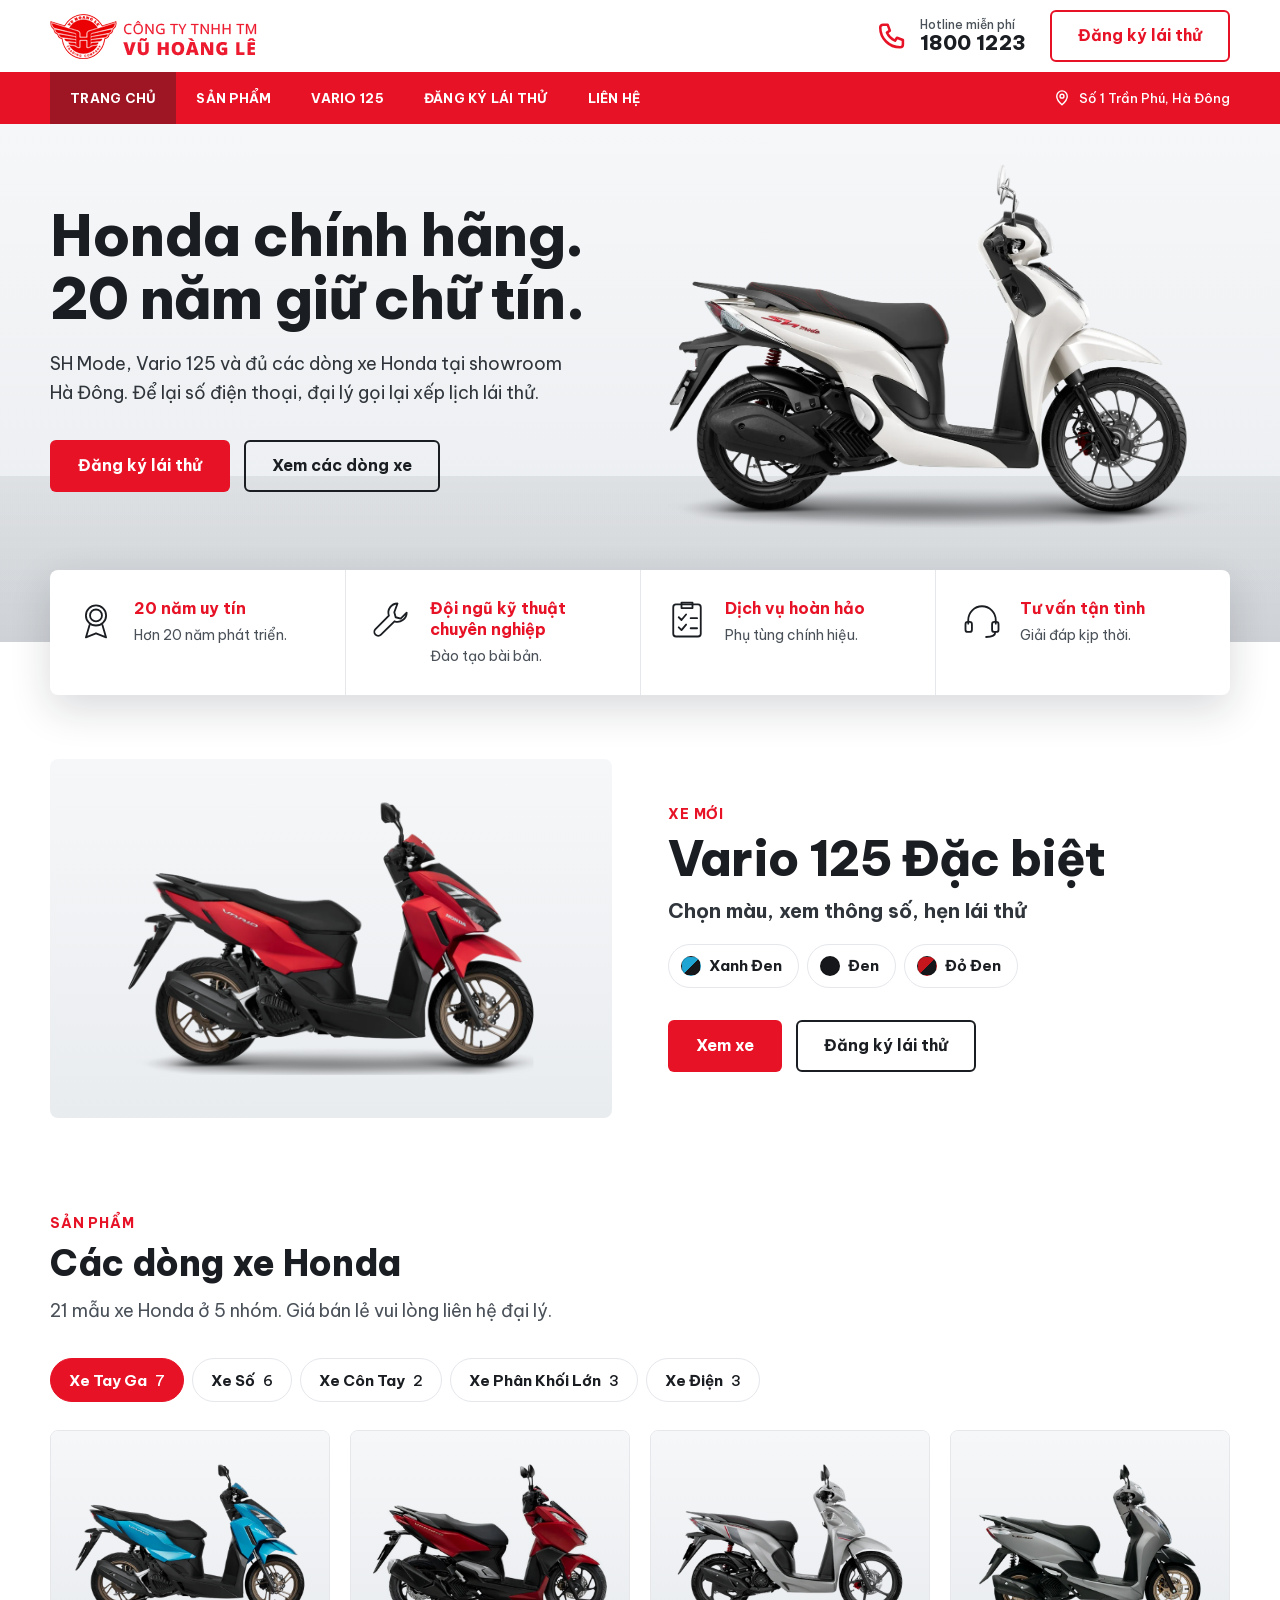
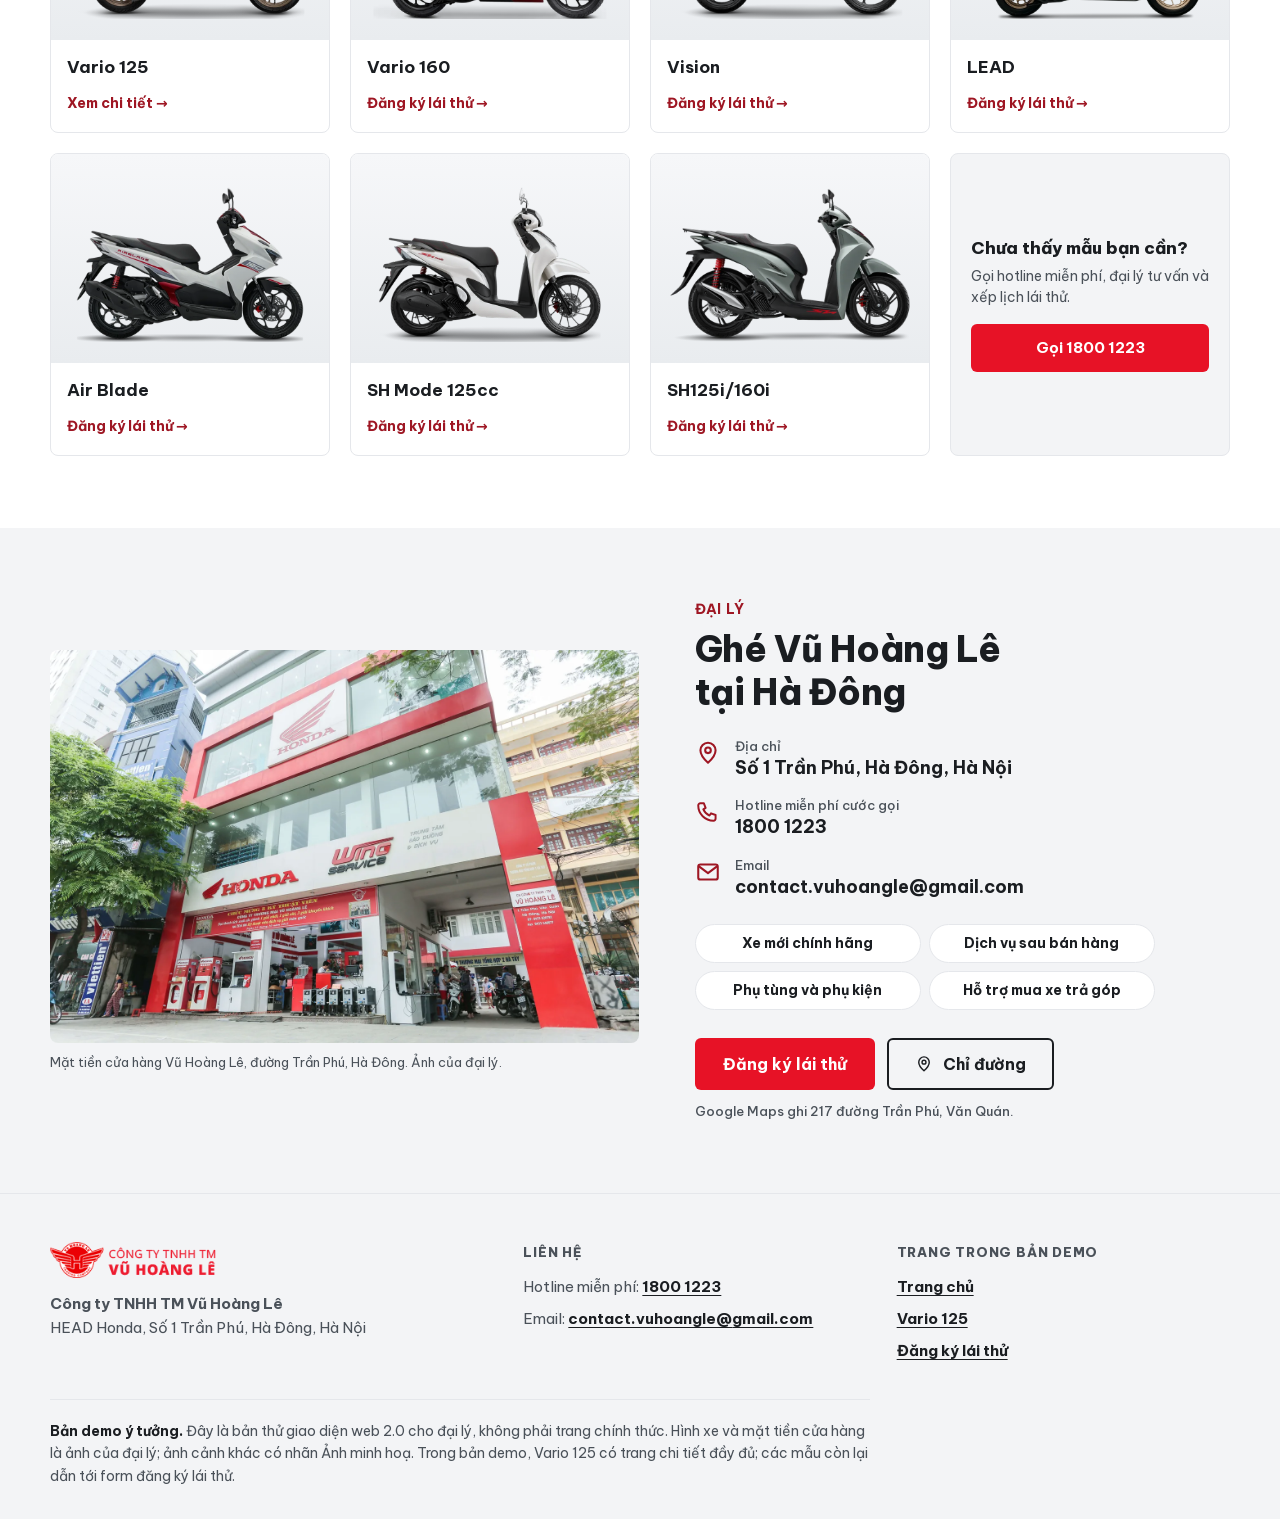
==== commit 859d73bc: "Copy and layout fixes Co-Authored-By: Claude Sonnet 5.5 <noreply@anthropic.com> Claude-Session: http" ====
--- a/index.html
+++ b/index.html
@@ -35,7 +35,7 @@
   <nav class="hd-nav" aria-label="Điều hướng chính"><div class="wrap">
     <ul class="nav-d"><li><a href="index.html" aria-current="page">Trang&nbsp;chủ</a></li><li><a href="index.html#products">Sản phẩm</a></li><li><a href="vario-125.html">Vario&nbsp;125</a></li><li><a href="test-ride.html">Đăng ký lái&nbsp;thử</a></li><li><a href="index.html#dealer">Liên hệ</a></li></ul>
     <details class="nav-m"><summary><svg viewBox="0 0 24 24" fill="none" stroke="currentColor" stroke-width="2.4" stroke-linecap="round" aria-hidden="true"><path d="M4 7h16M4 12h16M4 17h16"/></svg><span>Menu</span></summary><ul><li><a href="index.html" aria-current="page">Trang&nbsp;chủ</a></li><li><a href="index.html#products">Sản phẩm</a></li><li><a href="vario-125.html">Vario&nbsp;125</a></li><li><a href="test-ride.html">Đăng ký lái&nbsp;thử</a></li><li><a href="index.html#dealer">Liên hệ</a></li></ul></details>
-    <span class="addr"><svg viewBox="0 0 24 24" fill="none" stroke="currentColor" stroke-width="1.9" stroke-linecap="round" stroke-linejoin="round" aria-hidden="true"><path d="M12 21s7-6.2 7-11.5A7 7 0 0 0 5 9.5C5 14.8 12 21 12 21z"/><circle cx="12" cy="9.5" r="2.6"/></svg>Số&nbsp;1 Trần&nbsp;Phú, Hà&nbsp;Đông</span>
+    <span class="addr"><svg viewBox="0 0 24 24" fill="none" stroke="currentColor" stroke-width="1.9" stroke-linecap="round" stroke-linejoin="round" aria-hidden="true"><path d="M12 21s7-6.2 7-11.5A7 7 0 0 0 5 9.5C5 14.8 12 21 12 21z"/><circle cx="12" cy="9.5" r="2.6"/></svg>Số&nbsp;1 Trần&nbsp;Phú,&nbsp;Hà&nbsp;Đông</span>
   </div></nav>
 </header>
 
@@ -43,8 +43,8 @@
   <section class="hero" aria-label="Giới thiệu">
     <div class="wrap hero-grid">
       <div class="copy">
-        <h1>Honda chính hãng.<br>20&nbsp;năm giữ chữ&nbsp;tín.</h1>
-        <p class="sub">SH Mode, Vario&nbsp;125 và đủ các dòng xe Honda tại showroom Hà&nbsp;Đông. Để lại số điện&nbsp;thoại, đại&nbsp;lý gọi lại xếp lịch lái&nbsp;thử.</p>
+        <h1>Honda chính hãng.<br>20&nbsp;năm giữ&nbsp;chữ&nbsp;tín.</h1>
+        <p class="sub">SH Mode, Vario&nbsp;125 và đủ các dòng xe Honda tại showroom Hà&nbsp;Đông. Để lại số điện&nbsp;thoại, đại&nbsp;lý gọi lại xếp lịch&nbsp;lái&nbsp;thử.</p>
         <div class="cta"><a class="btn btn-red" href="test-ride.html">Đăng ký lái&nbsp;thử</a><a class="btn btn-ghost" href="#products">Xem các dòng xe<span class="ar"><svg viewBox="0 0 24 24" fill="none" stroke="currentColor" stroke-width="2.4" stroke-linecap="round" stroke-linejoin="round" aria-hidden="true"><path d="M4 12h15M13 6l6 6-6 6"/></svg></span></a></div>
       </div>
       <div class="stage-h"><img src="img/hero-sh-mode.webp" width="1400" height="911" alt="Honda SH Mode màu trắng, nhìn nghiêng" fetchpriority="high"></div>
@@ -57,7 +57,7 @@
       <a class="nv-img" href="vario-125.html" tabindex="-1" aria-hidden="true"><img src="img/vario/vario-125-red-black.webp" width="1000" height="640" alt="" loading="lazy" decoding="async"></a>
       <div>
         <p class="eyebrow">Xe mới</p>
-        <h2 id="feat-h">Vario&nbsp;125 Đặc&nbsp;biệt<span class="sub-h">Chọn màu, xem thông số, hẹn lái&nbsp;thử</span></h2>
+        <h2 id="feat-h">Vario&nbsp;125 Đặc&nbsp;biệt<span class="sub-h">Chọn màu, xem thông&nbsp;số, hẹn&nbsp;lái&nbsp;thử</span></h2>
         <div class="cols" role="group" aria-label="Chọn màu Vario 125"><a class="col-chip" href="vario-125.html?color=blue-black"><i class="dot" style="background:linear-gradient(135deg,#1fa5d4 50%,#15171a 50%)"></i>Xanh Đen</a><a class="col-chip" href="vario-125.html?color=black"><i class="dot" style="background:#15171a"></i>Đen</a><a class="col-chip" href="vario-125.html?color=red-black"><i class="dot" style="background:linear-gradient(135deg,#c4161c 50%,#15171a 50%)"></i>Đỏ Đen</a></div>
         <div class="cta nv-btns"><a class="btn btn-red" href="vario-125.html">Xem xe</a><a class="btn btn-ghost" href="test-ride.html?model=vario-125">Đăng ký lái&nbsp;thử</a></div>
       </div>
@@ -67,10 +67,10 @@
   <section class="sec" id="products" aria-labelledby="prod-h">
     <div class="wrap">
       <div class="sec-head"><p class="eyebrow">Sản phẩm</p><h2 id="prod-h">Các dòng xe&nbsp;Honda</h2>
-      <p class="lead">21 mẫu xe Honda ở 5 nhóm. Giá bán lẻ vui lòng liên hệ đại&nbsp;lý.</p></div>
+      <p class="lead">21 mẫu xe Honda ở 5 nhóm. Giá bán lẻ vui lòng liên hệ&nbsp;đại&nbsp;lý.</p></div>
       <div data-catalog>
         <div class="tabbar" role="tablist" aria-label="Nhóm xe"></div>
-        <div class="grp" id="group-scooter" data-grp="scooter" data-title="Xe Tay Ga" data-n="7"><h3>Xe Tay Ga<span>7 mẫu</span></h3><ul class="cards"><li class="card"><div class="card-img"><img src="img/models/vario-125.webp" width="800" height="600" alt="Honda Vario 125" loading="lazy" decoding="async"></div><div class="card-b"><h4><a href="vario-125.html">Vario&nbsp;125</a></h4><span class="card-go" aria-hidden="true">Xem chi tiết&nbsp;→</span></div></li><li class="card"><div class="card-img"><img src="img/models/vario-160.webp" width="800" height="600" alt="Honda Vario 160" loading="lazy" decoding="async"></div><div class="card-b"><h4><a href="test-ride.html?model=vario-160">Vario&nbsp;160</a></h4><span class="card-go" aria-hidden="true">Đăng ký lái&nbsp;thử&nbsp;→</span></div></li><li class="card"><div class="card-img"><img src="img/models/vision-2026.webp" width="800" height="600" alt="Honda Vision" loading="lazy" decoding="async"></div><div class="card-b"><h4><a href="test-ride.html?model=vision-2026">Vision</a></h4><span class="card-go" aria-hidden="true">Đăng ký lái&nbsp;thử&nbsp;→</span></div></li><li class="card"><div class="card-img"><img src="img/models/lead-2026.webp" width="800" height="600" alt="Honda LEAD" loading="lazy" decoding="async"></div><div class="card-b"><h4><a href="test-ride.html?model=lead-2026">LEAD</a></h4><span class="card-go" aria-hidden="true">Đăng ký lái&nbsp;thử&nbsp;→</span></div></li><li class="card"><div class="card-img"><img src="img/models/air-blade-2026.webp" width="800" height="600" alt="Honda Air Blade" loading="lazy" decoding="async"></div><div class="card-b"><h4><a href="test-ride.html?model=air-blade-2026">Air Blade</a></h4><span class="card-go" aria-hidden="true">Đăng ký lái&nbsp;thử&nbsp;→</span></div></li><li class="card"><div class="card-img"><img src="img/models/sh-mode-125.webp" width="800" height="600" alt="Honda SH Mode 125cc" loading="lazy" decoding="async"></div><div class="card-b"><h4><a href="test-ride.html?model=sh-mode-125">SH Mode&nbsp;125cc</a></h4><span class="card-go" aria-hidden="true">Đăng ký lái&nbsp;thử&nbsp;→</span></div></li><li class="card"><div class="card-img"><img src="img/models/sh125i-160i.webp" width="800" height="600" alt="Honda SH125i/160i" loading="lazy" decoding="async"></div><div class="card-b"><h4><a href="test-ride.html?model=sh125i-160i">SH125i/160i</a></h4><span class="card-go" aria-hidden="true">Đăng ký lái&nbsp;thử&nbsp;→</span></div></li><li class="cta-card"><div class="cta-in"><div class="cta-t"><b>Chưa thấy mẫu bạn&nbsp;cần?</b><span>Gọi hotline miễn phí, đại&nbsp;lý tư&nbsp;vấn và xếp lịch lái&nbsp;thử.</span></div><a class="btn btn-red" href="tel:18001223">Gọi 1800&nbsp;1223</a></div></li></ul></div><div class="grp" id="group-underbone" data-grp="underbone" data-title="Xe Số" data-n="6"><h3>Xe Số<span>6 mẫu</span></h3><ul class="cards"><li class="card"><div class="card-img"><img src="img/models/super-cub-c125.webp" width="800" height="600" alt="Honda Super Cub C125" loading="lazy" decoding="async"></div><div class="card-b"><h4><a href="test-ride.html?model=super-cub-c125">Super Cub C125</a></h4><span class="card-go" aria-hidden="true">Đăng ký lái&nbsp;thử&nbsp;→</span></div></li><li class="card"><div class="card-img"><img src="img/models/wave-alpha-classic.webp" width="800" height="600" alt="Honda Wave Alpha Cổ Điển" loading="lazy" decoding="async"></div><div class="card-b"><h4><a href="test-ride.html?model=wave-alpha-classic">Wave Alpha Cổ Điển</a></h4><span class="card-go" aria-hidden="true">Đăng ký lái&nbsp;thử&nbsp;→</span></div></li><li class="card"><div class="card-img"><img src="img/models/wave-alpha-110.webp" width="800" height="600" alt="Honda Wave Alpha 110cc" loading="lazy" decoding="async"></div><div class="card-b"><h4><a href="test-ride.html?model=wave-alpha-110">Wave Alpha 110cc</a></h4><span class="card-go" aria-hidden="true">Đăng ký lái&nbsp;thử&nbsp;→</span></div></li><li class="card"><div class="card-img"><img src="img/models/wave-rsx-fi.webp" width="800" height="600" alt="Honda Wave RSX FI" loading="lazy" decoding="async"></div><div class="card-b"><h4><a href="test-ride.html?model=wave-rsx-fi">Wave RSX FI</a></h4><span class="card-go" aria-hidden="true">Đăng ký lái&nbsp;thử&nbsp;→</span></div></li><li class="card"><div class="card-img"><img src="img/models/blade-110.webp" width="800" height="600" alt="Honda Blade 110cc" loading="lazy" decoding="async"></div><div class="card-b"><h4><a href="test-ride.html?model=blade-110">Blade 110cc</a></h4><span class="card-go" aria-hidden="true">Đăng ký lái&nbsp;thử&nbsp;→</span></div></li><li class="card"><div class="card-img"><img src="img/models/future-125.webp" width="800" height="600" alt="Honda Future 125cc" loading="lazy" decoding="async"></div><div class="card-b"><h4><a href="test-ride.html?model=future-125">Future 125cc</a></h4><span class="card-go" aria-hidden="true">Đăng ký lái&nbsp;thử&nbsp;→</span></div></li><li class="cta-card"><div class="cta-in"><div class="cta-t"><b>Chưa thấy mẫu bạn&nbsp;cần?</b><span>Gọi hotline miễn phí, đại&nbsp;lý tư&nbsp;vấn và xếp lịch lái&nbsp;thử.</span></div><a class="btn btn-red" href="tel:18001223">Gọi 1800&nbsp;1223</a></div></li></ul></div><div class="grp" id="group-sport" data-grp="sport" data-title="Xe Côn Tay" data-n="2"><h3>Xe Côn Tay<span>2 mẫu</span></h3><ul class="cards"><li class="card"><div class="card-img"><img src="img/models/cbr150r.webp" width="800" height="600" alt="Honda CBR150R" loading="lazy" decoding="async"></div><div class="card-b"><h4><a href="test-ride.html?model=cbr150r">CBR150R</a></h4><span class="card-go" aria-hidden="true">Đăng ký lái&nbsp;thử&nbsp;→</span></div></li><li class="card"><div class="card-img"><img src="img/models/winner-r-150.webp" width="800" height="600" alt="Honda Winner R 150cc" loading="lazy" decoding="async"></div><div class="card-b"><h4><a href="test-ride.html?model=winner-r-150">Winner R 150cc</a></h4><span class="card-go" aria-hidden="true">Đăng ký lái&nbsp;thử&nbsp;→</span></div></li><li class="cta-card"><div class="cta-in"><div class="cta-t"><b>Chưa thấy mẫu bạn&nbsp;cần?</b><span>Gọi hotline miễn phí, đại&nbsp;lý tư&nbsp;vấn và xếp lịch lái&nbsp;thử.</span></div><a class="btn btn-red" href="tel:18001223">Gọi 1800&nbsp;1223</a></div></li></ul></div><div class="grp" id="group-big-bike" data-grp="big-bike" data-title="Xe Phân Khối Lớn" data-n="3"><h3>Xe Phân Khối Lớn<span>3 mẫu</span></h3><ul class="cards"><li class="card"><div class="card-img"><img src="img/models/cb350-hness.webp" width="800" height="600" alt="Honda CB350 H&#x27;ness" loading="lazy" decoding="async"></div><div class="card-b"><h4><a href="test-ride.html?model=cb350-hness">CB350 H&#x27;ness</a></h4><span class="card-go" aria-hidden="true">Đăng ký lái&nbsp;thử&nbsp;→</span></div></li><li class="card"><div class="card-img"><img src="img/models/adv350.webp" width="800" height="600" alt="Honda ADV350" loading="lazy" decoding="async"></div><div class="card-b"><h4><a href="test-ride.html?model=adv350">ADV350</a></h4><span class="card-go" aria-hidden="true">Đăng ký lái&nbsp;thử&nbsp;→</span></div></li><li class="card"><div class="card-img"><img src="img/models/sh350.webp" width="800" height="600" alt="Honda SH350" loading="lazy" decoding="async"></div><div class="card-b"><h4><a href="test-ride.html?model=sh350">SH350</a></h4><span class="card-go" aria-hidden="true">Đăng ký lái&nbsp;thử&nbsp;→</span></div></li><li class="cta-card"><div class="cta-in"><div class="cta-t"><b>Chưa thấy mẫu bạn&nbsp;cần?</b><span>Gọi hotline miễn phí, đại&nbsp;lý tư&nbsp;vấn và xếp lịch lái&nbsp;thử.</span></div><a class="btn btn-red" href="tel:18001223">Gọi 1800&nbsp;1223</a></div></li></ul></div><div class="grp" id="group-electric" data-grp="electric" data-title="Xe Điện" data-n="3"><h3>Xe Điện<span>3 mẫu</span></h3><ul class="cards"><li class="card"><div class="card-img"><img src="img/models/uc3.webp" width="800" height="600" alt="Honda UC3" loading="lazy" decoding="async"></div><div class="card-b"><h4><a href="test-ride.html?model=uc3">UC3</a></h4><span class="card-go" aria-hidden="true">Đăng ký lái&nbsp;thử&nbsp;→</span></div></li><li class="card"><div class="card-img"><img src="img/models/cuv-e.webp" width="800" height="600" alt="Honda CUV e" loading="lazy" decoding="async"></div><div class="card-b"><h4><a href="test-ride.html?model=cuv-e">CUV e</a></h4><span class="card-go" aria-hidden="true">Đăng ký lái&nbsp;thử&nbsp;→</span></div></li><li class="card"><div class="card-img"><img src="img/models/icon-e.webp" width="800" height="600" alt="Honda ICON e" loading="lazy" decoding="async"></div><div class="card-b"><h4><a href="test-ride.html?model=icon-e">ICON e</a></h4><span class="card-go" aria-hidden="true">Đăng ký lái&nbsp;thử&nbsp;→</span></div></li><li class="cta-card"><div class="cta-in"><div class="cta-t"><b>Chưa thấy mẫu bạn&nbsp;cần?</b><span>Gọi hotline miễn phí, đại&nbsp;lý tư&nbsp;vấn và xếp lịch lái&nbsp;thử.</span></div><a class="btn btn-red" href="tel:18001223">Gọi 1800&nbsp;1223</a></div></li></ul></div>
+        <div class="grp" id="group-scooter" data-grp="scooter" data-title="Xe Tay Ga" data-n="7"><h3>Xe Tay Ga<span>7 mẫu</span></h3><ul class="cards"><li class="card"><div class="card-img"><img src="img/models/vario-125.webp" width="800" height="600" alt="Honda Vario 125" loading="lazy" decoding="async"></div><div class="card-b"><h4><a href="vario-125.html">Vario&nbsp;125</a></h4><span class="card-go" aria-hidden="true">Xem chi tiết&nbsp;→</span></div></li><li class="card"><div class="card-img"><img src="img/models/vario-160.webp" width="800" height="600" alt="Honda Vario 160" loading="lazy" decoding="async"></div><div class="card-b"><h4><a href="test-ride.html?model=vario-160">Vario&nbsp;160</a></h4><span class="card-go" aria-hidden="true">Đăng ký lái&nbsp;thử&nbsp;→</span></div></li><li class="card"><div class="card-img"><img src="img/models/vision-2026.webp" width="800" height="600" alt="Honda Vision" loading="lazy" decoding="async"></div><div class="card-b"><h4><a href="test-ride.html?model=vision-2026">Vision</a></h4><span class="card-go" aria-hidden="true">Đăng ký lái&nbsp;thử&nbsp;→</span></div></li><li class="card"><div class="card-img"><img src="img/models/lead-2026.webp" width="800" height="600" alt="Honda LEAD" loading="lazy" decoding="async"></div><div class="card-b"><h4><a href="test-ride.html?model=lead-2026">LEAD</a></h4><span class="card-go" aria-hidden="true">Đăng ký lái&nbsp;thử&nbsp;→</span></div></li><li class="card"><div class="card-img"><img src="img/models/air-blade-2026.webp" width="800" height="600" alt="Honda Air Blade" loading="lazy" decoding="async"></div><div class="card-b"><h4><a href="test-ride.html?model=air-blade-2026">Air Blade</a></h4><span class="card-go" aria-hidden="true">Đăng ký lái&nbsp;thử&nbsp;→</span></div></li><li class="card"><div class="card-img"><img src="img/models/sh-mode-125.webp" width="800" height="600" alt="Honda SH Mode 125cc" loading="lazy" decoding="async"></div><div class="card-b"><h4><a href="test-ride.html?model=sh-mode-125">SH Mode&nbsp;125cc</a></h4><span class="card-go" aria-hidden="true">Đăng ký lái&nbsp;thử&nbsp;→</span></div></li><li class="card"><div class="card-img"><img src="img/models/sh125i-160i.webp" width="800" height="600" alt="Honda SH125i/160i" loading="lazy" decoding="async"></div><div class="card-b"><h4><a href="test-ride.html?model=sh125i-160i">SH125i/160i</a></h4><span class="card-go" aria-hidden="true">Đăng ký lái&nbsp;thử&nbsp;→</span></div></li><li class="cta-card"><div class="cta-in"><div class="cta-t"><b>Chưa thấy mẫu&nbsp;bạn&nbsp;cần?</b><span>Gọi hotline miễn phí, đại&nbsp;lý tư&nbsp;vấn và xếp lịch&nbsp;lái&nbsp;thử.</span></div><a class="btn btn-red" href="tel:18001223">Gọi 1800&nbsp;1223</a></div></li></ul></div><div class="grp" id="group-underbone" data-grp="underbone" data-title="Xe Số" data-n="6"><h3>Xe Số<span>6 mẫu</span></h3><ul class="cards"><li class="card"><div class="card-img"><img src="img/models/super-cub-c125.webp" width="800" height="600" alt="Honda Super Cub C125" loading="lazy" decoding="async"></div><div class="card-b"><h4><a href="test-ride.html?model=super-cub-c125">Super Cub C125</a></h4><span class="card-go" aria-hidden="true">Đăng ký lái&nbsp;thử&nbsp;→</span></div></li><li class="card"><div class="card-img"><img src="img/models/wave-alpha-classic.webp" width="800" height="600" alt="Honda Wave Alpha Cổ Điển" loading="lazy" decoding="async"></div><div class="card-b"><h4><a href="test-ride.html?model=wave-alpha-classic">Wave Alpha Cổ Điển</a></h4><span class="card-go" aria-hidden="true">Đăng ký lái&nbsp;thử&nbsp;→</span></div></li><li class="card"><div class="card-img"><img src="img/models/wave-alpha-110.webp" width="800" height="600" alt="Honda Wave Alpha 110cc" loading="lazy" decoding="async"></div><div class="card-b"><h4><a href="test-ride.html?model=wave-alpha-110">Wave Alpha 110cc</a></h4><span class="card-go" aria-hidden="true">Đăng ký lái&nbsp;thử&nbsp;→</span></div></li><li class="card"><div class="card-img"><img src="img/models/wave-rsx-fi.webp" width="800" height="600" alt="Honda Wave RSX FI" loading="lazy" decoding="async"></div><div class="card-b"><h4><a href="test-ride.html?model=wave-rsx-fi">Wave RSX FI</a></h4><span class="card-go" aria-hidden="true">Đăng ký lái&nbsp;thử&nbsp;→</span></div></li><li class="card"><div class="card-img"><img src="img/models/blade-110.webp" width="800" height="600" alt="Honda Blade 110cc" loading="lazy" decoding="async"></div><div class="card-b"><h4><a href="test-ride.html?model=blade-110">Blade 110cc</a></h4><span class="card-go" aria-hidden="true">Đăng ký lái&nbsp;thử&nbsp;→</span></div></li><li class="card"><div class="card-img"><img src="img/models/future-125.webp" width="800" height="600" alt="Honda Future 125cc" loading="lazy" decoding="async"></div><div class="card-b"><h4><a href="test-ride.html?model=future-125">Future 125cc</a></h4><span class="card-go" aria-hidden="true">Đăng ký lái&nbsp;thử&nbsp;→</span></div></li><li class="cta-card"><div class="cta-in"><div class="cta-t"><b>Chưa thấy mẫu&nbsp;bạn&nbsp;cần?</b><span>Gọi hotline miễn phí, đại&nbsp;lý tư&nbsp;vấn và xếp lịch&nbsp;lái&nbsp;thử.</span></div><a class="btn btn-red" href="tel:18001223">Gọi 1800&nbsp;1223</a></div></li></ul></div><div class="grp" id="group-sport" data-grp="sport" data-title="Xe Côn Tay" data-n="2"><h3>Xe Côn Tay<span>2 mẫu</span></h3><ul class="cards"><li class="card"><div class="card-img"><img src="img/models/cbr150r.webp" width="800" height="600" alt="Honda CBR150R" loading="lazy" decoding="async"></div><div class="card-b"><h4><a href="test-ride.html?model=cbr150r">CBR150R</a></h4><span class="card-go" aria-hidden="true">Đăng ký lái&nbsp;thử&nbsp;→</span></div></li><li class="card"><div class="card-img"><img src="img/models/winner-r-150.webp" width="800" height="600" alt="Honda Winner R 150cc" loading="lazy" decoding="async"></div><div class="card-b"><h4><a href="test-ride.html?model=winner-r-150">Winner R 150cc</a></h4><span class="card-go" aria-hidden="true">Đăng ký lái&nbsp;thử&nbsp;→</span></div></li><li class="cta-card"><div class="cta-in"><div class="cta-t"><b>Chưa thấy mẫu&nbsp;bạn&nbsp;cần?</b><span>Gọi hotline miễn phí, đại&nbsp;lý tư&nbsp;vấn và xếp lịch&nbsp;lái&nbsp;thử.</span></div><a class="btn btn-red" href="tel:18001223">Gọi 1800&nbsp;1223</a></div></li></ul></div><div class="grp" id="group-big-bike" data-grp="big-bike" data-title="Xe Phân Khối Lớn" data-n="3"><h3>Xe Phân Khối Lớn<span>3 mẫu</span></h3><ul class="cards"><li class="card"><div class="card-img"><img src="img/models/cb350-hness.webp" width="800" height="600" alt="Honda CB350 H&#x27;ness" loading="lazy" decoding="async"></div><div class="card-b"><h4><a href="test-ride.html?model=cb350-hness">CB350 H&#x27;ness</a></h4><span class="card-go" aria-hidden="true">Đăng ký lái&nbsp;thử&nbsp;→</span></div></li><li class="card"><div class="card-img"><img src="img/models/adv350.webp" width="800" height="600" alt="Honda ADV350" loading="lazy" decoding="async"></div><div class="card-b"><h4><a href="test-ride.html?model=adv350">ADV350</a></h4><span class="card-go" aria-hidden="true">Đăng ký lái&nbsp;thử&nbsp;→</span></div></li><li class="card"><div class="card-img"><img src="img/models/sh350.webp" width="800" height="600" alt="Honda SH350" loading="lazy" decoding="async"></div><div class="card-b"><h4><a href="test-ride.html?model=sh350">SH350</a></h4><span class="card-go" aria-hidden="true">Đăng ký lái&nbsp;thử&nbsp;→</span></div></li><li class="cta-card"><div class="cta-in"><div class="cta-t"><b>Chưa thấy mẫu&nbsp;bạn&nbsp;cần?</b><span>Gọi hotline miễn phí, đại&nbsp;lý tư&nbsp;vấn và xếp lịch&nbsp;lái&nbsp;thử.</span></div><a class="btn btn-red" href="tel:18001223">Gọi 1800&nbsp;1223</a></div></li></ul></div><div class="grp" id="group-electric" data-grp="electric" data-title="Xe Điện" data-n="3"><h3>Xe Điện<span>3 mẫu</span></h3><ul class="cards"><li class="card"><div class="card-img"><img src="img/models/uc3.webp" width="800" height="600" alt="Honda UC3" loading="lazy" decoding="async"></div><div class="card-b"><h4><a href="test-ride.html?model=uc3">UC3</a></h4><span class="card-go" aria-hidden="true">Đăng ký lái&nbsp;thử&nbsp;→</span></div></li><li class="card"><div class="card-img"><img src="img/models/cuv-e.webp" width="800" height="600" alt="Honda CUV e" loading="lazy" decoding="async"></div><div class="card-b"><h4><a href="test-ride.html?model=cuv-e">CUV e</a></h4><span class="card-go" aria-hidden="true">Đăng ký lái&nbsp;thử&nbsp;→</span></div></li><li class="card"><div class="card-img"><img src="img/models/icon-e.webp" width="800" height="600" alt="Honda ICON e" loading="lazy" decoding="async"></div><div class="card-b"><h4><a href="test-ride.html?model=icon-e">ICON e</a></h4><span class="card-go" aria-hidden="true">Đăng ký lái&nbsp;thử&nbsp;→</span></div></li><li class="cta-card"><div class="cta-in"><div class="cta-t"><b>Chưa thấy mẫu&nbsp;bạn&nbsp;cần?</b><span>Gọi hotline miễn phí, đại&nbsp;lý tư&nbsp;vấn và xếp lịch&nbsp;lái&nbsp;thử.</span></div><a class="btn btn-red" href="tel:18001223">Gọi 1800&nbsp;1223</a></div></li></ul></div>
       </div>
     </div>
   </section>
@@ -78,29 +78,29 @@
   <section class="sec soft" id="dealer" aria-labelledby="deal-h">
     <div class="wrap dl-in">
       <figure class="dl-fig"><div class="fig dl-img"><img src="img/dealer-front.webp" width="1440" height="960" alt="Mặt tiền cửa hàng Honda Vũ Hoàng Lê trên đường Trần Phú, Hà Đông: tòa nhà đỏ trắng ba tầng, biển Honda và Wing Service" loading="lazy" decoding="async"></div>
-        <figcaption>Mặt tiền cửa hàng Vũ&nbsp;Hoàng&nbsp;Lê, đường Trần&nbsp;Phú, Hà&nbsp;Đông. Ảnh của đại&nbsp;lý.</figcaption></figure>
+        <figcaption>Mặt tiền cửa hàng Vũ&nbsp;Hoàng&nbsp;Lê, đường Trần&nbsp;Phú, Hà&nbsp;Đông. Ảnh của&nbsp;đại&nbsp;lý.</figcaption></figure>
       <div class="dl-card">
         <p class="eyebrow">Đại&nbsp;lý</p>
         <h2 id="deal-h"><span class="ln">Ghé Vũ&nbsp;Hoàng&nbsp;Lê</span> <span class="ln">tại Hà&nbsp;Đông</span></h2>
         <ul class="info">
-          <li><svg viewBox="0 0 24 24" fill="none" stroke="currentColor" stroke-width="1.9" stroke-linecap="round" stroke-linejoin="round" aria-hidden="true"><path d="M12 21s7-6.2 7-11.5A7 7 0 0 0 5 9.5C5 14.8 12 21 12 21z"/><circle cx="12" cy="9.5" r="2.6"/></svg><div><small>Địa chỉ</small><b>Số&nbsp;1 Trần&nbsp;Phú, Hà&nbsp;Đông, Hà&nbsp;Nội</b></div></li>
-          <li><svg viewBox="0 0 24 24" fill="none" stroke="currentColor" stroke-width="1.8" stroke-linecap="round" stroke-linejoin="round" aria-hidden="true"><path d="M5 4h3.2l1.6 4.2-2.1 1.4a11 11 0 0 0 5.7 5.7l1.4-2.1L19 14.8V18a2 2 0 0 1-2 2A14 14 0 0 1 3 6a2 2 0 0 1 2-2z"/></svg><div><small>Hotline miễn phí cước&nbsp;gọi</small><a href="tel:18001223">1800&nbsp;1223</a></div></li>
+          <li><svg viewBox="0 0 24 24" fill="none" stroke="currentColor" stroke-width="1.9" stroke-linecap="round" stroke-linejoin="round" aria-hidden="true"><path d="M12 21s7-6.2 7-11.5A7 7 0 0 0 5 9.5C5 14.8 12 21 12 21z"/><circle cx="12" cy="9.5" r="2.6"/></svg><div><small>Địa chỉ</small><b>Số&nbsp;1 Trần&nbsp;Phú, Hà&nbsp;Đông,&nbsp;Hà&nbsp;Nội</b></div></li>
+          <li><svg viewBox="0 0 24 24" fill="none" stroke="currentColor" stroke-width="1.8" stroke-linecap="round" stroke-linejoin="round" aria-hidden="true"><path d="M5 4h3.2l1.6 4.2-2.1 1.4a11 11 0 0 0 5.7 5.7l1.4-2.1L19 14.8V18a2 2 0 0 1-2 2A14 14 0 0 1 3 6a2 2 0 0 1 2-2z"/></svg><div><small>Hotline miễn phí&nbsp;cước&nbsp;gọi</small><a href="tel:18001223">1800&nbsp;1223</a></div></li>
           <li><svg viewBox="0 0 24 24" fill="none" stroke="currentColor" stroke-width="1.9" stroke-linecap="round" stroke-linejoin="round" aria-hidden="true"><rect x="3" y="5" width="18" height="14" rx="2"/><path d="m4 7 8 6 8-6"/></svg><div><small>Email</small><a class="mail" href="mailto:contact.vuhoangle@gmail.com">contact.vuhoangle@<wbr>gmail.com</a></div></li>
         </ul>
-        <ul class="svc" aria-label="Dịch vụ tại đại lý"><li>Xe mới chính&nbsp;hãng</li><li>Dịch vụ sau bán&nbsp;hàng</li><li>Phụ tùng và phụ&nbsp;kiện</li><li>Hỗ trợ mua xe trả&nbsp;góp</li></ul>
+        <ul class="svc" aria-label="Dịch vụ tại đại lý"><li>Xe mới chính&nbsp;hãng</li><li>Dịch vụ sau&nbsp;bán&nbsp;hàng</li><li>Phụ tùng và&nbsp;phụ&nbsp;kiện</li><li>Hỗ trợ mua xe&nbsp;trả&nbsp;góp</li></ul>
         <div class="dl-cta"><a class="btn btn-red" href="test-ride.html">Đăng ký lái&nbsp;thử</a><a class="btn btn-ghost" href="https://www.google.com/maps/dir/?api=1&destination=20.9756505,105.7820764" target="_blank" rel="noopener"><svg viewBox="0 0 24 24" fill="none" stroke="currentColor" stroke-width="1.9" stroke-linecap="round" stroke-linejoin="round" aria-hidden="true"><path d="M12 21s7-6.2 7-11.5A7 7 0 0 0 5 9.5C5 14.8 12 21 12 21z"/><circle cx="12" cy="9.5" r="2.6"/></svg>Chỉ đường</a></div>
-        <p class="map-note">Google Maps ghi 217 đường Trần&nbsp;Phú, Văn&nbsp;Quán.</p>
+        <p class="map-note">Google Maps ghi 217 đường Trần&nbsp;Phú,&nbsp;Văn&nbsp;Quán.</p>
       </div>
     </div>
   </section>
 </main>
 <footer class="ft"><div class="wrap">
   <div class="ft-grid">
-    <div><img src="img/logo-vhl.png" width="166" height="36" alt="Vũ Hoàng Lê" loading="lazy"><p class="ft-name">Công ty TNHH TM Vũ&nbsp;Hoàng&nbsp;Lê</p><p>HEAD Honda, Số&nbsp;1 Trần&nbsp;Phú, Hà&nbsp;Đông, Hà&nbsp;Nội</p></div>
+    <div><img src="img/logo-vhl.png" width="166" height="36" alt="Vũ Hoàng Lê" loading="lazy"><p class="ft-name">Công ty TNHH TM Vũ&nbsp;Hoàng&nbsp;Lê</p><p>HEAD Honda, Số&nbsp;1 Trần&nbsp;Phú, Hà&nbsp;Đông,&nbsp;Hà&nbsp;Nội</p></div>
     <div><p class="ft-h">Liên hệ</p><ul><li>Hotline miễn phí: <a href="tel:18001223">1800&nbsp;1223</a></li><li>Email: <a href="mailto:contact.vuhoangle@gmail.com">contact.vuhoangle@<wbr>gmail.com</a></li></ul></div>
     <div><p class="ft-h">Trang trong bản&nbsp;demo</p><ul><li><a href="index.html">Trang&nbsp;chủ</a></li><li><a href="vario-125.html">Vario&nbsp;125</a></li><li><a href="test-ride.html">Đăng ký lái&nbsp;thử</a></li></ul></div>
   </div>
-  <p class="ft-demo"><b>Bản demo ý&nbsp;tưởng.</b> Đây là bản thử giao diện web 2.0 cho đại&nbsp;lý, không phải trang chính thức. Hình xe và mặt tiền cửa hàng là ảnh của đại&nbsp;lý; ảnh cảnh khác có nhãn Ảnh minh hoạ. Trong bản demo, Vario&nbsp;125 có trang chi tiết đầy đủ; các mẫu còn lại dẫn tới form đăng ký lái&nbsp;thử.</p>
+  <p class="ft-demo"><b>Bản demo ý&nbsp;tưởng.</b> Đây là bản thử giao diện web 2.0 cho đại&nbsp;lý, không phải trang chính thức. Hình xe và mặt tiền cửa hàng là ảnh của đại&nbsp;lý; ảnh cảnh khác có nhãn Ảnh minh hoạ. Trong bản demo, Vario&nbsp;125 có trang chi tiết đầy đủ; các mẫu còn lại dẫn tới form đăng ký&nbsp;lái&nbsp;thử.</p>
 </div></footer>
 <script src="site.js" defer></script>
 </body></html>
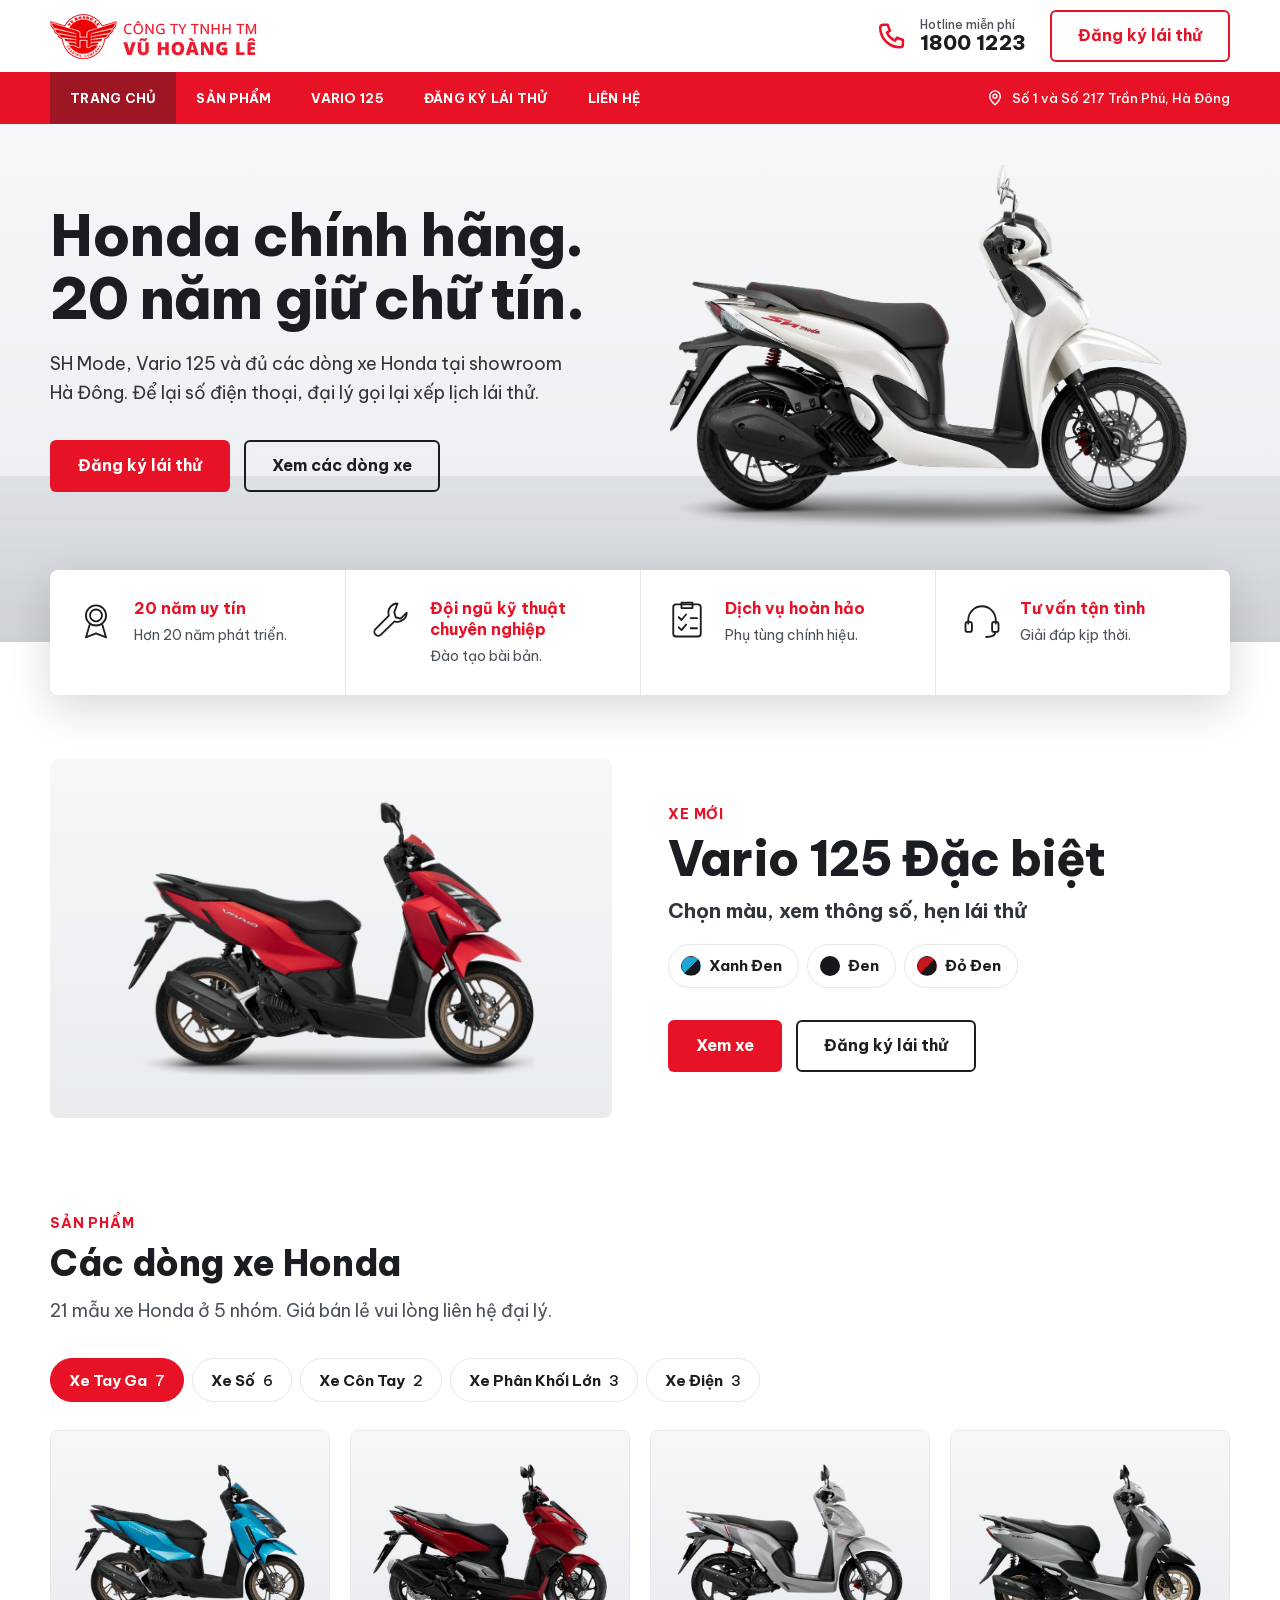
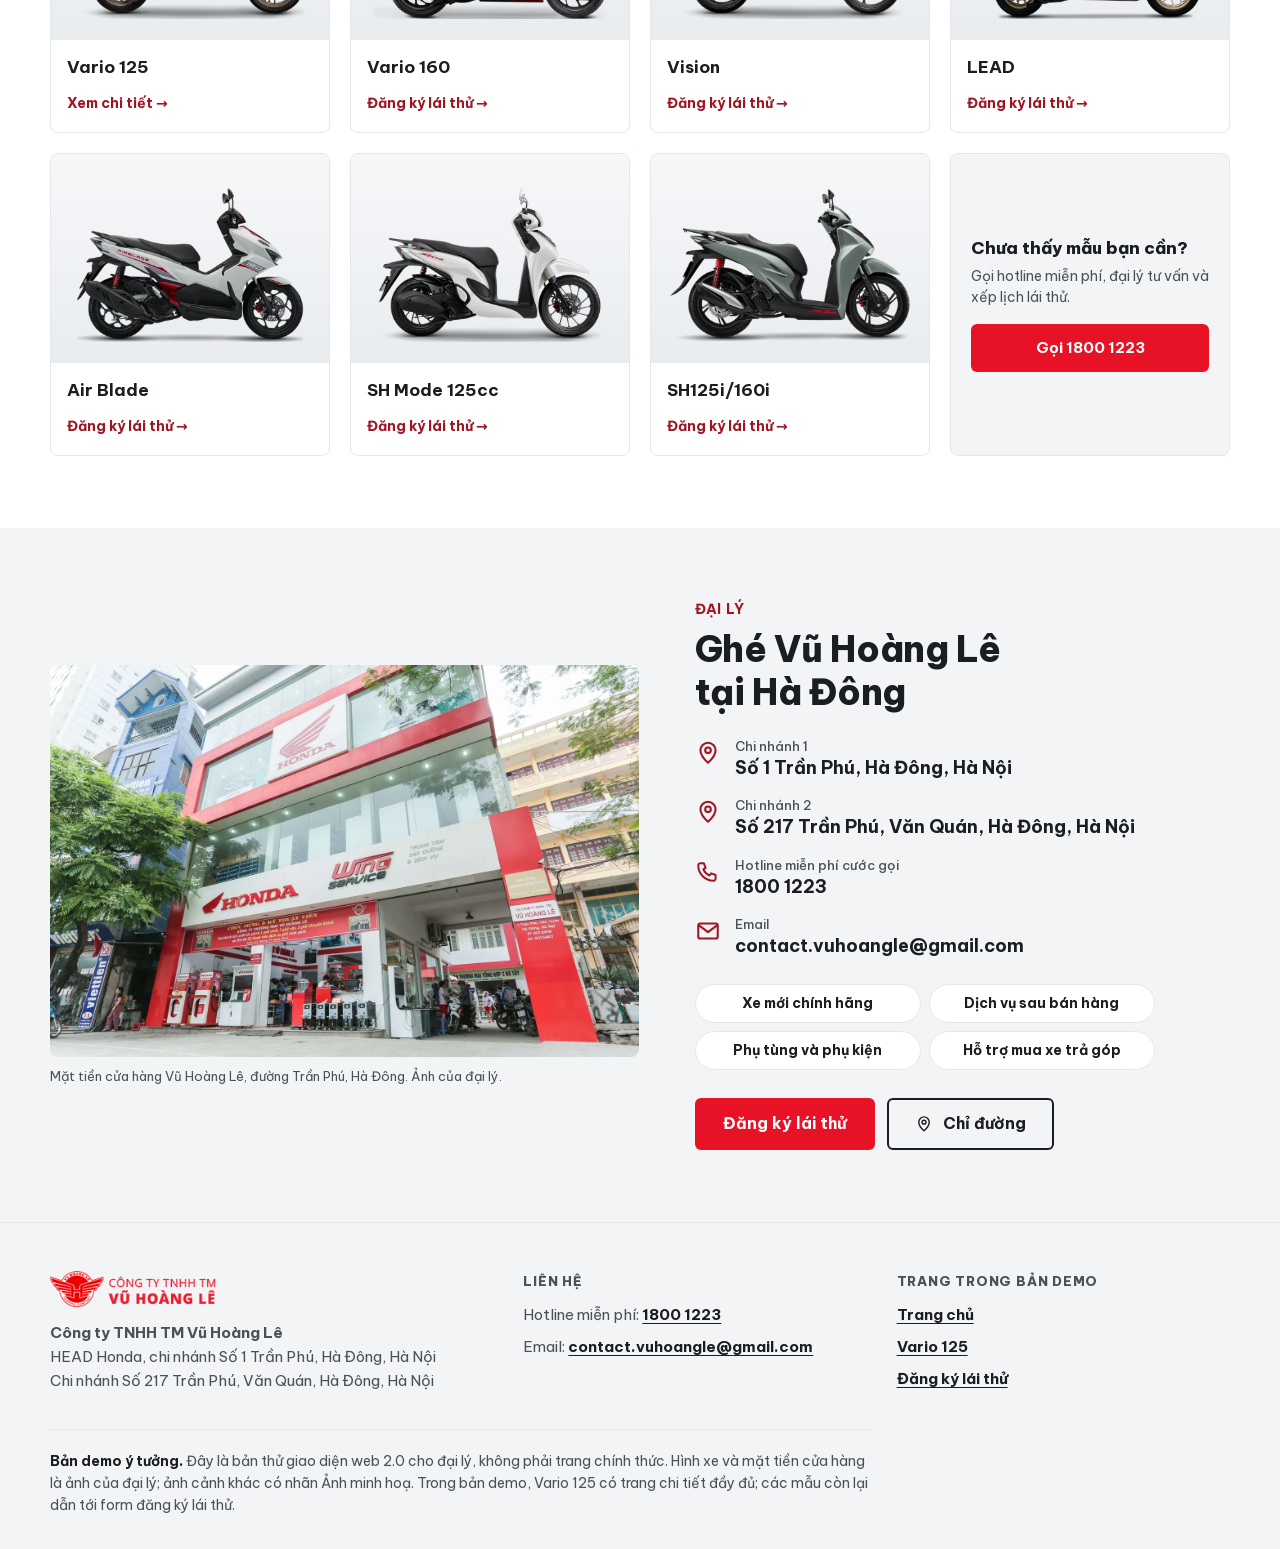
==== commit 62e4bf7b: "Show both dealer branches: So 1 and So 217 Tran Phu" ====
--- a/index.html
+++ b/index.html
@@ -35,7 +35,7 @@
   <nav class="hd-nav" aria-label="Điều hướng chính"><div class="wrap">
     <ul class="nav-d"><li><a href="index.html" aria-current="page">Trang&nbsp;chủ</a></li><li><a href="index.html#products">Sản phẩm</a></li><li><a href="vario-125.html">Vario&nbsp;125</a></li><li><a href="test-ride.html">Đăng ký lái&nbsp;thử</a></li><li><a href="index.html#dealer">Liên hệ</a></li></ul>
     <details class="nav-m"><summary><svg viewBox="0 0 24 24" fill="none" stroke="currentColor" stroke-width="2.4" stroke-linecap="round" aria-hidden="true"><path d="M4 7h16M4 12h16M4 17h16"/></svg><span>Menu</span></summary><ul><li><a href="index.html" aria-current="page">Trang&nbsp;chủ</a></li><li><a href="index.html#products">Sản phẩm</a></li><li><a href="vario-125.html">Vario&nbsp;125</a></li><li><a href="test-ride.html">Đăng ký lái&nbsp;thử</a></li><li><a href="index.html#dealer">Liên hệ</a></li></ul></details>
-    <span class="addr"><svg viewBox="0 0 24 24" fill="none" stroke="currentColor" stroke-width="1.9" stroke-linecap="round" stroke-linejoin="round" aria-hidden="true"><path d="M12 21s7-6.2 7-11.5A7 7 0 0 0 5 9.5C5 14.8 12 21 12 21z"/><circle cx="12" cy="9.5" r="2.6"/></svg>Số&nbsp;1 Trần&nbsp;Phú,&nbsp;Hà&nbsp;Đông</span>
+    <span class="addr"><svg viewBox="0 0 24 24" fill="none" stroke="currentColor" stroke-width="1.9" stroke-linecap="round" stroke-linejoin="round" aria-hidden="true"><path d="M12 21s7-6.2 7-11.5A7 7 0 0 0 5 9.5C5 14.8 12 21 12 21z"/><circle cx="12" cy="9.5" r="2.6"/></svg>Số&nbsp;1 và Số&nbsp;217 Trần&nbsp;Phú,&nbsp;Hà&nbsp;Đông</span>
   </div></nav>
 </header>
 
@@ -70,7 +70,7 @@
       <p class="lead">21 mẫu xe Honda ở 5 nhóm. Giá bán lẻ vui lòng liên hệ&nbsp;đại&nbsp;lý.</p></div>
       <div data-catalog>
         <div class="tabbar" role="tablist" aria-label="Nhóm xe"></div>
-        <div class="grp" id="group-scooter" data-grp="scooter" data-title="Xe Tay Ga" data-n="7"><h3>Xe Tay Ga<span>7 mẫu</span></h3><ul class="cards"><li class="card"><div class="card-img"><img src="img/models/vario-125.webp" width="800" height="600" alt="Honda Vario 125" loading="lazy" decoding="async"></div><div class="card-b"><h4><a href="vario-125.html">Vario&nbsp;125</a></h4><span class="card-go" aria-hidden="true">Xem chi tiết&nbsp;→</span></div></li><li class="card"><div class="card-img"><img src="img/models/vario-160.webp" width="800" height="600" alt="Honda Vario 160" loading="lazy" decoding="async"></div><div class="card-b"><h4><a href="test-ride.html?model=vario-160">Vario&nbsp;160</a></h4><span class="card-go" aria-hidden="true">Đăng ký lái&nbsp;thử&nbsp;→</span></div></li><li class="card"><div class="card-img"><img src="img/models/vision-2026.webp" width="800" height="600" alt="Honda Vision" loading="lazy" decoding="async"></div><div class="card-b"><h4><a href="test-ride.html?model=vision-2026">Vision</a></h4><span class="card-go" aria-hidden="true">Đăng ký lái&nbsp;thử&nbsp;→</span></div></li><li class="card"><div class="card-img"><img src="img/models/lead-2026.webp" width="800" height="600" alt="Honda LEAD" loading="lazy" decoding="async"></div><div class="card-b"><h4><a href="test-ride.html?model=lead-2026">LEAD</a></h4><span class="card-go" aria-hidden="true">Đăng ký lái&nbsp;thử&nbsp;→</span></div></li><li class="card"><div class="card-img"><img src="img/models/air-blade-2026.webp" width="800" height="600" alt="Honda Air Blade" loading="lazy" decoding="async"></div><div class="card-b"><h4><a href="test-ride.html?model=air-blade-2026">Air Blade</a></h4><span class="card-go" aria-hidden="true">Đăng ký lái&nbsp;thử&nbsp;→</span></div></li><li class="card"><div class="card-img"><img src="img/models/sh-mode-125.webp" width="800" height="600" alt="Honda SH Mode 125cc" loading="lazy" decoding="async"></div><div class="card-b"><h4><a href="test-ride.html?model=sh-mode-125">SH Mode&nbsp;125cc</a></h4><span class="card-go" aria-hidden="true">Đăng ký lái&nbsp;thử&nbsp;→</span></div></li><li class="card"><div class="card-img"><img src="img/models/sh125i-160i.webp" width="800" height="600" alt="Honda SH125i/160i" loading="lazy" decoding="async"></div><div class="card-b"><h4><a href="test-ride.html?model=sh125i-160i">SH125i/160i</a></h4><span class="card-go" aria-hidden="true">Đăng ký lái&nbsp;thử&nbsp;→</span></div></li><li class="cta-card"><div class="cta-in"><div class="cta-t"><b>Chưa thấy mẫu&nbsp;bạn&nbsp;cần?</b><span>Gọi hotline miễn phí, đại&nbsp;lý tư&nbsp;vấn và xếp lịch&nbsp;lái&nbsp;thử.</span></div><a class="btn btn-red" href="tel:18001223">Gọi 1800&nbsp;1223</a></div></li></ul></div><div class="grp" id="group-underbone" data-grp="underbone" data-title="Xe Số" data-n="6"><h3>Xe Số<span>6 mẫu</span></h3><ul class="cards"><li class="card"><div class="card-img"><img src="img/models/super-cub-c125.webp" width="800" height="600" alt="Honda Super Cub C125" loading="lazy" decoding="async"></div><div class="card-b"><h4><a href="test-ride.html?model=super-cub-c125">Super Cub C125</a></h4><span class="card-go" aria-hidden="true">Đăng ký lái&nbsp;thử&nbsp;→</span></div></li><li class="card"><div class="card-img"><img src="img/models/wave-alpha-classic.webp" width="800" height="600" alt="Honda Wave Alpha Cổ Điển" loading="lazy" decoding="async"></div><div class="card-b"><h4><a href="test-ride.html?model=wave-alpha-classic">Wave Alpha Cổ Điển</a></h4><span class="card-go" aria-hidden="true">Đăng ký lái&nbsp;thử&nbsp;→</span></div></li><li class="card"><div class="card-img"><img src="img/models/wave-alpha-110.webp" width="800" height="600" alt="Honda Wave Alpha 110cc" loading="lazy" decoding="async"></div><div class="card-b"><h4><a href="test-ride.html?model=wave-alpha-110">Wave Alpha 110cc</a></h4><span class="card-go" aria-hidden="true">Đăng ký lái&nbsp;thử&nbsp;→</span></div></li><li class="card"><div class="card-img"><img src="img/models/wave-rsx-fi.webp" width="800" height="600" alt="Honda Wave RSX FI" loading="lazy" decoding="async"></div><div class="card-b"><h4><a href="test-ride.html?model=wave-rsx-fi">Wave RSX FI</a></h4><span class="card-go" aria-hidden="true">Đăng ký lái&nbsp;thử&nbsp;→</span></div></li><li class="card"><div class="card-img"><img src="img/models/blade-110.webp" width="800" height="600" alt="Honda Blade 110cc" loading="lazy" decoding="async"></div><div class="card-b"><h4><a href="test-ride.html?model=blade-110">Blade 110cc</a></h4><span class="card-go" aria-hidden="true">Đăng ký lái&nbsp;thử&nbsp;→</span></div></li><li class="card"><div class="card-img"><img src="img/models/future-125.webp" width="800" height="600" alt="Honda Future 125cc" loading="lazy" decoding="async"></div><div class="card-b"><h4><a href="test-ride.html?model=future-125">Future 125cc</a></h4><span class="card-go" aria-hidden="true">Đăng ký lái&nbsp;thử&nbsp;→</span></div></li><li class="cta-card"><div class="cta-in"><div class="cta-t"><b>Chưa thấy mẫu&nbsp;bạn&nbsp;cần?</b><span>Gọi hotline miễn phí, đại&nbsp;lý tư&nbsp;vấn và xếp lịch&nbsp;lái&nbsp;thử.</span></div><a class="btn btn-red" href="tel:18001223">Gọi 1800&nbsp;1223</a></div></li></ul></div><div class="grp" id="group-sport" data-grp="sport" data-title="Xe Côn Tay" data-n="2"><h3>Xe Côn Tay<span>2 mẫu</span></h3><ul class="cards"><li class="card"><div class="card-img"><img src="img/models/cbr150r.webp" width="800" height="600" alt="Honda CBR150R" loading="lazy" decoding="async"></div><div class="card-b"><h4><a href="test-ride.html?model=cbr150r">CBR150R</a></h4><span class="card-go" aria-hidden="true">Đăng ký lái&nbsp;thử&nbsp;→</span></div></li><li class="card"><div class="card-img"><img src="img/models/winner-r-150.webp" width="800" height="600" alt="Honda Winner R 150cc" loading="lazy" decoding="async"></div><div class="card-b"><h4><a href="test-ride.html?model=winner-r-150">Winner R 150cc</a></h4><span class="card-go" aria-hidden="true">Đăng ký lái&nbsp;thử&nbsp;→</span></div></li><li class="cta-card"><div class="cta-in"><div class="cta-t"><b>Chưa thấy mẫu&nbsp;bạn&nbsp;cần?</b><span>Gọi hotline miễn phí, đại&nbsp;lý tư&nbsp;vấn và xếp lịch&nbsp;lái&nbsp;thử.</span></div><a class="btn btn-red" href="tel:18001223">Gọi 1800&nbsp;1223</a></div></li></ul></div><div class="grp" id="group-big-bike" data-grp="big-bike" data-title="Xe Phân Khối Lớn" data-n="3"><h3>Xe Phân Khối Lớn<span>3 mẫu</span></h3><ul class="cards"><li class="card"><div class="card-img"><img src="img/models/cb350-hness.webp" width="800" height="600" alt="Honda CB350 H&#x27;ness" loading="lazy" decoding="async"></div><div class="card-b"><h4><a href="test-ride.html?model=cb350-hness">CB350 H&#x27;ness</a></h4><span class="card-go" aria-hidden="true">Đăng ký lái&nbsp;thử&nbsp;→</span></div></li><li class="card"><div class="card-img"><img src="img/models/adv350.webp" width="800" height="600" alt="Honda ADV350" loading="lazy" decoding="async"></div><div class="card-b"><h4><a href="test-ride.html?model=adv350">ADV350</a></h4><span class="card-go" aria-hidden="true">Đăng ký lái&nbsp;thử&nbsp;→</span></div></li><li class="card"><div class="card-img"><img src="img/models/sh350.webp" width="800" height="600" alt="Honda SH350" loading="lazy" decoding="async"></div><div class="card-b"><h4><a href="test-ride.html?model=sh350">SH350</a></h4><span class="card-go" aria-hidden="true">Đăng ký lái&nbsp;thử&nbsp;→</span></div></li><li class="cta-card"><div class="cta-in"><div class="cta-t"><b>Chưa thấy mẫu&nbsp;bạn&nbsp;cần?</b><span>Gọi hotline miễn phí, đại&nbsp;lý tư&nbsp;vấn và xếp lịch&nbsp;lái&nbsp;thử.</span></div><a class="btn btn-red" href="tel:18001223">Gọi 1800&nbsp;1223</a></div></li></ul></div><div class="grp" id="group-electric" data-grp="electric" data-title="Xe Điện" data-n="3"><h3>Xe Điện<span>3 mẫu</span></h3><ul class="cards"><li class="card"><div class="card-img"><img src="img/models/uc3.webp" width="800" height="600" alt="Honda UC3" loading="lazy" decoding="async"></div><div class="card-b"><h4><a href="test-ride.html?model=uc3">UC3</a></h4><span class="card-go" aria-hidden="true">Đăng ký lái&nbsp;thử&nbsp;→</span></div></li><li class="card"><div class="card-img"><img src="img/models/cuv-e.webp" width="800" height="600" alt="Honda CUV e" loading="lazy" decoding="async"></div><div class="card-b"><h4><a href="test-ride.html?model=cuv-e">CUV e</a></h4><span class="card-go" aria-hidden="true">Đăng ký lái&nbsp;thử&nbsp;→</span></div></li><li class="card"><div class="card-img"><img src="img/models/icon-e.webp" width="800" height="600" alt="Honda ICON e" loading="lazy" decoding="async"></div><div class="card-b"><h4><a href="test-ride.html?model=icon-e">ICON e</a></h4><span class="card-go" aria-hidden="true">Đăng ký lái&nbsp;thử&nbsp;→</span></div></li><li class="cta-card"><div class="cta-in"><div class="cta-t"><b>Chưa thấy mẫu&nbsp;bạn&nbsp;cần?</b><span>Gọi hotline miễn phí, đại&nbsp;lý tư&nbsp;vấn và xếp lịch&nbsp;lái&nbsp;thử.</span></div><a class="btn btn-red" href="tel:18001223">Gọi 1800&nbsp;1223</a></div></li></ul></div>
+        <div class="grp" id="group-scooter" data-grp="scooter" data-title="Xe Tay Ga" data-n="7"><h3>Xe Tay Ga<span>7 mẫu</span></h3><ul class="cards"><li class="card"><div class="card-img"><img src="img/models/vario-125.webp" width="800" height="600" alt="Honda Vario 125" loading="lazy" decoding="async"></div><div class="card-b"><h4><a href="vario-125.html">Vario&nbsp;125</a></h4><span class="card-go" aria-hidden="true">Xem chi tiết&nbsp;→</span></div></li><li class="card"><div class="card-img"><img src="img/models/vario-160.webp" width="800" height="600" alt="Honda Vario 160" loading="lazy" decoding="async"></div><div class="card-b"><h4><a href="test-ride.html?model=vario-160">Vario&nbsp;160</a></h4><span class="card-go" aria-hidden="true">Đăng ký lái&nbsp;thử&nbsp;→</span></div></li><li class="card"><div class="card-img"><img src="img/models/vision-2026.webp" width="800" height="600" alt="Honda Vision" loading="lazy" decoding="async"></div><div class="card-b"><h4><a href="test-ride.html?model=vision-2026">Vision</a></h4><span class="card-go" aria-hidden="true">Đăng ký lái&nbsp;thử&nbsp;→</span></div></li><li class="card"><div class="card-img"><img src="img/models/lead-2026.webp" width="800" height="600" alt="Honda LEAD" loading="lazy" decoding="async"></div><div class="card-b"><h4><a href="test-ride.html?model=lead-2026">LEAD</a></h4><span class="card-go" aria-hidden="true">Đăng ký lái&nbsp;thử&nbsp;→</span></div></li><li class="card"><div class="card-img"><img src="img/models/air-blade-2026.webp" width="800" height="600" alt="Honda Air Blade" loading="lazy" decoding="async"></div><div class="card-b"><h4><a href="test-ride.html?model=air-blade-2026">Air Blade</a></h4><span class="card-go" aria-hidden="true">Đăng ký lái&nbsp;thử&nbsp;→</span></div></li><li class="card"><div class="card-img"><img src="img/models/sh-mode-125.webp" width="800" height="600" alt="Honda SH Mode 125cc" loading="lazy" decoding="async"></div><div class="card-b"><h4><a href="test-ride.html?model=sh-mode-125">SH Mode&nbsp;125cc</a></h4><span class="card-go" aria-hidden="true">Đăng ký lái&nbsp;thử&nbsp;→</span></div></li><li class="card"><div class="card-img"><img src="img/models/sh125i-160i.webp" width="800" height="600" alt="Honda SH125i/160i" loading="lazy" decoding="async"></div><div class="card-b"><h4><a href="test-ride.html?model=sh125i-160i">SH125i/160i</a></h4><span class="card-go" aria-hidden="true">Đăng ký lái&nbsp;thử&nbsp;→</span></div></li><li class="cta-card"><div class="cta-in"><div class="cta-t"><b>Chưa thấy mẫu bạn&nbsp;cần?</b><span>Gọi hotline miễn phí, đại&nbsp;lý tư&nbsp;vấn và xếp lịch lái&nbsp;thử.</span></div><a class="btn btn-red" href="tel:18001223">Gọi 1800&nbsp;1223</a></div></li></ul></div><div class="grp" id="group-underbone" data-grp="underbone" data-title="Xe Số" data-n="6"><h3>Xe Số<span>6 mẫu</span></h3><ul class="cards"><li class="card"><div class="card-img"><img src="img/models/super-cub-c125.webp" width="800" height="600" alt="Honda Super Cub C125" loading="lazy" decoding="async"></div><div class="card-b"><h4><a href="test-ride.html?model=super-cub-c125">Super Cub C125</a></h4><span class="card-go" aria-hidden="true">Đăng ký lái&nbsp;thử&nbsp;→</span></div></li><li class="card"><div class="card-img"><img src="img/models/wave-alpha-classic.webp" width="800" height="600" alt="Honda Wave Alpha Cổ Điển" loading="lazy" decoding="async"></div><div class="card-b"><h4><a href="test-ride.html?model=wave-alpha-classic">Wave Alpha Cổ Điển</a></h4><span class="card-go" aria-hidden="true">Đăng ký lái&nbsp;thử&nbsp;→</span></div></li><li class="card"><div class="card-img"><img src="img/models/wave-alpha-110.webp" width="800" height="600" alt="Honda Wave Alpha 110cc" loading="lazy" decoding="async"></div><div class="card-b"><h4><a href="test-ride.html?model=wave-alpha-110">Wave Alpha 110cc</a></h4><span class="card-go" aria-hidden="true">Đăng ký lái&nbsp;thử&nbsp;→</span></div></li><li class="card"><div class="card-img"><img src="img/models/wave-rsx-fi.webp" width="800" height="600" alt="Honda Wave RSX FI" loading="lazy" decoding="async"></div><div class="card-b"><h4><a href="test-ride.html?model=wave-rsx-fi">Wave RSX FI</a></h4><span class="card-go" aria-hidden="true">Đăng ký lái&nbsp;thử&nbsp;→</span></div></li><li class="card"><div class="card-img"><img src="img/models/blade-110.webp" width="800" height="600" alt="Honda Blade 110cc" loading="lazy" decoding="async"></div><div class="card-b"><h4><a href="test-ride.html?model=blade-110">Blade 110cc</a></h4><span class="card-go" aria-hidden="true">Đăng ký lái&nbsp;thử&nbsp;→</span></div></li><li class="card"><div class="card-img"><img src="img/models/future-125.webp" width="800" height="600" alt="Honda Future 125cc" loading="lazy" decoding="async"></div><div class="card-b"><h4><a href="test-ride.html?model=future-125">Future 125cc</a></h4><span class="card-go" aria-hidden="true">Đăng ký lái&nbsp;thử&nbsp;→</span></div></li><li class="cta-card"><div class="cta-in"><div class="cta-t"><b>Chưa thấy mẫu bạn&nbsp;cần?</b><span>Gọi hotline miễn phí, đại&nbsp;lý tư&nbsp;vấn và xếp lịch lái&nbsp;thử.</span></div><a class="btn btn-red" href="tel:18001223">Gọi 1800&nbsp;1223</a></div></li></ul></div><div class="grp" id="group-sport" data-grp="sport" data-title="Xe Côn Tay" data-n="2"><h3>Xe Côn Tay<span>2 mẫu</span></h3><ul class="cards"><li class="card"><div class="card-img"><img src="img/models/cbr150r.webp" width="800" height="600" alt="Honda CBR150R" loading="lazy" decoding="async"></div><div class="card-b"><h4><a href="test-ride.html?model=cbr150r">CBR150R</a></h4><span class="card-go" aria-hidden="true">Đăng ký lái&nbsp;thử&nbsp;→</span></div></li><li class="card"><div class="card-img"><img src="img/models/winner-r-150.webp" width="800" height="600" alt="Honda Winner R 150cc" loading="lazy" decoding="async"></div><div class="card-b"><h4><a href="test-ride.html?model=winner-r-150">Winner R 150cc</a></h4><span class="card-go" aria-hidden="true">Đăng ký lái&nbsp;thử&nbsp;→</span></div></li><li class="cta-card"><div class="cta-in"><div class="cta-t"><b>Chưa thấy mẫu bạn&nbsp;cần?</b><span>Gọi hotline miễn phí, đại&nbsp;lý tư&nbsp;vấn và xếp lịch lái&nbsp;thử.</span></div><a class="btn btn-red" href="tel:18001223">Gọi 1800&nbsp;1223</a></div></li></ul></div><div class="grp" id="group-big-bike" data-grp="big-bike" data-title="Xe Phân Khối Lớn" data-n="3"><h3>Xe Phân Khối Lớn<span>3 mẫu</span></h3><ul class="cards"><li class="card"><div class="card-img"><img src="img/models/cb350-hness.webp" width="800" height="600" alt="Honda CB350 H&#x27;ness" loading="lazy" decoding="async"></div><div class="card-b"><h4><a href="test-ride.html?model=cb350-hness">CB350 H&#x27;ness</a></h4><span class="card-go" aria-hidden="true">Đăng ký lái&nbsp;thử&nbsp;→</span></div></li><li class="card"><div class="card-img"><img src="img/models/adv350.webp" width="800" height="600" alt="Honda ADV350" loading="lazy" decoding="async"></div><div class="card-b"><h4><a href="test-ride.html?model=adv350">ADV350</a></h4><span class="card-go" aria-hidden="true">Đăng ký lái&nbsp;thử&nbsp;→</span></div></li><li class="card"><div class="card-img"><img src="img/models/sh350.webp" width="800" height="600" alt="Honda SH350" loading="lazy" decoding="async"></div><div class="card-b"><h4><a href="test-ride.html?model=sh350">SH350</a></h4><span class="card-go" aria-hidden="true">Đăng ký lái&nbsp;thử&nbsp;→</span></div></li><li class="cta-card"><div class="cta-in"><div class="cta-t"><b>Chưa thấy mẫu bạn&nbsp;cần?</b><span>Gọi hotline miễn phí, đại&nbsp;lý tư&nbsp;vấn và xếp lịch lái&nbsp;thử.</span></div><a class="btn btn-red" href="tel:18001223">Gọi 1800&nbsp;1223</a></div></li></ul></div><div class="grp" id="group-electric" data-grp="electric" data-title="Xe Điện" data-n="3"><h3>Xe Điện<span>3 mẫu</span></h3><ul class="cards"><li class="card"><div class="card-img"><img src="img/models/uc3.webp" width="800" height="600" alt="Honda UC3" loading="lazy" decoding="async"></div><div class="card-b"><h4><a href="test-ride.html?model=uc3">UC3</a></h4><span class="card-go" aria-hidden="true">Đăng ký lái&nbsp;thử&nbsp;→</span></div></li><li class="card"><div class="card-img"><img src="img/models/cuv-e.webp" width="800" height="600" alt="Honda CUV e" loading="lazy" decoding="async"></div><div class="card-b"><h4><a href="test-ride.html?model=cuv-e">CUV e</a></h4><span class="card-go" aria-hidden="true">Đăng ký lái&nbsp;thử&nbsp;→</span></div></li><li class="card"><div class="card-img"><img src="img/models/icon-e.webp" width="800" height="600" alt="Honda ICON e" loading="lazy" decoding="async"></div><div class="card-b"><h4><a href="test-ride.html?model=icon-e">ICON e</a></h4><span class="card-go" aria-hidden="true">Đăng ký lái&nbsp;thử&nbsp;→</span></div></li><li class="cta-card"><div class="cta-in"><div class="cta-t"><b>Chưa thấy mẫu bạn&nbsp;cần?</b><span>Gọi hotline miễn phí, đại&nbsp;lý tư&nbsp;vấn và xếp lịch lái&nbsp;thử.</span></div><a class="btn btn-red" href="tel:18001223">Gọi 1800&nbsp;1223</a></div></li></ul></div>
       </div>
     </div>
   </section>
@@ -83,20 +83,20 @@
         <p class="eyebrow">Đại&nbsp;lý</p>
         <h2 id="deal-h"><span class="ln">Ghé Vũ&nbsp;Hoàng&nbsp;Lê</span> <span class="ln">tại Hà&nbsp;Đông</span></h2>
         <ul class="info">
-          <li><svg viewBox="0 0 24 24" fill="none" stroke="currentColor" stroke-width="1.9" stroke-linecap="round" stroke-linejoin="round" aria-hidden="true"><path d="M12 21s7-6.2 7-11.5A7 7 0 0 0 5 9.5C5 14.8 12 21 12 21z"/><circle cx="12" cy="9.5" r="2.6"/></svg><div><small>Địa chỉ</small><b>Số&nbsp;1 Trần&nbsp;Phú, Hà&nbsp;Đông,&nbsp;Hà&nbsp;Nội</b></div></li>
+          <li><svg viewBox="0 0 24 24" fill="none" stroke="currentColor" stroke-width="1.9" stroke-linecap="round" stroke-linejoin="round" aria-hidden="true"><path d="M12 21s7-6.2 7-11.5A7 7 0 0 0 5 9.5C5 14.8 12 21 12 21z"/><circle cx="12" cy="9.5" r="2.6"/></svg><div><small>Chi nhánh&nbsp;1</small><b>Số&nbsp;1 Trần&nbsp;Phú, Hà&nbsp;Đông,&nbsp;Hà&nbsp;Nội</b></div></li>
+          <li><svg viewBox="0 0 24 24" fill="none" stroke="currentColor" stroke-width="1.9" stroke-linecap="round" stroke-linejoin="round" aria-hidden="true"><path d="M12 21s7-6.2 7-11.5A7 7 0 0 0 5 9.5C5 14.8 12 21 12 21z"/><circle cx="12" cy="9.5" r="2.6"/></svg><div><small>Chi nhánh&nbsp;2</small><b>Số&nbsp;217 Trần&nbsp;Phú, Văn&nbsp;Quán, Hà&nbsp;Đông,&nbsp;Hà&nbsp;Nội</b></div></li>
           <li><svg viewBox="0 0 24 24" fill="none" stroke="currentColor" stroke-width="1.8" stroke-linecap="round" stroke-linejoin="round" aria-hidden="true"><path d="M5 4h3.2l1.6 4.2-2.1 1.4a11 11 0 0 0 5.7 5.7l1.4-2.1L19 14.8V18a2 2 0 0 1-2 2A14 14 0 0 1 3 6a2 2 0 0 1 2-2z"/></svg><div><small>Hotline miễn phí&nbsp;cước&nbsp;gọi</small><a href="tel:18001223">1800&nbsp;1223</a></div></li>
           <li><svg viewBox="0 0 24 24" fill="none" stroke="currentColor" stroke-width="1.9" stroke-linecap="round" stroke-linejoin="round" aria-hidden="true"><rect x="3" y="5" width="18" height="14" rx="2"/><path d="m4 7 8 6 8-6"/></svg><div><small>Email</small><a class="mail" href="mailto:contact.vuhoangle@gmail.com">contact.vuhoangle@<wbr>gmail.com</a></div></li>
         </ul>
         <ul class="svc" aria-label="Dịch vụ tại đại lý"><li>Xe mới chính&nbsp;hãng</li><li>Dịch vụ sau&nbsp;bán&nbsp;hàng</li><li>Phụ tùng và&nbsp;phụ&nbsp;kiện</li><li>Hỗ trợ mua xe&nbsp;trả&nbsp;góp</li></ul>
         <div class="dl-cta"><a class="btn btn-red" href="test-ride.html">Đăng ký lái&nbsp;thử</a><a class="btn btn-ghost" href="https://www.google.com/maps/dir/?api=1&destination=20.9756505,105.7820764" target="_blank" rel="noopener"><svg viewBox="0 0 24 24" fill="none" stroke="currentColor" stroke-width="1.9" stroke-linecap="round" stroke-linejoin="round" aria-hidden="true"><path d="M12 21s7-6.2 7-11.5A7 7 0 0 0 5 9.5C5 14.8 12 21 12 21z"/><circle cx="12" cy="9.5" r="2.6"/></svg>Chỉ đường</a></div>
-        <p class="map-note">Google Maps ghi 217 đường Trần&nbsp;Phú,&nbsp;Văn&nbsp;Quán.</p>
       </div>
     </div>
   </section>
 </main>
 <footer class="ft"><div class="wrap">
   <div class="ft-grid">
-    <div><img src="img/logo-vhl.png" width="166" height="36" alt="Vũ Hoàng Lê" loading="lazy"><p class="ft-name">Công ty TNHH TM Vũ&nbsp;Hoàng&nbsp;Lê</p><p>HEAD Honda, Số&nbsp;1 Trần&nbsp;Phú, Hà&nbsp;Đông,&nbsp;Hà&nbsp;Nội</p></div>
+    <div><img src="img/logo-vhl.png" width="166" height="36" alt="Vũ Hoàng Lê" loading="lazy"><p class="ft-name">Công ty TNHH TM Vũ&nbsp;Hoàng&nbsp;Lê</p><p>HEAD Honda, chi nhánh Số&nbsp;1 Trần&nbsp;Phú, Hà&nbsp;Đông,&nbsp;Hà&nbsp;Nội</p><p>Chi nhánh Số&nbsp;217 Trần&nbsp;Phú, Văn&nbsp;Quán, Hà&nbsp;Đông,&nbsp;Hà&nbsp;Nội</p></div>
     <div><p class="ft-h">Liên hệ</p><ul><li>Hotline miễn phí: <a href="tel:18001223">1800&nbsp;1223</a></li><li>Email: <a href="mailto:contact.vuhoangle@gmail.com">contact.vuhoangle@<wbr>gmail.com</a></li></ul></div>
     <div><p class="ft-h">Trang trong bản&nbsp;demo</p><ul><li><a href="index.html">Trang&nbsp;chủ</a></li><li><a href="vario-125.html">Vario&nbsp;125</a></li><li><a href="test-ride.html">Đăng ký lái&nbsp;thử</a></li></ul></div>
   </div>
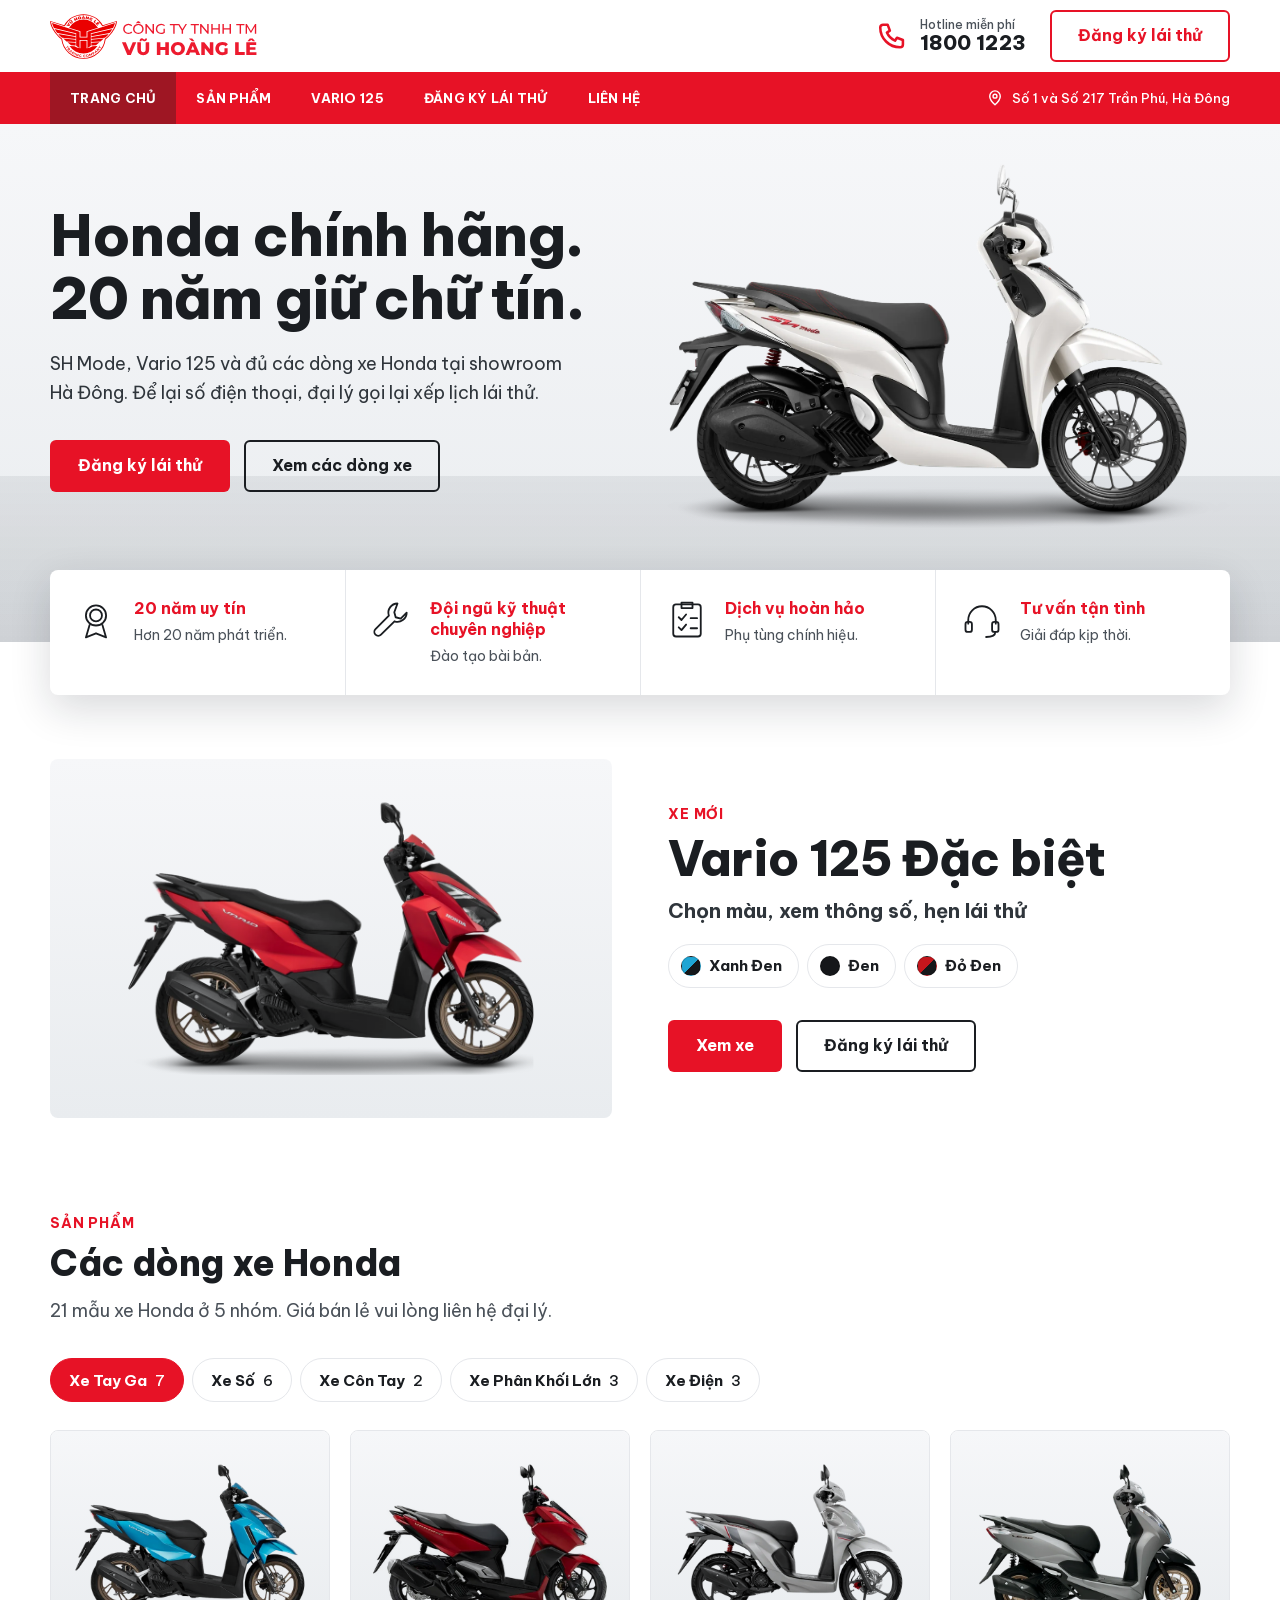
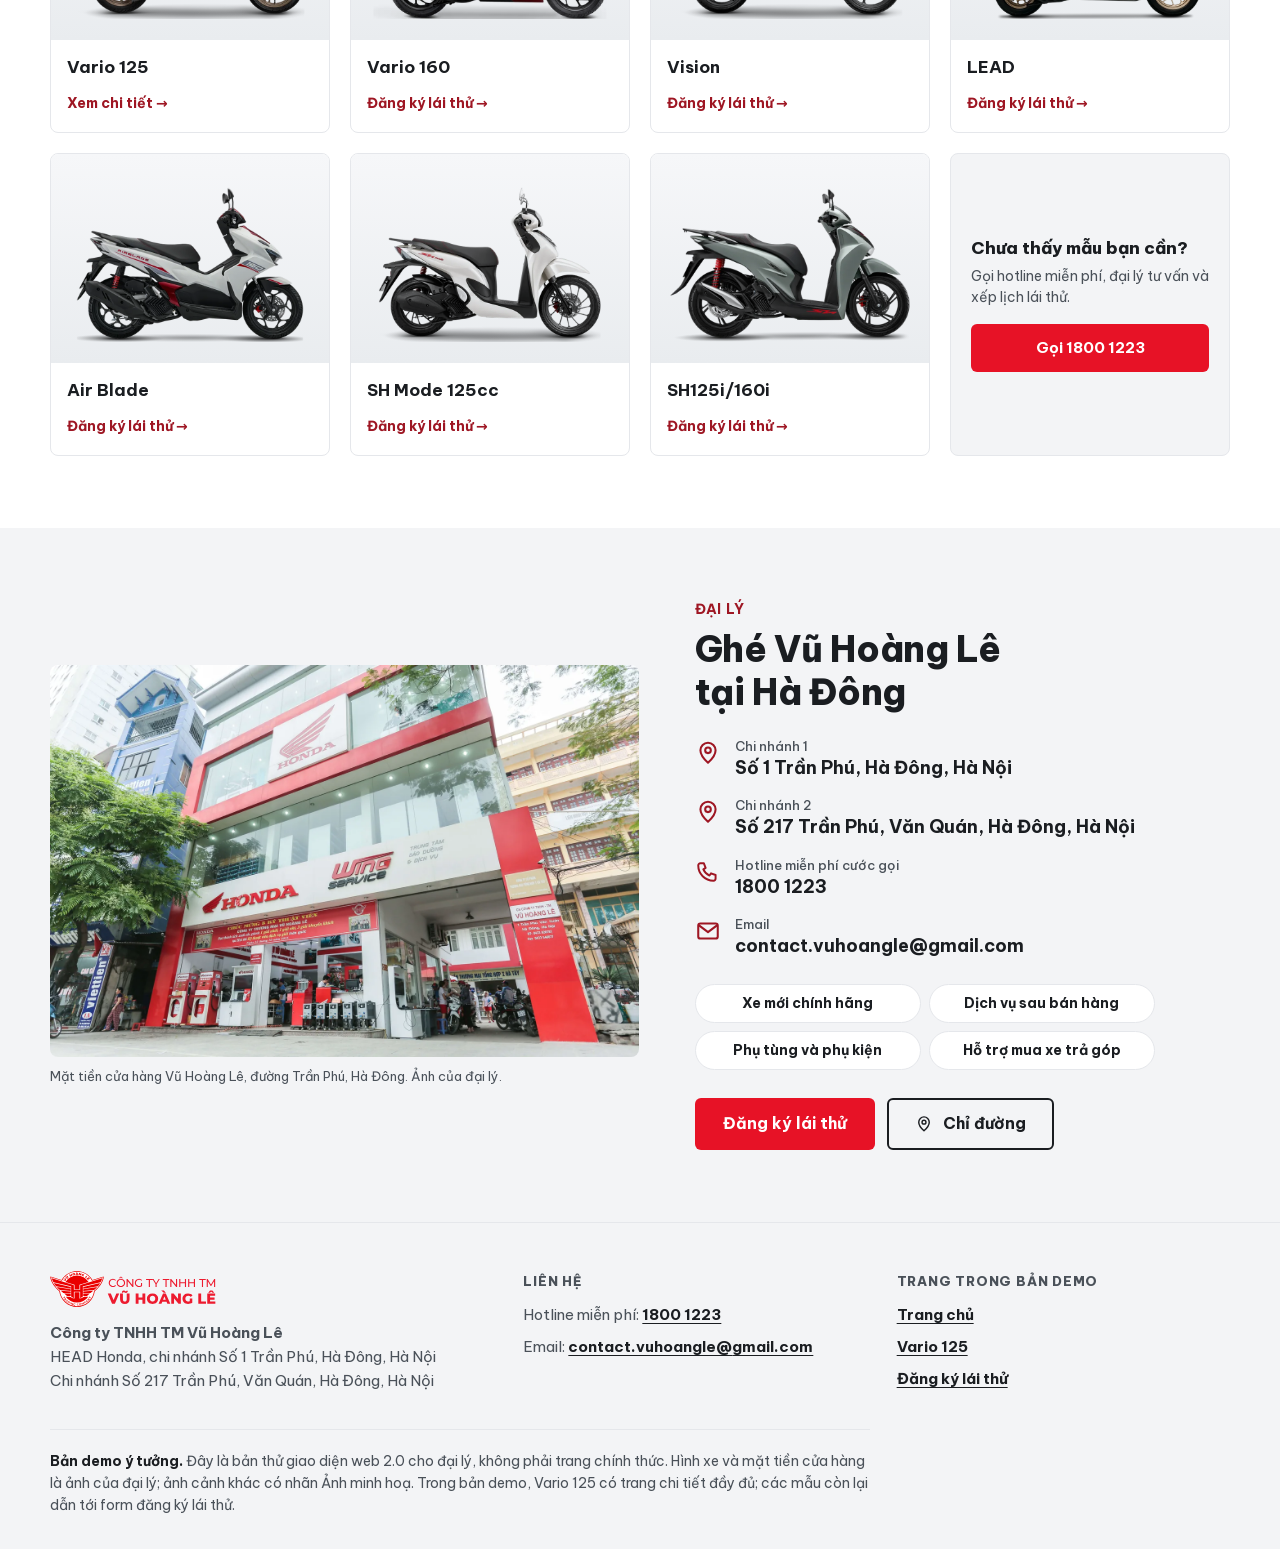
==== commit 4ba9db57: "Logo vector thay bản PNG mờ ở mọi trang" ====
--- a/index.html
+++ b/index.html
@@ -25,7 +25,7 @@
 <a class="skip" href="#main">Bỏ qua điều hướng</a>
 <header>
   <div class="hd-top"><div class="wrap">
-    <a class="logo" href="index.html"><img src="img/logo-vhl.png" width="207" height="45" alt="Công ty TNHH TM Vũ Hoàng Lê, về trang chủ"></a>
+    <a class="logo" href="index.html"><img src="img/logo-vhl.svg" width="207" height="45" alt="Công ty TNHH TM Vũ Hoàng Lê, về trang chủ"></a>
     <div class="hd-right">
       <a class="hot" href="tel:18001223"><svg viewBox="0 0 24 24" fill="none" stroke="currentColor" stroke-width="1.8" stroke-linecap="round" stroke-linejoin="round" aria-hidden="true"><path d="M5 4h3.2l1.6 4.2-2.1 1.4a11 11 0 0 0 5.7 5.7l1.4-2.1L19 14.8V18a2 2 0 0 1-2 2A14 14 0 0 1 3 6a2 2 0 0 1 2-2z"/></svg><span><small>Hotline miễn&nbsp;phí</small><b>1800&nbsp;1223</b></span></a>
       <a class="btn btn-outline" href="test-ride.html">Đăng ký lái&nbsp;thử</a>
@@ -96,7 +96,7 @@
 </main>
 <footer class="ft"><div class="wrap">
   <div class="ft-grid">
-    <div><img src="img/logo-vhl.png" width="166" height="36" alt="Vũ Hoàng Lê" loading="lazy"><p class="ft-name">Công ty TNHH TM Vũ&nbsp;Hoàng&nbsp;Lê</p><p>HEAD Honda, chi nhánh Số&nbsp;1 Trần&nbsp;Phú, Hà&nbsp;Đông,&nbsp;Hà&nbsp;Nội</p><p>Chi nhánh Số&nbsp;217 Trần&nbsp;Phú, Văn&nbsp;Quán, Hà&nbsp;Đông,&nbsp;Hà&nbsp;Nội</p></div>
+    <div><img src="img/logo-vhl.svg" width="166" height="36" alt="Vũ Hoàng Lê" loading="lazy"><p class="ft-name">Công ty TNHH TM Vũ&nbsp;Hoàng&nbsp;Lê</p><p>HEAD Honda, chi nhánh Số&nbsp;1 Trần&nbsp;Phú, Hà&nbsp;Đông,&nbsp;Hà&nbsp;Nội</p><p>Chi nhánh Số&nbsp;217 Trần&nbsp;Phú, Văn&nbsp;Quán, Hà&nbsp;Đông,&nbsp;Hà&nbsp;Nội</p></div>
     <div><p class="ft-h">Liên hệ</p><ul><li>Hotline miễn phí: <a href="tel:18001223">1800&nbsp;1223</a></li><li>Email: <a href="mailto:contact.vuhoangle@gmail.com">contact.vuhoangle@<wbr>gmail.com</a></li></ul></div>
     <div><p class="ft-h">Trang trong bản&nbsp;demo</p><ul><li><a href="index.html">Trang&nbsp;chủ</a></li><li><a href="vario-125.html">Vario&nbsp;125</a></li><li><a href="test-ride.html">Đăng ký lái&nbsp;thử</a></li></ul></div>
   </div>
